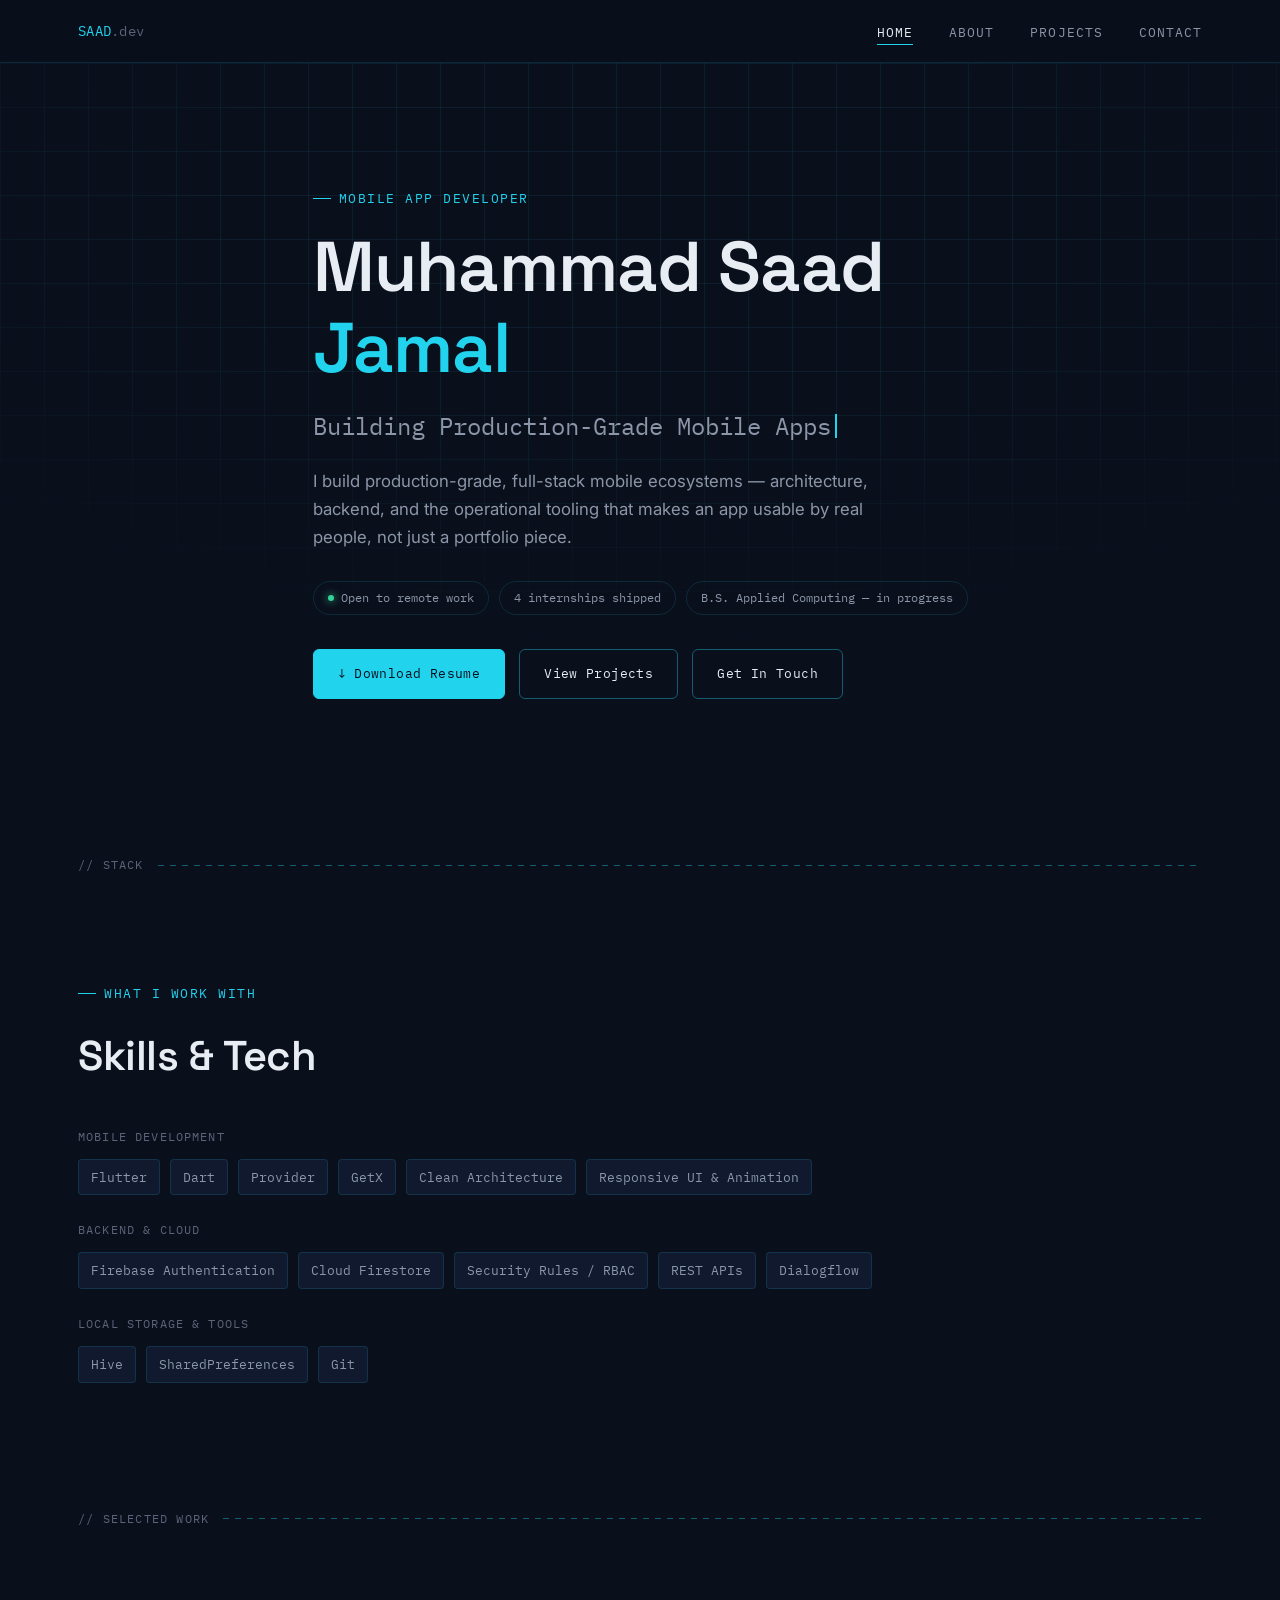
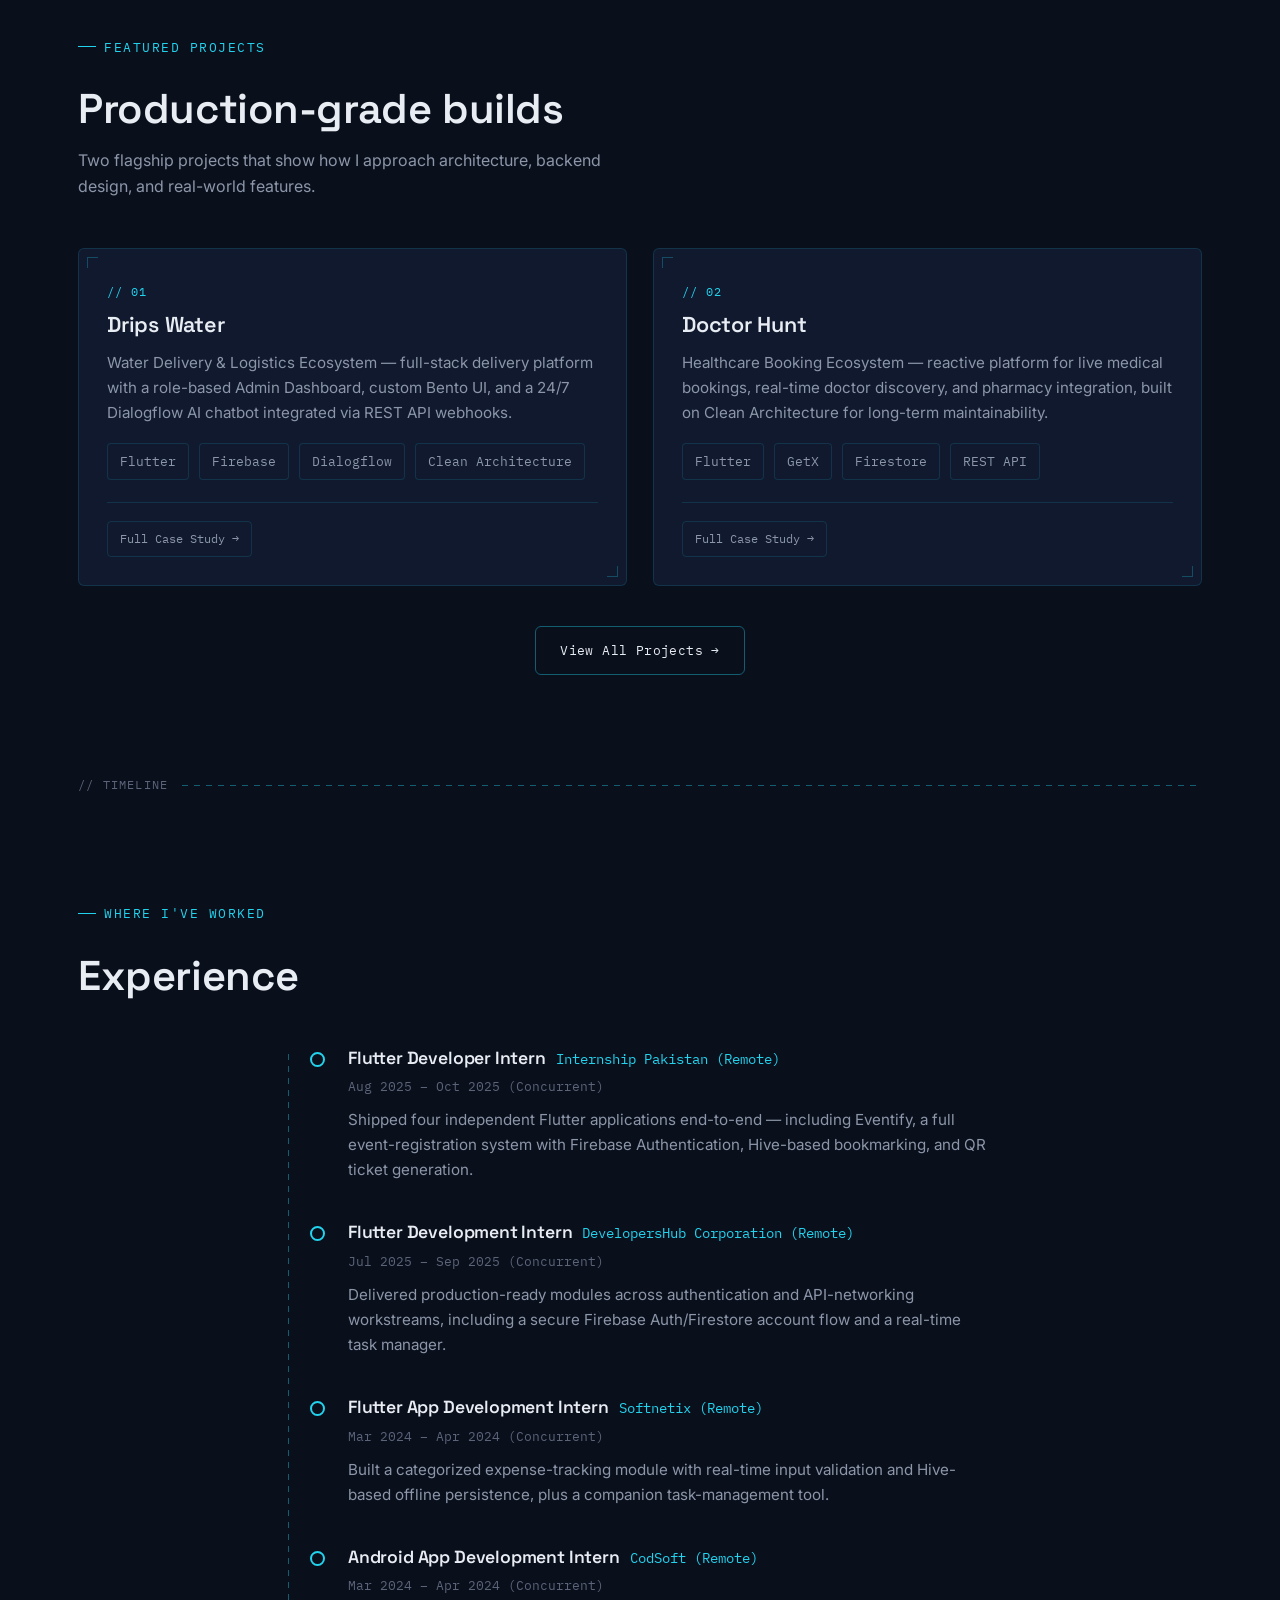
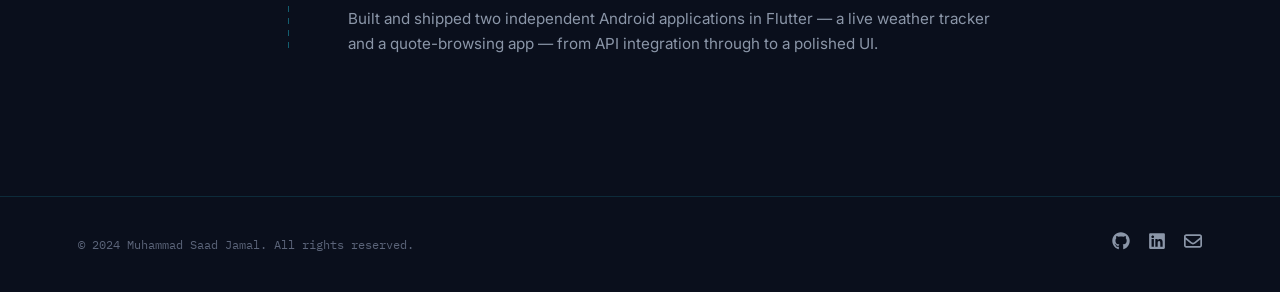
==== index.html @ e8d68d92 "feat: complete portfolio rebuild and redesign" ====
<!DOCTYPE html>
<html lang="en">
<head>
<meta charset="UTF-8">
<meta name="viewport" content="width=device-width, initial-scale=1.0">
<title>Muhammad Saad Jamal - Flutter Developer</title>
<meta name="description" content="Flutter Developer building production-grade, full-stack mobile ecosystems with Clean Architecture and Firebase.">

<link rel="icon" type="image/svg+xml" href="assets/img/favicon.svg">
<link rel="apple-touch-icon" href="assets/img/favicon.svg">

<link rel="preconnect" href="https://fonts.googleapis.com">
<link rel="preconnect" href="https://fonts.gstatic.com" crossorigin>
<link href="https://fonts.googleapis.com/css2?family=Space+Grotesk:wght@500;600;700&family=Inter:wght@400;500;600&family=IBM+Plex+Mono:wght@400;500&display=swap" rel="stylesheet">
<link rel="stylesheet" href="style.css">
</head>
<body>

<header>
  <nav>
    <a href="index.html" class="logo">SAAD<span class="dim">.dev</span></a>
    <ul class="nav-links">
      <li><a href="index.html">Home</a></li>
      <li><a href="about.html">About</a></li>
      <li><a href="projects.html">Projects</a></li>
      <li><a href="contact.html">Contact</a></li>
    </ul>
    <div class="hamburger">
      <div class="bar"></div>
      <div class="bar"></div>
      <div class="bar"></div>
    </div>
  </nav>
</header>

<main>

  <!-- ============ HERO ============ -->
  <section class="hero">
    <div class="blueprint-grid" aria-hidden="true"></div>
    <div class="hero-content">
      <span class="eyebrow">Mobile App Developer</span>
      <h1>Muhammad Saad<br><span class="accent">Jamal</span></h1>
      <p class="hero-role"><span id="role-text"></span><span class="cursor" aria-hidden="true"></span></p>
      <p class="lede">
        I build production-grade, full-stack mobile ecosystems — architecture, backend, and the
        operational tooling that makes an app usable by real people, not just a portfolio piece.
      </p>

      <div class="status-strip">
        <span class="status-chip"><span class="dot"></span> Open to remote work</span>
        <span class="status-chip">4 internships shipped</span>
        <span class="status-chip">B.S. Applied Computing — in progress</span>
      </div>

      <div class="btn-row">
        <a href="assets/resume.pdf" class="btn btn-primary" download>↓ Download Resume</a>
        <a href="projects.html" class="btn btn-outline">View Projects</a>
        <a href="contact.html" class="btn btn-outline">Get In Touch</a>
      </div>
    </div>
  </section>

  <!-- ============ SKILLS ============ -->
  <div class="section-divider"><span class="label">// Stack</span><span class="line"></span></div>
  <section id="skills">
    <div class="section-head">
      <span class="eyebrow">What I Work With</span>
      <h2>Skills &amp; Tech</h2>
    </div>
    <div class="wrap">
      <div class="chip-group">
        <span class="chip-group-label">Mobile Development</span>
        <div class="chip-row">
          <span class="chip">Flutter</span>
          <span class="chip">Dart</span>
          <span class="chip">Provider</span>
          <span class="chip">GetX</span>
          <span class="chip">Clean Architecture</span>
          <span class="chip">Responsive UI &amp; Animation</span>
        </div>
      </div>
      <div class="chip-group">
        <span class="chip-group-label">Backend &amp; Cloud</span>
        <div class="chip-row">
          <span class="chip">Firebase Authentication</span>
          <span class="chip">Cloud Firestore</span>
          <span class="chip">Security Rules / RBAC</span>
          <span class="chip">REST APIs</span>
          <span class="chip">Dialogflow</span>
        </div>
      </div>
      <div class="chip-group">
        <span class="chip-group-label">Local Storage &amp; Tools</span>
        <div class="chip-row">
          <span class="chip">Hive</span>
          <span class="chip">SharedPreferences</span>
          <span class="chip">Git</span>
        </div>
      </div>
    </div>
  </section>

  <!-- ============ FEATURED PROJECTS ============ -->
  <div class="section-divider"><span class="label">// Selected Work</span><span class="line"></span></div>
  <section id="featured-projects">
    <div class="section-head">
      <span class="eyebrow">Featured Projects</span>
      <h2>Production-grade builds</h2>
      <p>Two flagship projects that show how I approach architecture, backend design, and real-world features.</p>
    </div>

    <div class="project-grid">
      <article class="project-card">
        <span class="project-num">// 01</span>
        <h3>Drips Water</h3>
        <p class="project-desc">Water Delivery &amp; Logistics Ecosystem — full-stack delivery platform with a role-based Admin Dashboard, custom Bento UI, and a 24/7 Dialogflow AI chatbot integrated via REST API webhooks.</p>
        <div class="chip-row">
          <span class="chip">Flutter</span>
          <span class="chip">Firebase</span>
          <span class="chip">Dialogflow</span>
          <span class="chip">Clean Architecture</span>
        </div>
        <div class="project-links">
          <a href="projects.html#drips-water">Full Case Study →</a>
        </div>
      </article>

      <article class="project-card">
        <span class="project-num">// 02</span>
        <h3>Doctor Hunt</h3>
        <p class="project-desc">Healthcare Booking Ecosystem — reactive platform for live medical bookings, real-time doctor discovery, and pharmacy integration, built on Clean Architecture for long-term maintainability.</p>
        <div class="chip-row">
          <span class="chip">Flutter</span>
          <span class="chip">GetX</span>
          <span class="chip">Firestore</span>
          <span class="chip">REST API</span>
        </div>
        <div class="project-links">
          <a href="projects.html#doctor-hunt">Full Case Study →</a>
        </div>
      </article>
    </div>

    <div class="view-all-row">
      <a href="projects.html" class="btn btn-outline">View All Projects →</a>
    </div>
  </section>

  <!-- ============ EXPERIENCE ============ -->
  <div class="section-divider"><span class="label">// Timeline</span><span class="line"></span></div>
  <section id="experience">
    <div class="section-head">
      <span class="eyebrow">Where I've Worked</span>
      <h2>Experience</h2>
    </div>

    <div class="timeline">
      <div class="timeline-item">
        <div class="role-row">
          <h3>Flutter Developer Intern</h3>
          <span class="company">Internship Pakistan (Remote)</span>
        </div>
        <p class="dates">Aug 2025 – Oct 2025 (Concurrent)</p>
        <p>Shipped four independent Flutter applications end-to-end — including Eventify, a full event-registration system with Firebase Authentication, Hive-based bookmarking, and QR ticket generation.</p>
      </div>

      <div class="timeline-item">
        <div class="role-row">
          <h3>Flutter Development Intern</h3>
          <span class="company">DevelopersHub Corporation (Remote)</span>
        </div>
        <p class="dates">Jul 2025 – Sep 2025 (Concurrent)</p>
        <p>Delivered production-ready modules across authentication and API-networking workstreams, including a secure Firebase Auth/Firestore account flow and a real-time task manager.</p>
      </div>

      <div class="timeline-item">
        <div class="role-row">
          <h3>Flutter App Development Intern</h3>
          <span class="company">Softnetix (Remote)</span>
        </div>
        <p class="dates">Mar 2024 – Apr 2024 (Concurrent)</p>
        <p>Built a categorized expense-tracking module with real-time input validation and Hive-based offline persistence, plus a companion task-management tool.</p>
      </div>

      <div class="timeline-item">
        <div class="role-row">
          <h3>Android App Development Intern</h3>
          <span class="company">CodSoft (Remote)</span>
        </div>
        <p class="dates">Mar 2024 – Apr 2024 (Concurrent)</p>
        <p>Built and shipped two independent Android applications in Flutter — a live weather tracker and a quote-browsing app — from API integration through to a polished UI.</p>
      </div>
    </div>
  </section>

</main>

<footer>
  <div class="footer-inner">
    <p>&copy; 2024 Muhammad Saad Jamal. All rights reserved.</p>
    <div class="footer-social">
      <a href="https://github.com/DevExplorerr" target="_blank" rel="noopener" aria-label="GitHub">
        <svg xmlns="http://www.w3.org/2000/svg" viewBox="0 0 496 512" aria-hidden="true"><path d="M165.9 397.4c0 2-2.3 3.6-5.2 3.6-3.3 .3-5.6-1.3-5.6-3.6 0-2 2.3-3.6 5.2-3.6 3-.3 5.6 1.3 5.6 3.6zm-31.1-4.5c-.7 2 1.3 4.3 4.3 4.9 2.6 1 5.6 0 6.2-2s-1.3-4.3-4.3-5.2c-2.6-.7-5.5 .3-6.2 2.3zm44.2-1.7c-2.9 .7-4.9 2.6-4.6 4.9 .3 2 2.9 3.3 5.9 2.6 2.9-.7 4.9-2.6 4.6-4.6-.3-1.9-3-3.2-5.9-2.9zM244.8 8C106.1 8 0 113.3 0 252c0 110.9 69.8 205.8 169.5 239.2 12.8 2.3 17.3-5.6 17.3-12.1 0-6.2-.3-40.4-.3-61.4 0 0-70 15-84.7-29.8 0 0-11.4-29.1-27.8-36.6 0 0-22.9-15.7 1.6-15.4 0 0 24.9 2 38.6 25.8 21.9 38.6 58.6 27.5 72.9 20.9 2.3-16 8.8-27.1 16-33.7-55.9-6.2-112.3-14.3-112.3-110.5 0-27.5 7.6-41.3 23.6-58.9-2.6-6.5-11.1-33.3 2.6-67.9 20.9-6.5 69 27 69 27 20-5.6 41.5-8.5 62.8-8.5s42.8 2.9 62.8 8.5c0 0 48.1-33.6 69-27 13.7 34.7 5.2 61.4 2.6 67.9 16 17.7 25.8 31.5 25.8 58.9 0 96.5-58.9 104.2-114.8 110.5 9.2 7.9 17 22.9 17 46.4 0 33.7-.3 75.4-.3 83.6 0 6.5 4.6 14.4 17.3 12.1C428.2 457.8 496 362.9 496 252 496 113.3 383.5 8 244.8 8zM97.2 352.9c-1.3 1-1 3.3 .7 5.2 1.6 1.6 3.9 2.3 5.2 1 1.3-1 1-3.3-.7-5.2-1.6-1.6-3.9-2.3-5.2-1zm-10.8-8.1c-.7 1.3 .3 2.9 2.3 3.9 1.6 1 3.6 .7 4.3-.7 .7-1.3-.3-2.9-2.3-3.9-2-.6-3.6-.3-4.3 .7zm32.4 35.6c-1.6 1.3-1 4.3 1.3 6.2 2.3 2.3 5.2 2.6 6.5 1 1.3-1.3 .7-4.3-1.3-6.2-2.2-2.3-5.2-2.6-6.5-1zm-11.4-14.7c-1.6 1-1.6 3.6 0 5.9 1.6 2.3 4.3 3.3 5.6 2.3 1.6-1.3 1.6-3.9 0-6.2-1.4-2.3-4-3.3-5.6-2z"/></svg>
      </a>
      <a href="https://linkedin.com/in/muhammadsaadjamal" target="_blank" rel="noopener" aria-label="LinkedIn">
        <svg xmlns="http://www.w3.org/2000/svg" viewBox="0 0 448 512" aria-hidden="true"><path d="M416 32H31.9C14.3 32 0 46.5 0 64.3v383.4C0 465.5 14.3 480 31.9 480H416c17.6 0 32-14.5 32-32.3V64.3c0-17.8-14.4-32.3-32-32.3zM135.4 416H69V202.2h66.5V416zm-33.2-243c-21.3 0-38.5-17.3-38.5-38.5S80.9 96 102.2 96c21.2 0 38.5 17.3 38.5 38.5 0 21.3-17.2 38.5-38.5 38.5zm282.1 243h-66.4V312c0-24.8-.5-56.7-34.5-56.7-34.6 0-39.9 27-39.9 54.9V416h-66.4V202.2h63.7v29.2h.9c8.9-16.8 30.6-34.5 62.9-34.5 67.2 0 79.7 44.3 79.7 101.9V416z"/></svg>
      </a>
      <a href="mailto:saadj4775@gmail.com" aria-label="Email">
        <svg xmlns="http://www.w3.org/2000/svg" viewBox="0 0 512 512" aria-hidden="true"><path d="M64 112c-8.8 0-16 7.2-16 16v22.1L220.5 291.7c20.7 17 50.4 17 71.1 0L464 150.1V128c0-8.8-7.2-16-16-16H64zM48 212.2V384c0 8.8 7.2 16 16 16H448c8.8 0 16-7.2 16-16V212.2L322 328.8c-38.4 31.5-93.7 31.5-132 0L48 212.2zM0 128C0 92.7 28.7 64 64 64H448c35.3 0 64 28.7 64 64V384c0 35.3-28.7 64-64 64H64c-35.3 0-64-28.7-64-64V128z"/></svg>
      </a>
    </div>
  </div>
</footer>

<script src="script.js"></script>
</body>
</html>
---- style.css ----
/* =========================================================
   Muhammad Saad Jamal — Portfolio
   Design system: technical blueprint / engineering schematic
   ========================================================= */

:root {
  --bg: #0A0F1C;
  --bg-elevated: #10192E;
  --bg-elevated-2: #142140;
  --accent: #0077B5;
  --accent-bright: #22D3EE;
  --accent-bright-dim: rgba(34, 211, 238, 0.14);
  --text-primary: #E8ECF3;
  --text-secondary: #8B96A8;
  --text-muted: #5B6479;
  --border: rgba(34, 211, 238, 0.14);
  --border-strong: rgba(34, 211, 238, 0.4);
  --danger: #FF6B6B;
  --success: #34D399;

  --font-display: 'Space Grotesk', sans-serif;
  --font-body: 'Inter', sans-serif;
  --font-mono: 'IBM Plex Mono', monospace;

  --max-w: 1180px;
  --radius: 6px;
}

* {
  margin: 0;
  padding: 0;
  box-sizing: border-box;
}

html {
  scroll-behavior: smooth;
}

@media (prefers-reduced-motion: reduce) {
  html {
    scroll-behavior: auto;
  }
  *, *::before, *::after {
    animation-duration: 0.001ms !important;
    animation-iteration-count: 1 !important;
    transition-duration: 0.001ms !important;
    scroll-behavior: auto !important;
  }
}

body {
  background: var(--bg);
  color: var(--text-primary);
  font-family: var(--font-body);
  font-size: 16px;
  line-height: 1.65;
  overflow-x: hidden;
}

a {
  color: var(--accent-bright);
  text-decoration: none;
}

img {
  max-width: 100%;
  display: block;
}

h1, h2, h3, h4 {
  font-family: var(--font-display);
  font-weight: 600;
  line-height: 1.15;
  letter-spacing: -0.01em;
}

::selection {
  background: var(--accent-bright);
  color: var(--bg);
}

:focus-visible {
  outline: 2px solid var(--accent-bright);
  outline-offset: 3px;
  border-radius: 3px;
}

.wrap {
  max-width: var(--max-w);
  margin: 0 auto;
  padding: 0 28px;
}

/* Blueprint grid background, used behind the hero */
.blueprint-grid {
  position: absolute;
  inset: 0;
  background-image:
    linear-gradient(var(--border) 1px, transparent 1px),
    linear-gradient(90deg, var(--border) 1px, transparent 1px);
  background-size: 44px 44px;
  -webkit-mask-image: radial-gradient(ellipse 80% 60% at 50% 20%, #000 40%, transparent 90%);
  mask-image: radial-gradient(ellipse 80% 60% at 50% 20%, #000 40%, transparent 90%);
  pointer-events: none;
  opacity: 0.55;
}

/* =========================================================
   Nav
   ========================================================= */

header {
  position: sticky;
  top: 0;
  z-index: 100;
  background: rgba(10, 15, 28, 0.85);
  backdrop-filter: blur(14px);
  border-bottom: 1px solid var(--border);
}

nav {
  max-width: var(--max-w);
  margin: 0 auto;
  padding: 18px 28px;
  display: flex;
  justify-content: space-between;
  align-items: center;
}

nav .logo {
  font-family: var(--font-mono);
  font-size: 14px;
  color: var(--accent-bright);
  letter-spacing: 0.02em;
}

nav .logo .dim {
  color: var(--text-muted);
}

.nav-links {
  list-style: none;
  display: flex;
  gap: 36px;
}

.nav-links a {
  font-family: var(--font-mono);
  font-size: 13px;
  color: var(--text-secondary);
  text-transform: uppercase;
  letter-spacing: 0.08em;
  position: relative;
  padding-bottom: 4px;
  transition: color 0.25s ease;
}

.nav-links a::after {
  content: '';
  position: absolute;
  left: 0;
  bottom: 0;
  width: 0;
  height: 1px;
  background: var(--accent-bright);
  transition: width 0.25s ease;
}

.nav-links a:hover,
.nav-links a.active {
  color: var(--text-primary);
}

.nav-links a:hover::after,
.nav-links a.active::after {
  width: 100%;
}

.hamburger {
  display: none;
  cursor: pointer;
  flex-direction: column;
  gap: 5px;
}

.hamburger .bar {
  width: 22px;
  height: 2px;
  background-color: var(--text-primary);
  transition: 0.3s;
}

.hamburger.active .bar:nth-child(1) { transform: rotate(-45deg) translate(-5px, 5px); }
.hamburger.active .bar:nth-child(2) { opacity: 0; }
.hamburger.active .bar:nth-child(3) { transform: rotate(45deg) translate(-5px, -5px); }

@media (max-width: 768px) {
  .nav-links {
    position: fixed;
    right: 0;
    top: 58px;
    height: calc(100vh - 58px);
    background: rgba(10, 15, 28, 0.98);
    backdrop-filter: blur(20px);
    flex-direction: column;
    align-items: center;
    justify-content: center;
    width: 100%;
    z-index: 10;
    transform: translateX(100%);
    transition: transform 0.3s ease-in-out;
  }
  .nav-links li { margin: 14px 0; }
  .hamburger { display: flex; z-index: 20; }
  .nav-links.nav-active { transform: translateX(0); }
}

/* =========================================================
   Eyebrow / labels / dividers (blueprint annotation style)
   ========================================================= */

.eyebrow {
  display: inline-flex;
  align-items: center;
  gap: 8px;
  font-family: var(--font-mono);
  font-size: 12.5px;
  color: var(--accent-bright);
  text-transform: uppercase;
  letter-spacing: 0.12em;
  margin-bottom: 18px;
}

.eyebrow::before {
  content: '';
  width: 18px;
  height: 1px;
  background: var(--accent-bright);
}

.section-divider {
  display: flex;
  align-items: center;
  gap: 14px;
  max-width: var(--max-w);
  margin: 0 auto;
  padding: 0 28px;
}

.section-divider .label {
  font-family: var(--font-mono);
  font-size: 12px;
  color: var(--text-muted);
  text-transform: uppercase;
  letter-spacing: 0.1em;
  white-space: nowrap;
}

.section-divider .line {
  flex: 1;
  height: 1px;
  background: repeating-linear-gradient(90deg, var(--border-strong) 0 6px, transparent 6px 12px);
}

section {
  padding: 100px 0;
}

.section-head {
  max-width: var(--max-w);
  margin: 0 auto 48px;
  padding: 0 28px;
}

.section-head h2 {
  font-size: clamp(1.8rem, 3.5vw, 2.6rem);
  margin-top: 10px;
}

.section-head p {
  color: var(--text-secondary);
  max-width: 560px;
  margin-top: 14px;
}

/* =========================================================
   Buttons
   ========================================================= */

.btn {
  font-family: var(--font-mono);
  font-size: 13px;
  letter-spacing: 0.03em;
  padding: 13px 24px;
  border-radius: var(--radius);
  cursor: pointer;
  display: inline-flex;
  align-items: center;
  gap: 8px;
  transition: all 0.25s ease;
  border: 1px solid transparent;
}

.btn-primary {
  background: var(--accent-bright);
  color: var(--bg);
  border-color: var(--accent-bright);
}

.btn-primary:hover {
  background: transparent;
  color: var(--accent-bright);
  transform: translateY(-2px);
}

.btn-outline {
  background: transparent;
  color: var(--text-primary);
  border-color: var(--border-strong);
}

.btn-outline:hover {
  border-color: var(--accent-bright);
  color: var(--accent-bright);
  transform: translateY(-2px);
}

.btn-row {
  display: flex;
  flex-wrap: wrap;
  gap: 14px;
  margin-top: 34px;
}

/* =========================================================
   Hero
   ========================================================= */

.hero {
  position: relative;
  min-height: 88vh;
  display: flex;
  align-items: center;
  padding-top: 60px;
  overflow: hidden;
}

.hero-content {
  position: relative;
  z-index: 2;
  max-width: var(--max-w);
  margin: 0 auto;
  padding: 0 28px;
  opacity: 0;
  animation: fadeUp 0.9s ease forwards;
}

.hero h1 {
  font-size: clamp(2.4rem, 6vw, 4.4rem);
  color: var(--text-primary);
}

.hero h1 .accent {
  color: var(--accent-bright);
}

.hero-role {
  font-family: var(--font-mono);
  font-size: clamp(1.1rem, 2.2vw, 1.5rem);
  color: var(--text-secondary);
  margin-top: 18px;
  min-height: 1.6em;
}

.hero-role .cursor {
  display: inline-block;
  width: 2px;
  height: 1em;
  background: var(--accent-bright);
  margin-left: 4px;
  vertical-align: -0.15em;
  animation: blink 1s step-end infinite;
}

.hero p.lede {
  max-width: 560px;
  color: var(--text-secondary);
  margin-top: 22px;
  font-size: 1.05rem;
}

/* =========================================================
   Stat / status strip
   ========================================================= */

.status-strip {
  display: flex;
  flex-wrap: wrap;
  gap: 10px;
  margin-top: 30px;
}

.status-chip {
  font-family: var(--font-mono);
  font-size: 12px;
  color: var(--text-secondary);
  border: 1px solid var(--border);
  border-radius: 20px;
  padding: 6px 14px;
  display: inline-flex;
  align-items: center;
  gap: 7px;
}

.status-chip .dot {
  width: 6px;
  height: 6px;
  border-radius: 50%;
  background: var(--success);
  box-shadow: 0 0 8px var(--success);
}

/* =========================================================
   Skill chips (mono bracketed tags)
   ========================================================= */

.chip-row {
  display: flex;
  flex-wrap: wrap;
  gap: 10px;
}

.chip {
  font-family: var(--font-mono);
  font-size: 12.5px;
  color: var(--text-secondary);
  border: 1px solid var(--border);
  border-radius: 4px;
  padding: 7px 12px;
  transition: all 0.25s ease;
  background: var(--bg-elevated);
}

.chip:hover {
  border-color: var(--accent-bright);
  color: var(--accent-bright);
}

.chip-group {
  margin-bottom: 26px;
}

.chip-group .chip-group-label {
  font-family: var(--font-mono);
  font-size: 11.5px;
  color: var(--text-muted);
  text-transform: uppercase;
  letter-spacing: 0.1em;
  margin-bottom: 12px;
  display: block;
}

/* =========================================================
   Project spec-sheet cards
   ========================================================= */

.project-grid {
  max-width: var(--max-w);
  margin: 0 auto;
  padding: 0 28px;
  display: grid;
  grid-template-columns: repeat(auto-fit, minmax(320px, 1fr));
  gap: 26px;
}

.project-card {
  position: relative;
  background: var(--bg-elevated);
  border: 1px solid var(--border);
  border-radius: var(--radius);
  padding: 28px;
  opacity: 0;
  transform: translateY(24px);
  transition: border-color 0.3s ease, transform 0.3s ease;
}

.project-card.revealed {
  animation: fadeUp 0.7s ease forwards;
}

.project-card:hover {
  border-color: var(--border-strong);
  transform: translateY(-4px);
}

.project-card::before,
.project-card::after {
  content: '';
  position: absolute;
  width: 10px;
  height: 10px;
  border-color: var(--border-strong);
  border-style: solid;
  opacity: 0.7;
}

.project-card::before {
  top: 8px;
  left: 8px;
  border-width: 1px 0 0 1px;
}

.project-card::after {
  bottom: 8px;
  right: 8px;
  border-width: 0 1px 1px 0;
}

.project-card .project-num {
  font-family: var(--font-mono);
  font-size: 12px;
  color: var(--accent-bright);
  letter-spacing: 0.08em;
}

.project-card h3 {
  font-size: 1.35rem;
  margin: 10px 0 12px;
}

.project-card .project-desc {
  color: var(--text-secondary);
  font-size: 0.95rem;
  margin-bottom: 18px;
}

.project-card .spec-label {
  font-family: var(--font-mono);
  font-size: 11px;
  color: var(--text-muted);
  text-transform: uppercase;
  letter-spacing: 0.1em;
  margin-bottom: 8px;
  margin-top: 18px;
}

.project-card .spec-list {
  list-style: none;
  color: var(--text-secondary);
  font-size: 0.9rem;
}

.project-card .spec-list li {
  position: relative;
  padding-left: 16px;
  margin-bottom: 6px;
}

.project-card .spec-list li::before {
  content: '·';
  position: absolute;
  left: 0;
  color: var(--accent-bright);
}

.project-card .project-links {
  display: flex;
  flex-wrap: wrap;
  gap: 10px;
  margin-top: 22px;
  padding-top: 18px;
  border-top: 1px solid var(--border);
}

.project-card .project-links a {
  font-family: var(--font-mono);
  font-size: 12px;
  color: var(--text-secondary);
  border: 1px solid var(--border);
  border-radius: 4px;
  padding: 7px 12px;
  transition: all 0.25s ease;
  display: inline-flex;
  align-items: center;
  gap: 6px;
}

.project-card .project-links a:hover {
  border-color: var(--accent-bright);
  color: var(--accent-bright);
}

.project-card .project-links a.disabled {
  opacity: 0.4;
  pointer-events: none;
}

.project-card .gallery-img {
  width: 100%;
  height: auto;
  border-radius: 4px;
  border: 1px solid var(--border);
  margin-bottom: 18px;
  display: block;
}

.project-card .thumb-placeholder {
  height: 150px;
  border-radius: 4px;
  border: 1px dashed var(--border-strong);
  margin-bottom: 18px;
  display: flex;
  align-items: center;
  justify-content: center;
  font-family: var(--font-mono);
  font-size: 11px;
  color: var(--text-muted);
  text-align: center;
  letter-spacing: 0.05em;
  background:
    repeating-linear-gradient(135deg, rgba(34,211,238,0.03) 0 10px, transparent 10px 20px);
}

.view-all-row {
  max-width: var(--max-w);
  margin: 40px auto 0;
  padding: 0 28px;
  text-align: center;
}

/* =========================================================
   Experience timeline
   ========================================================= */

.timeline {
  max-width: 760px;
  margin: 0 auto;
  padding: 0 28px;
  position: relative;
}

.timeline::before {
  content: '';
  position: absolute;
  left: 28px;
  top: 6px;
  bottom: 6px;
  width: 1px;
  background: repeating-linear-gradient(180deg, var(--border-strong) 0 6px, transparent 6px 12px);
}

.timeline-item {
  position: relative;
  padding: 0 0 40px 60px;
}

.timeline-item:last-child { padding-bottom: 0; }

.timeline-item::before {
  content: '';
  position: absolute;
  left: 22px;
  top: 4px;
  width: 11px;
  height: 11px;
  border-radius: 50%;
  background: var(--bg);
  border: 2px solid var(--accent-bright);
}

.timeline-item .role-row {
  display: flex;
  flex-wrap: wrap;
  align-items: baseline;
  gap: 10px;
  margin-bottom: 6px;
}

.timeline-item h3 {
  font-size: 1.1rem;
}

.timeline-item .company {
  color: var(--accent-bright);
  font-family: var(--font-mono);
  font-size: 0.85rem;
}

.timeline-item .dates {
  font-family: var(--font-mono);
  font-size: 0.8rem;
  color: var(--text-muted);
  margin-bottom: 10px;
}

.timeline-item p {
  color: var(--text-secondary);
  font-size: 0.95rem;
}

/* =========================================================
   About page specifics
   ========================================================= */

.about-lede {
  font-size: 1.15rem;
  color: var(--text-secondary);
  max-width: 720px;
  margin-bottom: 20px;
}

.about-lede strong {
  color: var(--text-primary);
}

.two-col {
  display: grid;
  grid-template-columns: 1fr 1fr;
  gap: 60px;
  max-width: var(--max-w);
  margin: 0 auto;
  padding: 0 28px;
}

@media (max-width: 860px) {
  .two-col { grid-template-columns: 1fr; gap: 40px; }
}

.looking-for-box {
  background: var(--bg-elevated);
  border: 1px solid var(--border);
  border-radius: var(--radius);
  padding: 26px;
}

.looking-for-box .spec-label {
  font-family: var(--font-mono);
  font-size: 11px;
  color: var(--accent-bright);
  text-transform: uppercase;
  letter-spacing: 0.1em;
  margin-bottom: 14px;
}

.looking-for-box ul {
  list-style: none;
  color: var(--text-secondary);
}

.looking-for-box li {
  position: relative;
  padding-left: 18px;
  margin-bottom: 10px;
}

.looking-for-box li::before {
  content: '→';
  position: absolute;
  left: 0;
  color: var(--accent-bright);
}

/* =========================================================
   Contact
   ========================================================= */

.contact-wrap {
  max-width: 640px;
  margin: 0 auto;
  padding: 0 28px;
}

.contact-methods {
  display: flex;
  flex-direction: column;
  gap: 12px;
  margin-bottom: 44px;
}

.contact-method {
  display: flex;
  align-items: center;
  gap: 10px;
  font-family: var(--font-mono);
  font-size: 13px;
  color: var(--text-secondary);
  border: 1px solid var(--border);
  border-radius: var(--radius);
  padding: 12px 16px;
  width: 100%;
  transition: all 0.25s ease;
  white-space: nowrap;
  overflow: hidden;
  text-overflow: ellipsis;
}

.contact-method:hover {
  border-color: var(--accent-bright);
  color: var(--accent-bright);
}

.contact-method svg {
  width: 16px;
  height: 16px;
  fill: currentColor;
  flex-shrink: 0;
}

form.contact-form {
  display: flex;
  flex-direction: column;
  gap: 20px;
}

.form-group {
  display: flex;
  flex-direction: column;
  gap: 8px;
}

.form-group label {
  font-family: var(--font-mono);
  font-size: 12px;
  color: var(--text-secondary);
  text-transform: uppercase;
  letter-spacing: 0.08em;
}

.form-group input,
.form-group textarea {
  background: var(--bg-elevated);
  border: 1px solid var(--border);
  border-radius: var(--radius);
  padding: 13px 14px;
  color: var(--text-primary);
  font-family: var(--font-body);
  font-size: 0.95rem;
  transition: border-color 0.25s ease;
}

.form-group input::placeholder,
.form-group textarea::placeholder {
  color: var(--text-muted);
}

.form-group input:focus,
.form-group textarea:focus {
  border-color: var(--accent-bright);
  outline: none;
}

textarea { resize: vertical; }

.privacy-note {
  font-size: 0.82rem;
  color: var(--text-muted);
  margin-top: 30px;
  line-height: 1.6;
}

/* =========================================================
   Footer
   ========================================================= */

footer {
  border-top: 1px solid var(--border);
  padding: 34px 0;
  margin-top: 40px;
}

.footer-inner {
  max-width: var(--max-w);
  margin: 0 auto;
  padding: 0 28px;
  display: flex;
  justify-content: space-between;
  align-items: center;
  flex-wrap: wrap;
  gap: 16px;
}

.footer-inner p {
  font-family: var(--font-mono);
  font-size: 12px;
  color: var(--text-muted);
}

.footer-social {
  display: flex;
  gap: 18px;
}

.footer-social a {
  color: var(--text-secondary);
  transition: color 0.25s ease;
}

.footer-social a:hover {
  color: var(--accent-bright);
}

.footer-social svg {
  width: 18px;
  height: 18px;
  fill: currentColor;
}

/* =========================================================
   Animations
   ========================================================= */

@keyframes fadeUp {
  from { opacity: 0; transform: translateY(24px); }
  to { opacity: 1; transform: translateY(0); }
}

@keyframes blink {
  0%, 100% { opacity: 1; }
  50% { opacity: 0; }
}

/* =========================================================
   Page-level responsive tweaks
   ========================================================= */

@media (max-width: 640px) {
  section { padding: 70px 0; }
  .hero { min-height: auto; padding: 120px 0 60px; }
  .btn-row { flex-direction: column; }
  .btn { justify-content: center; }
}
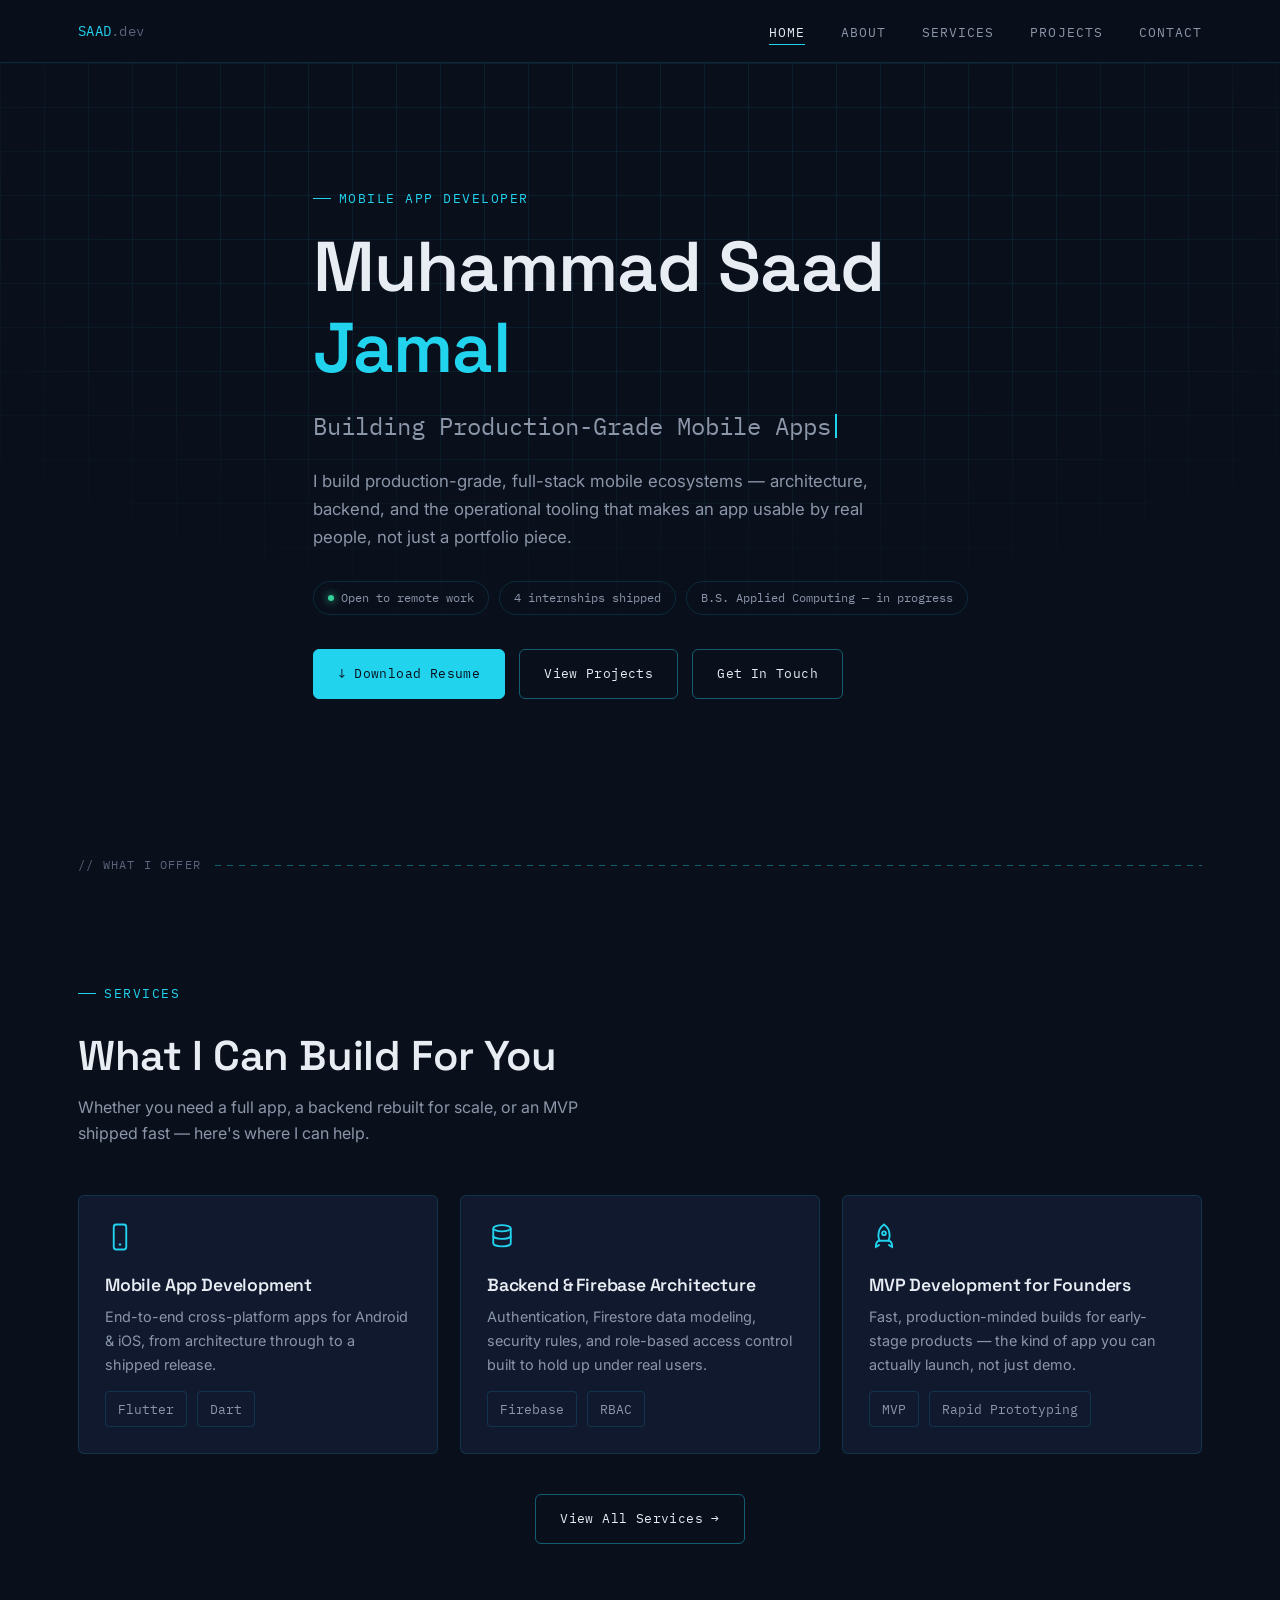
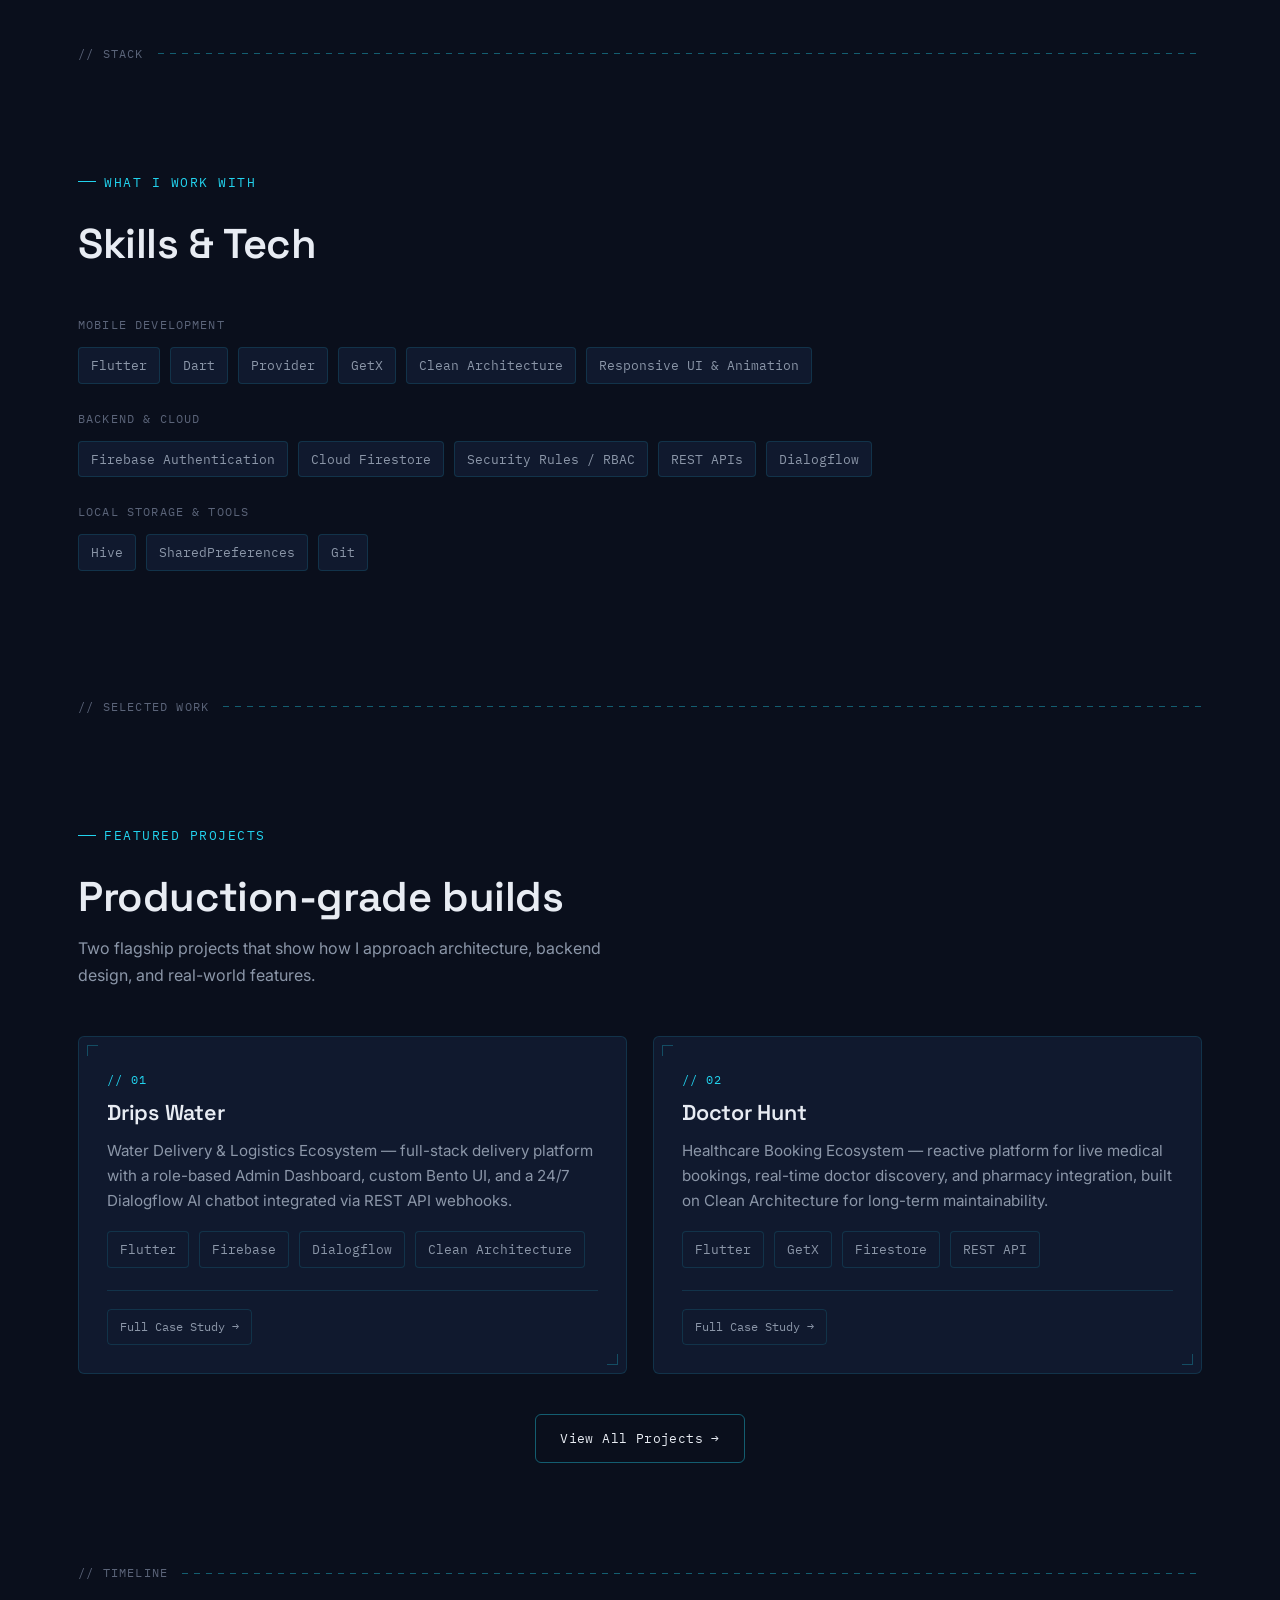
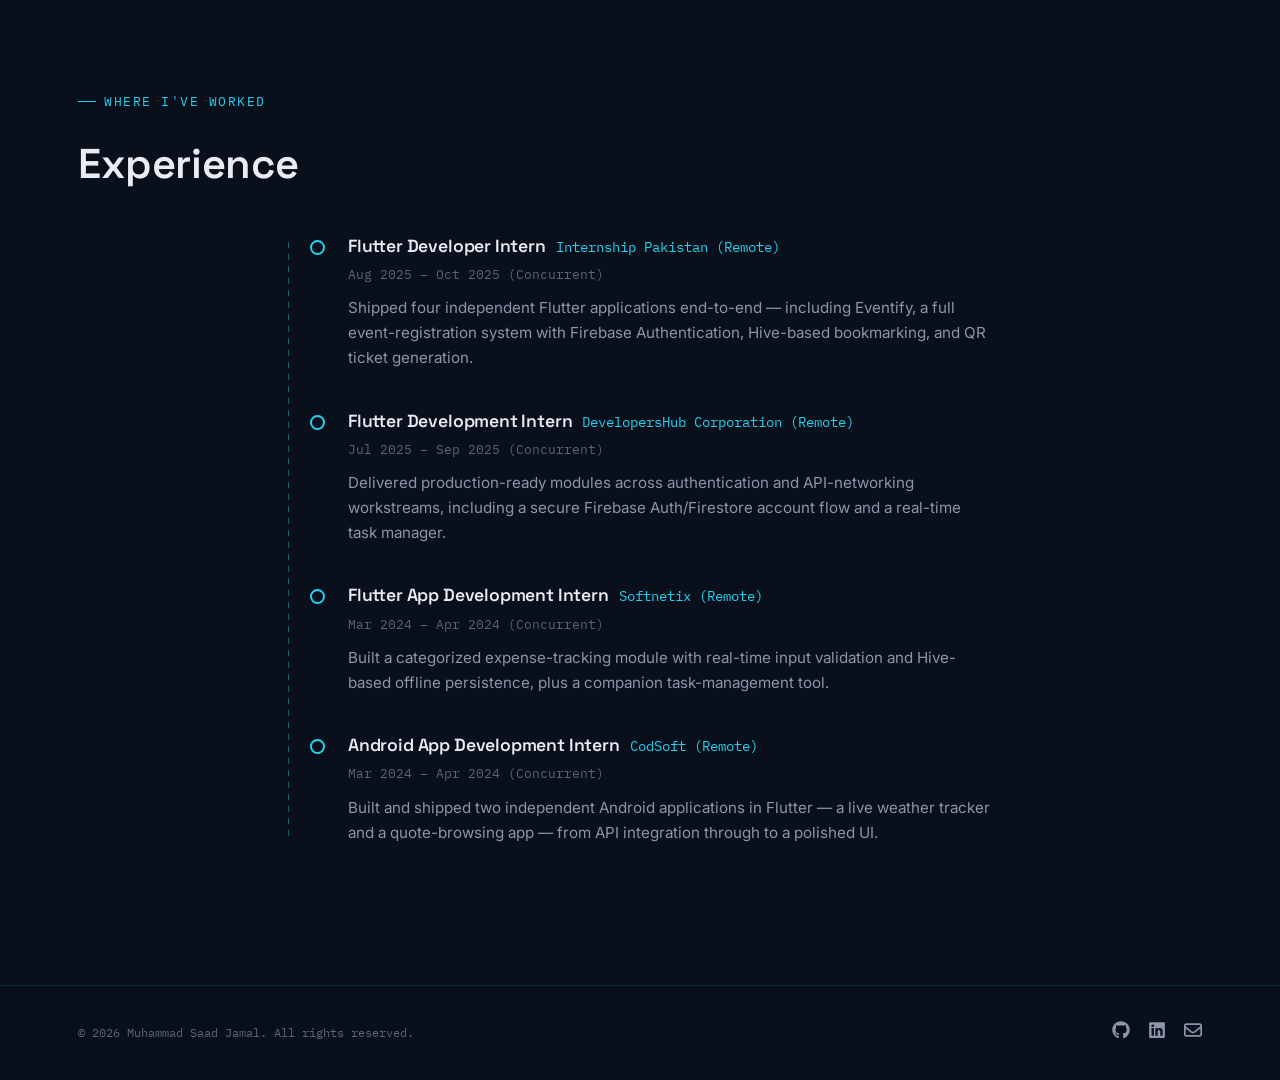
==== commit 87c13878: "Add Services page and update navigation; - Created a new services.html page detailing offered servic" ====
--- a/index.html
+++ b/index.html
@@ -22,6 +22,7 @@
     <ul class="nav-links">
       <li><a href="index.html">Home</a></li>
       <li><a href="about.html">About</a></li>
+      <li><a href="services.html">Services</a></li>
       <li><a href="projects.html">Projects</a></li>
       <li><a href="contact.html">Contact</a></li>
     </ul>
@@ -61,7 +62,58 @@
     </div>
   </section>
 
-  <!-- ============ SKILLS ============ -->
+  <!-- ============ SERVICES ============ -->
+  <div class="section-divider"><span class="label">// What I Offer</span><span class="line"></span></div>
+  <section id="services">
+    <div class="section-head">
+      <span class="eyebrow">Services</span>
+      <h2>What I Can Build For You</h2>
+      <p>Whether you need a full app, a backend rebuilt for scale, or an MVP shipped fast — here's where I can help.</p>
+    </div>
+
+    <div class="service-grid">
+      <div class="service-card">
+        <svg class="service-icon" viewBox="0 0 24 24" fill="none" stroke="currentColor" stroke-width="1.5" aria-hidden="true">
+          <rect x="7" y="2" width="10" height="20" rx="2"/><line x1="11" y1="18" x2="13" y2="18"/>
+        </svg>
+        <h3>Mobile App Development</h3>
+        <p>End-to-end cross-platform apps for Android &amp; iOS, from architecture through to a shipped release.</p>
+        <div class="chip-row">
+          <span class="chip">Flutter</span>
+          <span class="chip">Dart</span>
+        </div>
+      </div>
+
+      <div class="service-card">
+        <svg class="service-icon" viewBox="0 0 24 24" fill="none" stroke="currentColor" stroke-width="1.5" aria-hidden="true">
+          <ellipse cx="12" cy="5" rx="7" ry="2.5"/><path d="M5 5v6c0 1.4 3.1 2.5 7 2.5s7-1.1 7-2.5V5"/><path d="M5 11v6c0 1.4 3.1 2.5 7 2.5s7-1.1 7-2.5v-6"/>
+        </svg>
+        <h3>Backend &amp; Firebase Architecture</h3>
+        <p>Authentication, Firestore data modeling, security rules, and role-based access control built to hold up under real users.</p>
+        <div class="chip-row">
+          <span class="chip">Firebase</span>
+          <span class="chip">RBAC</span>
+        </div>
+      </div>
+
+      <div class="service-card">
+        <svg class="service-icon" viewBox="0 0 24 24" fill="none" stroke="currentColor" stroke-width="1.5" aria-hidden="true">
+          <path d="M12 2c3 2 4.5 5.5 4.5 9 0 2-1 4-1 4h-7s-1-2-1-4c0-3.5 1.5-7 4.5-9z"/><circle cx="12" cy="9" r="1.5"/><path d="M8.5 15c-2 0-3 2-3 5 2-1 3-2 3-2M15.5 15c2 0 3 2 3 5-2-1-3-2-3-2"/>
+        </svg>
+        <h3>MVP Development for Founders</h3>
+        <p>Fast, production-minded builds for early-stage products — the kind of app you can actually launch, not just demo.</p>
+        <div class="chip-row">
+          <span class="chip">MVP</span>
+          <span class="chip">Rapid Prototyping</span>
+        </div>
+      </div>
+    </div>
+
+    <div class="view-all-row">
+      <a href="services.html" class="btn btn-outline">View All Services →</a>
+    </div>
+  </section>
+
   <div class="section-divider"><span class="label">// Stack</span><span class="line"></span></div>
   <section id="skills">
     <div class="section-head">
@@ -198,7 +250,7 @@
 
 <footer>
   <div class="footer-inner">
-    <p>&copy; 2024 Muhammad Saad Jamal. All rights reserved.</p>
+    <p>&copy; 2026 Muhammad Saad Jamal. All rights reserved.</p>
     <div class="footer-social">
       <a href="https://github.com/DevExplorerr" target="_blank" rel="noopener" aria-label="GitHub">
         <svg xmlns="http://www.w3.org/2000/svg" viewBox="0 0 496 512" aria-hidden="true"><path d="M165.9 397.4c0 2-2.3 3.6-5.2 3.6-3.3 .3-5.6-1.3-5.6-3.6 0-2 2.3-3.6 5.2-3.6 3-.3 5.6 1.3 5.6 3.6zm-31.1-4.5c-.7 2 1.3 4.3 4.3 4.9 2.6 1 5.6 0 6.2-2s-1.3-4.3-4.3-5.2c-2.6-.7-5.5 .3-6.2 2.3zm44.2-1.7c-2.9 .7-4.9 2.6-4.6 4.9 .3 2 2.9 3.3 5.9 2.6 2.9-.7 4.9-2.6 4.6-4.6-.3-1.9-3-3.2-5.9-2.9zM244.8 8C106.1 8 0 113.3 0 252c0 110.9 69.8 205.8 169.5 239.2 12.8 2.3 17.3-5.6 17.3-12.1 0-6.2-.3-40.4-.3-61.4 0 0-70 15-84.7-29.8 0 0-11.4-29.1-27.8-36.6 0 0-22.9-15.7 1.6-15.4 0 0 24.9 2 38.6 25.8 21.9 38.6 58.6 27.5 72.9 20.9 2.3-16 8.8-27.1 16-33.7-55.9-6.2-112.3-14.3-112.3-110.5 0-27.5 7.6-41.3 23.6-58.9-2.6-6.5-11.1-33.3 2.6-67.9 20.9-6.5 69 27 69 27 20-5.6 41.5-8.5 62.8-8.5s42.8 2.9 62.8 8.5c0 0 48.1-33.6 69-27 13.7 34.7 5.2 61.4 2.6 67.9 16 17.7 25.8 31.5 25.8 58.9 0 96.5-58.9 104.2-114.8 110.5 9.2 7.9 17 22.9 17 46.4 0 33.7-.3 75.4-.3 83.6 0 6.5 4.6 14.4 17.3 12.1C428.2 457.8 496 362.9 496 252 496 113.3 383.5 8 244.8 8zM97.2 352.9c-1.3 1-1 3.3 .7 5.2 1.6 1.6 3.9 2.3 5.2 1 1.3-1 1-3.3-.7-5.2-1.6-1.6-3.9-2.3-5.2-1zm-10.8-8.1c-.7 1.3 .3 2.9 2.3 3.9 1.6 1 3.6 .7 4.3-.7 .7-1.3-.3-2.9-2.3-3.9-2-.6-3.6-.3-4.3 .7zm32.4 35.6c-1.6 1.3-1 4.3 1.3 6.2 2.3 2.3 5.2 2.6 6.5 1 1.3-1.3 .7-4.3-1.3-6.2-2.2-2.3-5.2-2.6-6.5-1zm-11.4-14.7c-1.6 1-1.6 3.6 0 5.9 1.6 2.3 4.3 3.3 5.6 2.3 1.6-1.3 1.6-3.9 0-6.2-1.4-2.3-4-3.3-5.6-2z"/></svg>
@@ -215,4 +267,4 @@
 
 <script src="script.js"></script>
 </body>
-</html>
+</html>
--- a/style.css
+++ b/style.css
@@ -34,6 +34,8 @@
 
 html {
   scroll-behavior: smooth;
+  overflow-x: hidden;
+  width: 100%;
 }
 
 @media (prefers-reduced-motion: reduce) {
@@ -55,6 +57,8 @@
   font-size: 16px;
   line-height: 1.65;
   overflow-x: hidden;
+  max-width: 100vw;
+  overflow-wrap: break-word;
 }
 
 a {
@@ -461,6 +465,96 @@
 }
 
 /* =========================================================
+   Services
+   ========================================================= */
+
+.service-grid {
+  max-width: var(--max-w);
+  margin: 0 auto;
+  padding: 0 28px;
+  display: grid;
+  grid-template-columns: repeat(auto-fit, minmax(min(240px, 100%), 1fr));
+  gap: 22px;
+}
+
+.service-card {
+  background: var(--bg-elevated);
+  border: 1px solid var(--border);
+  border-radius: var(--radius);
+  padding: 26px;
+  transition: border-color 0.3s ease, transform 0.3s ease;
+}
+
+.service-card:hover {
+  border-color: var(--border-strong);
+  transform: translateY(-3px);
+}
+
+.service-card .service-icon {
+  width: 30px;
+  height: 30px;
+  color: var(--accent-bright);
+  margin-bottom: 16px;
+}
+
+.service-card h3 {
+  font-size: 1.1rem;
+  margin-bottom: 10px;
+}
+
+.service-card p {
+  color: var(--text-secondary);
+  font-size: 0.9rem;
+  margin-bottom: 14px;
+}
+
+.service-card .spec-label {
+  font-family: var(--font-mono);
+  font-size: 11px;
+  color: var(--text-muted);
+  text-transform: uppercase;
+  letter-spacing: 0.1em;
+  margin-bottom: 8px;
+}
+
+/* =========================================================
+   Process steps ("How I Work")
+   ========================================================= */
+
+.process-grid {
+  max-width: var(--max-w);
+  margin: 0 auto;
+  padding: 0 28px;
+  display: grid;
+  grid-template-columns: repeat(auto-fit, minmax(min(220px, 100%), 1fr));
+  gap: 30px;
+}
+
+.process-step {
+  border-top: 2px solid var(--border-strong);
+  padding-top: 20px;
+}
+
+.process-step .step-num {
+  font-family: var(--font-mono);
+  font-size: 1.8rem;
+  color: var(--accent-bright);
+  opacity: 0.5;
+  display: block;
+  margin-bottom: 10px;
+}
+
+.process-step h3 {
+  font-size: 1.05rem;
+  margin-bottom: 8px;
+}
+
+.process-step p {
+  color: var(--text-secondary);
+  font-size: 0.9rem;
+}
+
+/* =========================================================
    Project spec-sheet cards
    ========================================================= */
 
@@ -469,7 +563,7 @@
   margin: 0 auto;
   padding: 0 28px;
   display: grid;
-  grid-template-columns: repeat(auto-fit, minmax(320px, 1fr));
+  grid-template-columns: repeat(auto-fit, minmax(min(320px, 100%), 1fr));
   gap: 26px;
 }
 
@@ -787,11 +881,12 @@
   border: 1px solid var(--border);
   border-radius: var(--radius);
   padding: 12px 16px;
-  width: 100%;
+  flex: 1;
   transition: all 0.25s ease;
   white-space: nowrap;
   overflow: hidden;
   text-overflow: ellipsis;
+  width: 100%;
 }
 
 .contact-method:hover {
@@ -928,4 +1023,4 @@
   .hero { min-height: auto; padding: 120px 0 60px; }
   .btn-row { flex-direction: column; }
   .btn { justify-content: center; }
-}
+}
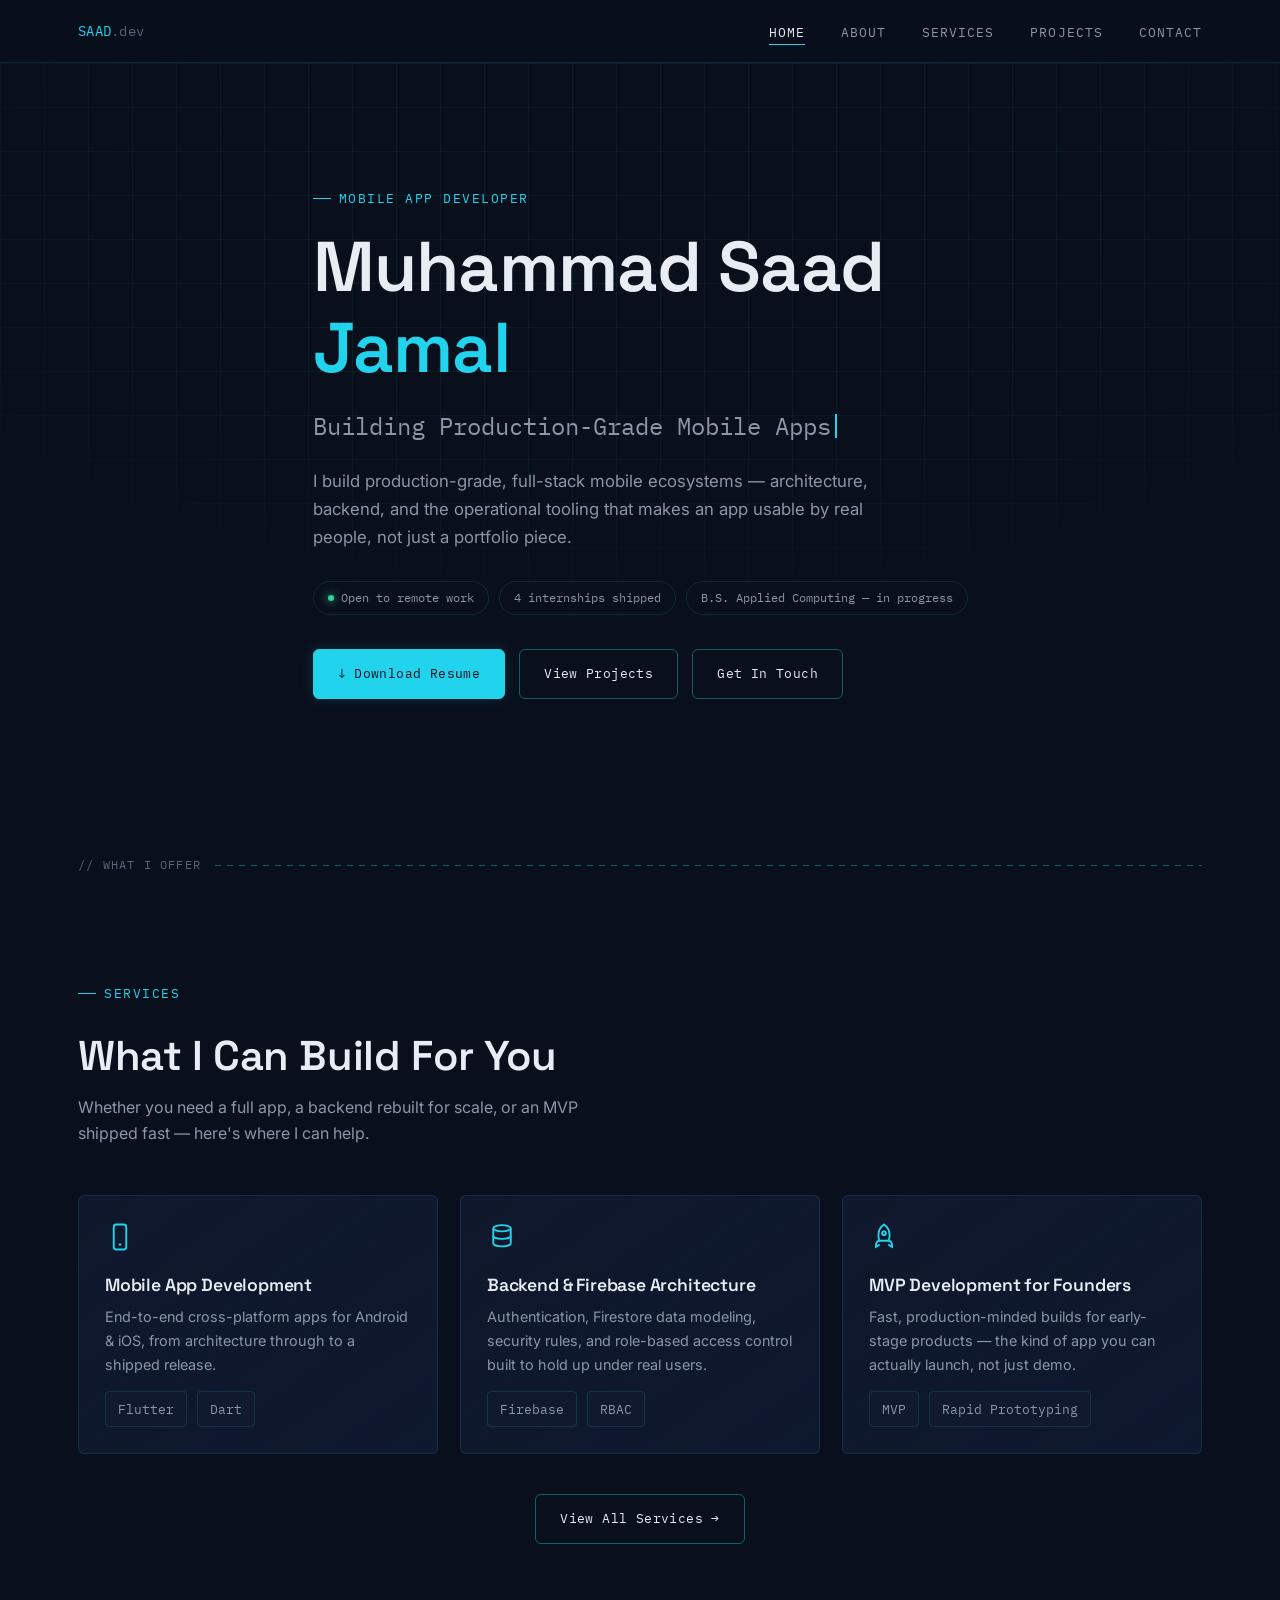
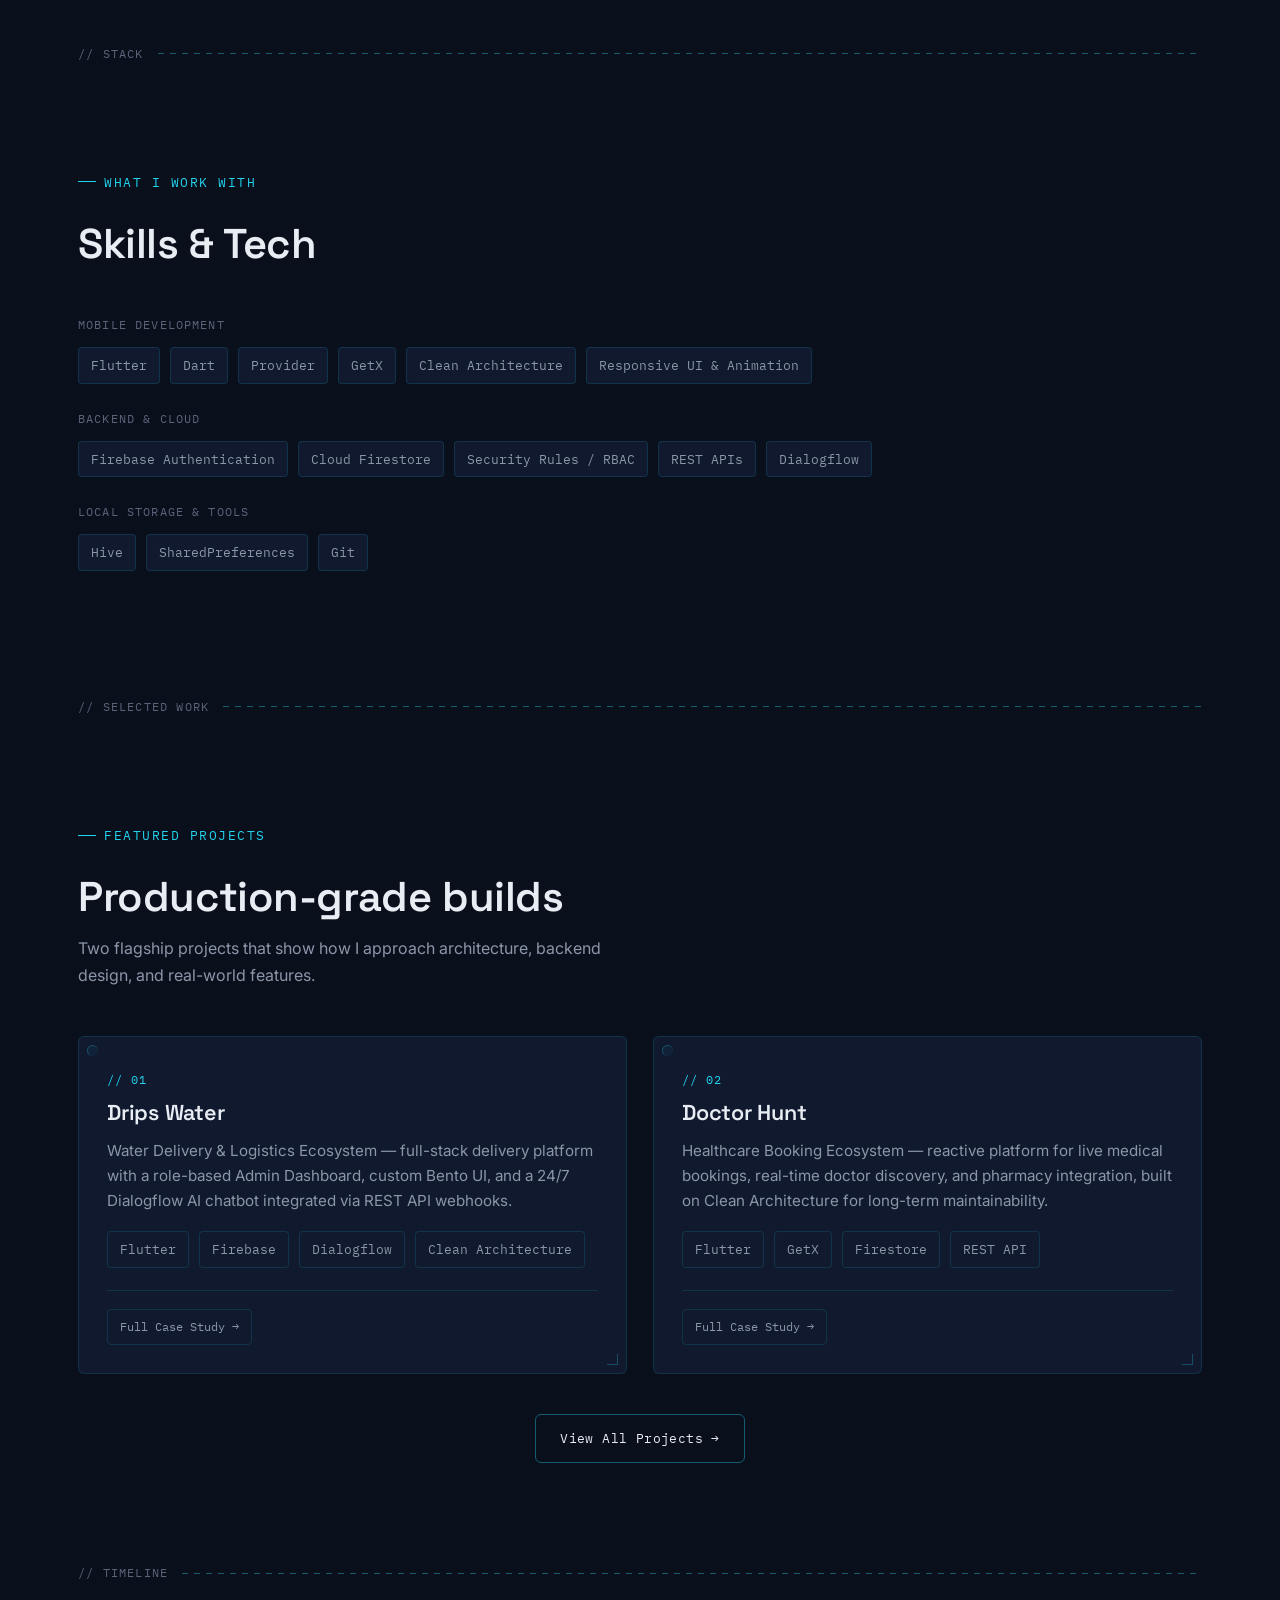
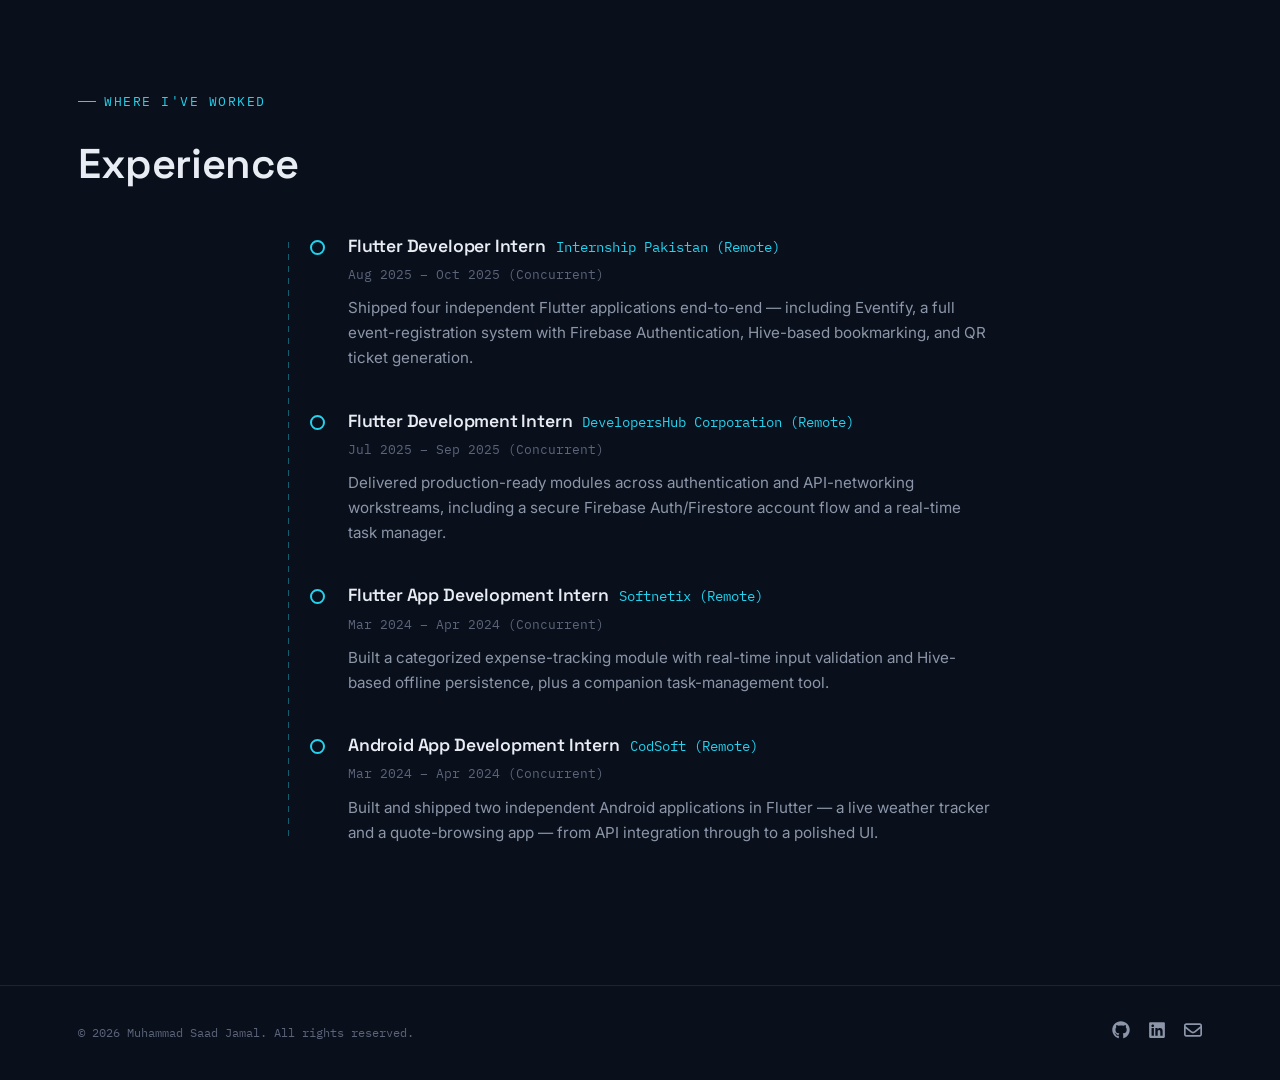
==== commit 0475d2cc: "fix(download): update resume file path and add new resume PDF" ====
--- a/index.html
+++ b/index.html
@@ -55,7 +55,7 @@
       </div>
 
       <div class="btn-row">
-        <a href="assets/resume.pdf" class="btn btn-primary" download>↓ Download Resume</a>
+        <a href="assets/Muhammad Saad Jamal Resume.pdf" class="btn btn-primary" download>↓ Download Resume</a>
         <a href="projects.html" class="btn btn-outline">View Projects</a>
         <a href="contact.html" class="btn btn-outline">Get In Touch</a>
       </div>
--- a/style.css
+++ b/style.css
@@ -59,6 +59,12 @@
   overflow-x: hidden;
   max-width: 100vw;
   overflow-wrap: break-word;
+  opacity: 0; 
+  animation: fadeIn 0.4s ease-out forwards;
+}
+
+body.fade-out {
+  animation: fadeOut 0.4s ease-in forwards;
 }
 
 a {
@@ -309,12 +315,15 @@
   background: var(--accent-bright);
   color: var(--bg);
   border-color: var(--accent-bright);
+  box-shadow: 0 0 15px rgba(34, 211, 238, 0.15);
 }
 
 .btn-primary:hover {
   background: transparent;
   color: var(--accent-bright);
   transform: translateY(-2px);
+  box-shadow: 0 0 25px rgba(34, 211, 238, 0.4);
+  text-shadow: 0 0 8px rgba(34, 211, 238, 0.3);
 }
 
 .btn-outline {
@@ -485,6 +494,13 @@
   transition: border-color 0.3s ease, transform 0.3s ease;
 }
 
+.service-card, .project-card, .looking-for-box {
+  background: linear-gradient(145deg, rgba(16, 25, 46, 0.9), rgba(20, 33, 64, 0.5));
+  backdrop-filter: blur(12px);
+  position: relative;
+  overflow: hidden;
+}
+
 .service-card:hover {
   border-color: var(--border-strong);
   transform: translateY(-3px);
@@ -515,6 +531,35 @@
   text-transform: uppercase;
   letter-spacing: 0.1em;
   margin-bottom: 8px;
+}
+
+.service-card:hover, .project-card:hover {
+  box-shadow: 0 10px 30px -10px rgba(34, 211, 238, 0.15);
+}
+
+.service-card::before, .project-card::before {
+  content: "";
+  position: absolute;
+  top: 0; left: 0; right: 0; bottom: 0;
+  border-radius: inherit;
+  background: radial-gradient(
+    600px circle at var(--mouse-x, 0) var(--mouse-y, 0),
+    rgba(34, 211, 238, 0.08),
+    transparent 40%
+  );
+  opacity: 0;
+  transition: opacity 0.5s ease;
+  pointer-events: none;
+  z-index: 0;
+}
+
+.service-card:hover::before, .project-card:hover::before {
+  opacity: 1;
+}
+
+.service-card *, .project-card * {
+  position: relative;
+  z-index: 1;
 }
 
 /* =========================================================
@@ -1014,6 +1059,28 @@
   50% { opacity: 0; }
 }
 
+@keyframes fadeIn {
+  from { 
+    opacity: 0; 
+    transform: translateY(15px); 
+  }
+  to { 
+    opacity: 1; 
+    transform: translateY(0); 
+  }
+}
+
+@keyframes fadeOut {
+  from { 
+    opacity: 1; 
+    transform: translateY(0); 
+  }
+  to { 
+    opacity: 0; 
+    transform: translateY(-15px); 
+  }
+}
+
 /* =========================================================
    Page-level responsive tweaks
    ========================================================= */
@@ -1023,4 +1090,14 @@
   .hero { min-height: auto; padding: 120px 0 60px; }
   .btn-row { flex-direction: column; }
   .btn { justify-content: center; }
+}
+
+@media (prefers-reduced-motion: reduce) {
+  body {
+    opacity: 1;
+    animation: none;
+  }
+  body.fade-out {
+    animation: none;
+  }
 }
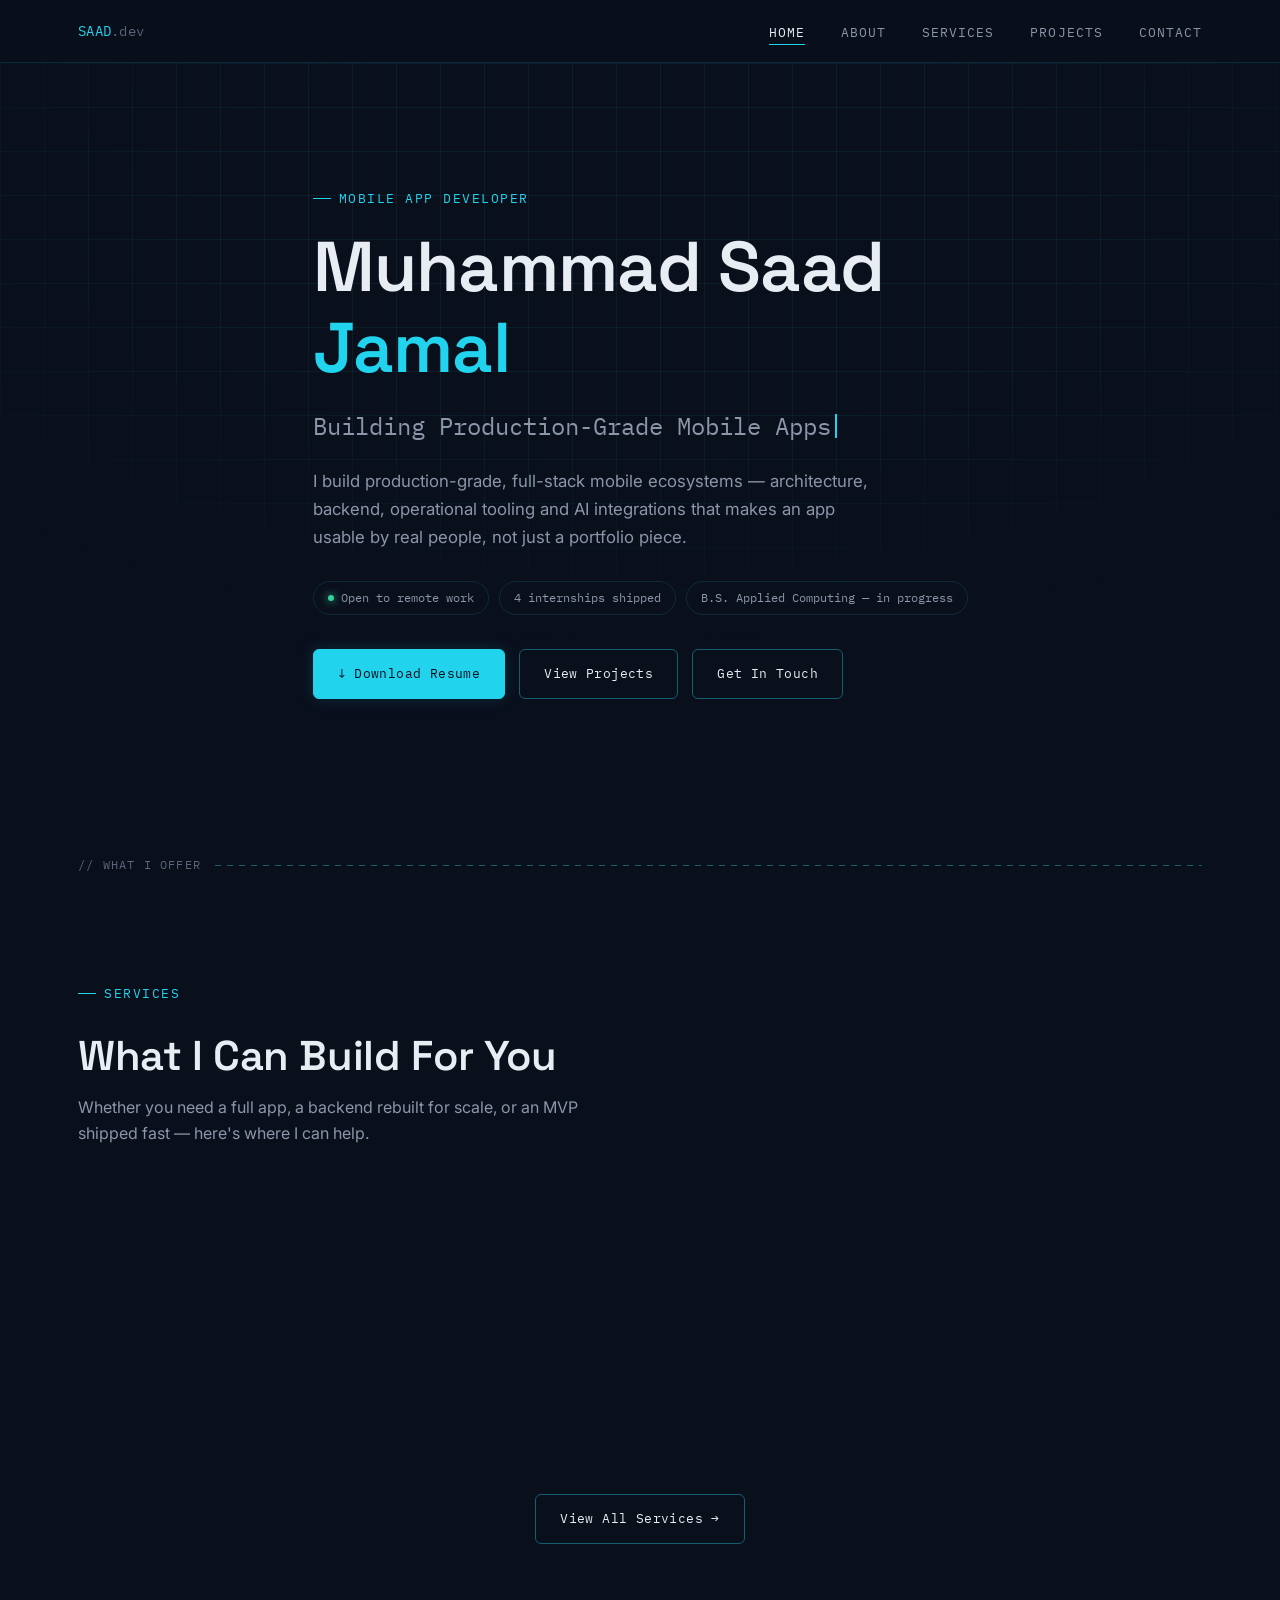
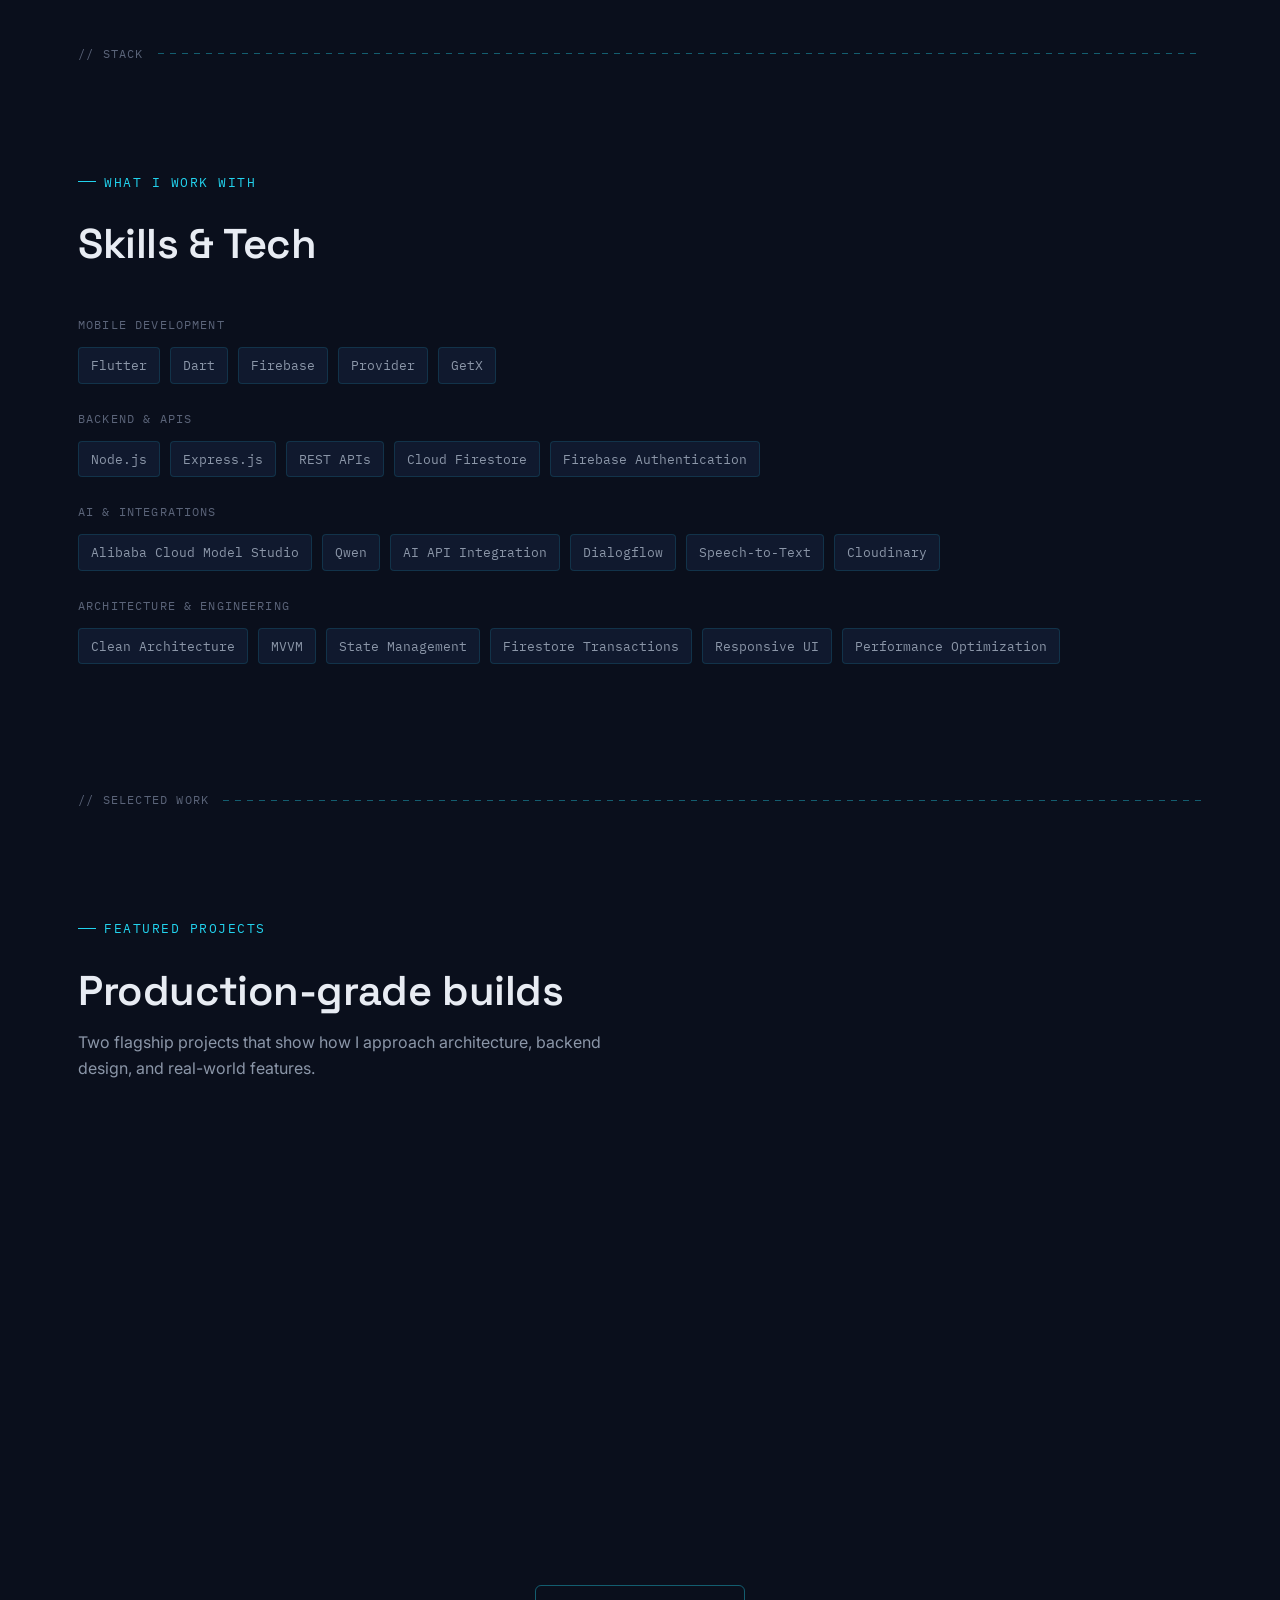
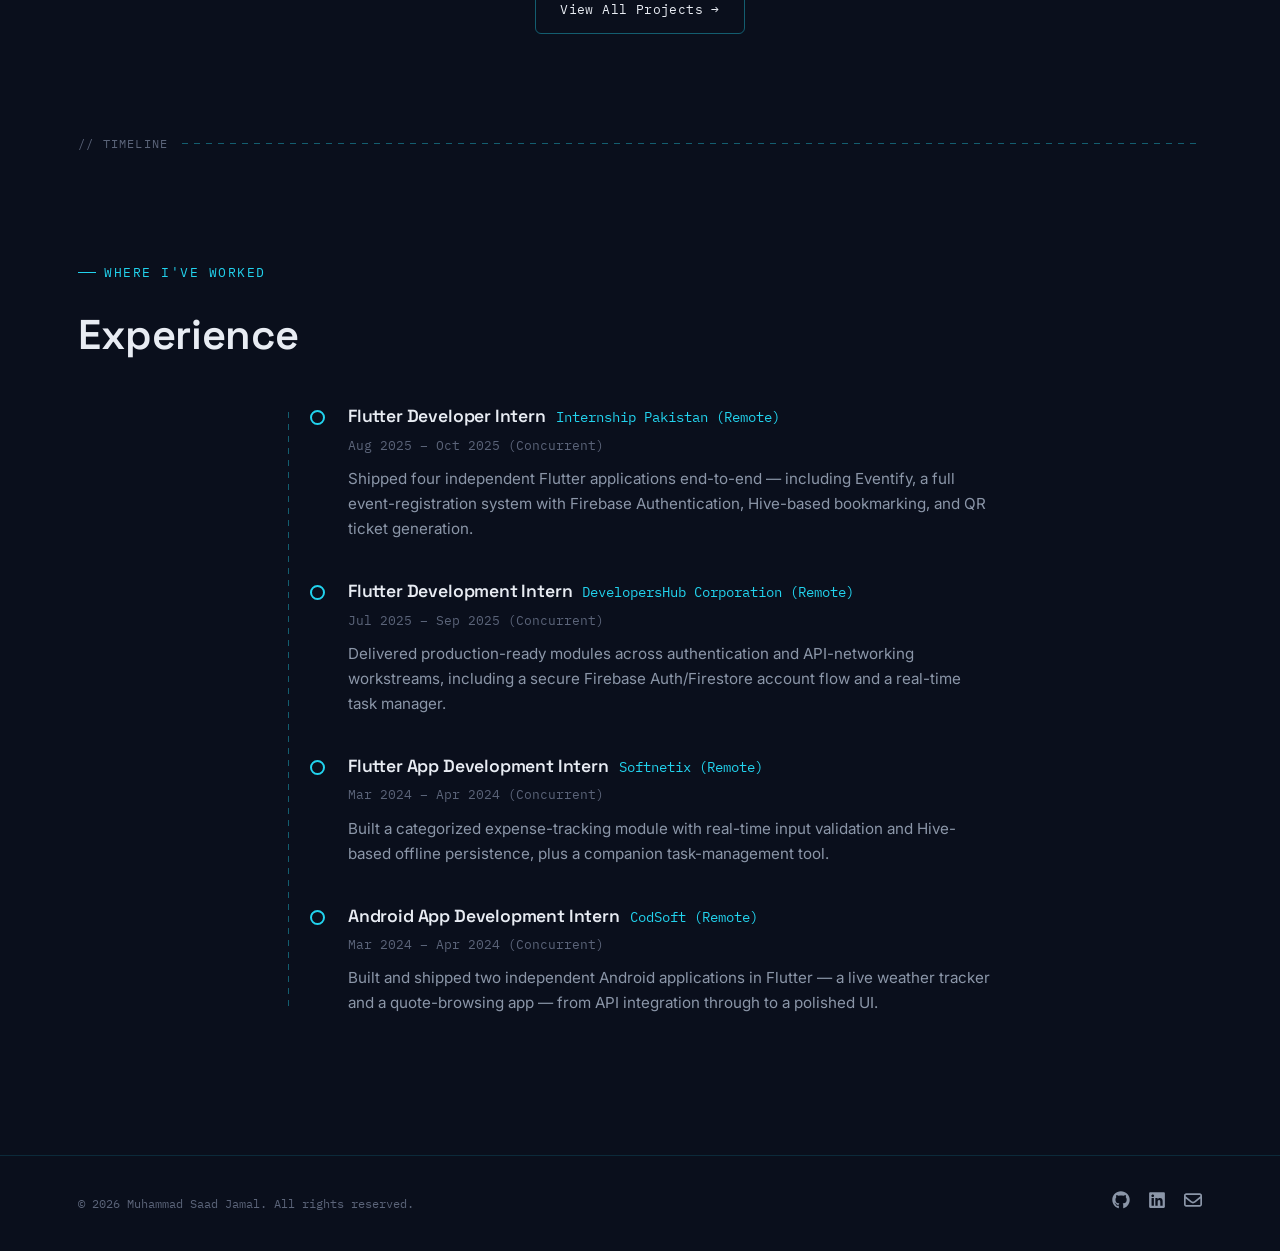
==== commit 4506bcf0: "feat(web): update portfolio to highlight mobile development and AI integration" ====
--- a/index.html
+++ b/index.html
@@ -1,270 +1,320 @@
 <!DOCTYPE html>
 <html lang="en">
+
 <head>
-<meta charset="UTF-8">
-<meta name="viewport" content="width=device-width, initial-scale=1.0">
-<title>Muhammad Saad Jamal - Flutter Developer</title>
-<meta name="description" content="Flutter Developer building production-grade, full-stack mobile ecosystems with Clean Architecture and Firebase.">
-
-<link rel="icon" type="image/svg+xml" href="assets/img/favicon.svg">
-<link rel="apple-touch-icon" href="assets/img/favicon.svg">
-
-<link rel="preconnect" href="https://fonts.googleapis.com">
-<link rel="preconnect" href="https://fonts.gstatic.com" crossorigin>
-<link href="https://fonts.googleapis.com/css2?family=Space+Grotesk:wght@500;600;700&family=Inter:wght@400;500;600&family=IBM+Plex+Mono:wght@400;500&display=swap" rel="stylesheet">
-<link rel="stylesheet" href="style.css">
+  <meta charset="UTF-8">
+  <meta name="viewport" content="width=device-width, initial-scale=1.0">
+  <title>Muhammad Saad Jamal - Flutter Developer</title>
+  <meta name="description"
+    content="Flutter Developer building production-grade, full-stack mobile ecosystems with Clean Architecture and Firebase.">
+
+  <link rel="icon" type="image/svg+xml" href="assets/img/favicon.svg">
+  <link rel="apple-touch-icon" href="assets/img/favicon.svg">
+
+  <link rel="preconnect" href="https://fonts.googleapis.com">
+  <link rel="preconnect" href="https://fonts.gstatic.com" crossorigin>
+  <link
+    href="https://fonts.googleapis.com/css2?family=Space+Grotesk:wght@500;600;700&family=Inter:wght@400;500;600&family=IBM+Plex+Mono:wght@400;500&display=swap"
+    rel="stylesheet">
+  <link rel="stylesheet" href="style.css">
 </head>
+
 <body>
 
-<header>
-  <nav>
-    <a href="index.html" class="logo">SAAD<span class="dim">.dev</span></a>
-    <ul class="nav-links">
-      <li><a href="index.html">Home</a></li>
-      <li><a href="about.html">About</a></li>
-      <li><a href="services.html">Services</a></li>
-      <li><a href="projects.html">Projects</a></li>
-      <li><a href="contact.html">Contact</a></li>
-    </ul>
-    <div class="hamburger">
-      <div class="bar"></div>
-      <div class="bar"></div>
-      <div class="bar"></div>
+  <header>
+    <nav>
+      <a href="index.html" class="logo">SAAD<span class="dim">.dev</span></a>
+      <ul class="nav-links">
+        <li><a href="index.html">Home</a></li>
+        <li><a href="about.html">About</a></li>
+        <li><a href="services.html">Services</a></li>
+        <li><a href="projects.html">Projects</a></li>
+        <li><a href="contact.html">Contact</a></li>
+      </ul>
+      <div class="hamburger">
+        <div class="bar"></div>
+        <div class="bar"></div>
+        <div class="bar"></div>
+      </div>
+    </nav>
+  </header>
+
+  <main>
+
+    <!-- ============ HERO ============ -->
+    <section class="hero">
+      <div class="blueprint-grid" aria-hidden="true"></div>
+      <div class="hero-content">
+        <span class="eyebrow">Mobile App Developer</span>
+        <h1>Muhammad Saad<br><span class="accent">Jamal</span></h1>
+        <p class="hero-role"><span id="role-text"></span><span class="cursor" aria-hidden="true"></span></p>
+        <p class="lede">
+          I build production-grade, full-stack mobile ecosystems — architecture, backend, operational tooling and AI
+          integrations that makes an app usable by real people, not just a portfolio piece.
+        </p>
+
+        <div class="status-strip">
+          <span class="status-chip"><span class="dot"></span> Open to remote work</span>
+          <span class="status-chip">4 internships shipped</span>
+          <span class="status-chip">B.S. Applied Computing — in progress</span>
+        </div>
+
+        <div class="btn-row">
+          <a href="assets/Muhammad Saad Jamal Resume.pdf" class="btn btn-primary" download>↓ Download Resume</a>
+          <a href="projects.html" class="btn btn-outline">View Projects</a>
+          <a href="contact.html" class="btn btn-outline">Get In Touch</a>
+        </div>
+      </div>
+    </section>
+
+    <!-- ============ SERVICES ============ -->
+    <div class="section-divider"><span class="label">// What I Offer</span><span class="line"></span></div>
+    <section id="services">
+      <div class="section-head">
+        <span class="eyebrow">Services</span>
+        <h2>What I Can Build For You</h2>
+        <p>Whether you need a full app, a backend rebuilt for scale, or an MVP shipped fast — here's where I can help.
+        </p>
+      </div>
+
+      <div class="service-grid">
+        <div class="service-card">
+          <svg class="service-icon" viewBox="0 0 24 24" fill="none" stroke="currentColor" stroke-width="1.5"
+            aria-hidden="true">
+            <rect x="7" y="2" width="10" height="20" rx="2" />
+            <line x1="11" y1="18" x2="13" y2="18" />
+          </svg>
+          <h3>Mobile App Development</h3>
+          <p>End-to-end cross-platform apps for Android &amp; iOS, from architecture through to a shipped release.</p>
+          <div class="chip-row">
+            <span class="chip">Flutter</span>
+            <span class="chip">Dart</span>
+          </div>
+        </div>
+
+        <div class="service-card">
+          <svg class="service-icon" viewBox="0 0 24 24" fill="none" stroke="currentColor" stroke-width="1.5"
+            aria-hidden="true">
+            <ellipse cx="12" cy="5" rx="7" ry="2.5" />
+            <path d="M5 5v6c0 1.4 3.1 2.5 7 2.5s7-1.1 7-2.5V5" />
+            <path d="M5 11v6c0 1.4 3.1 2.5 7 2.5s7-1.1 7-2.5v-6" />
+          </svg>
+          <h3>Backend &amp; Firebase Architecture</h3>
+          <p>Authentication, Firestore data modeling, security rules, and role-based access control built to hold up
+            under real users.</p>
+          <div class="chip-row">
+            <span class="chip">Firebase</span>
+            <span class="chip">RBAC</span>
+          </div>
+        </div>
+
+        <div class="service-card">
+          <svg class="service-icon" viewBox="0 0 24 24" fill="none" stroke="currentColor" stroke-width="1.5"
+            aria-hidden="true">
+            <path d="M12 2c3 2 4.5 5.5 4.5 9 0 2-1 4-1 4h-7s-1-2-1-4c0-3.5 1.5-7 4.5-9z" />
+            <circle cx="12" cy="9" r="1.5" />
+            <path d="M8.5 15c-2 0-3 2-3 5 2-1 3-2 3-2M15.5 15c2 0 3 2 3 5-2-1-3-2-3-2" />
+          </svg>
+          <h3>MVP Development for Founders</h3>
+          <p>Fast, production-minded builds for early-stage products — the kind of app you can actually launch, not just
+            demo.</p>
+          <div class="chip-row">
+            <span class="chip">MVP</span>
+            <span class="chip">Rapid Prototyping</span>
+          </div>
+        </div>
+      </div>
+
+      <div class="view-all-row">
+        <a href="services.html" class="btn btn-outline">View All Services →</a>
+      </div>
+    </section>
+
+
+    <!-- ============ Skills ============ -->
+    <div class="section-divider"><span class="label">// Stack</span><span class="line"></span></div>
+    <section id="skills">
+      <div class="section-head">
+        <span class="eyebrow">What I Work With</span>
+        <h2>Skills &amp; Tech</h2>
+      </div>
+      <div class="wrap">
+        <div class="chip-group">
+          <span class="chip-group-label">Mobile Development</span>
+          <div class="chip-row">
+            <span class="chip">Flutter</span>
+            <span class="chip">Dart</span>
+            <span class="chip">Firebase</span>
+            <span class="chip">Provider</span>
+            <span class="chip">GetX</span>
+          </div>
+        </div>
+        <div class="chip-group">
+          <span class="chip-group-label">Backend &amp; APIs</span>
+          <div class="chip-row">
+            <span class="chip">Node.js</span>
+            <span class="chip">Express.js</span>
+            <span class="chip">REST APIs</span>
+            <span class="chip">Cloud Firestore</span>
+            <span class="chip">Firebase Authentication</span>
+          </div>
+        </div>
+        <div class="chip-group">
+          <span class="chip-group-label">AI &amp; Integrations</span>
+          <div class="chip-row">
+            <span class="chip">Alibaba Cloud Model Studio</span>
+            <span class="chip">Qwen</span>
+            <span class="chip">AI API Integration</span>
+            <span class="chip">Dialogflow</span>
+            <span class="chip">Speech-to-Text</span>
+            <span class="chip">Cloudinary</span>
+          </div>
+        </div>
+        <div class="chip-group">
+          <span class="chip-group-label">Architecture &amp; Engineering</span>
+          <div class="chip-row">
+            <span class="chip">Clean Architecture</span>
+            <span class="chip">MVVM</span>
+            <span class="chip">State Management</span>
+            <span class="chip">Firestore Transactions</span>
+            <span class="chip">Responsive UI</span>
+            <span class="chip">Performance Optimization</span>
+          </div>
+        </div>
+      </div>
+    </section>
+
+    <!-- ============ FEATURED PROJECTS ============ -->
+    <div class="section-divider"><span class="label">// Selected Work</span><span class="line"></span></div>
+    <section id="featured-projects">
+      <div class="section-head">
+        <span class="eyebrow">Featured Projects</span>
+        <h2>Production-grade builds</h2>
+        <p>Two flagship projects that show how I approach architecture, backend design, and real-world features.</p>
+      </div>
+
+      <div class="project-grid">
+        <article class="project-card">
+          <span class="project-num">// 01</span>
+          <h3>Doctor Hunt - AI-Powered Healthcare Platform</h3>
+          <p class="project-desc">Healthcare Booking Ecosystem — reactive platform for doctor discovery and
+            specialty-based search, transaction-safe appointment booking, AI-powered symptom triage and specialist
+            routing,
+            AI medical document analysis, and pharmacy integration.</p>
+          <div class="chip-row">
+            <span class="chip">Flutter</span>
+            <span class="chip">GetX</span>
+            <span class="chip">Firestore</span>
+            <span class="chip">REST API</span>
+          </div>
+          <div class="award-badge">🏆 Qualified for Grade 1 — Alibaba Cloud AI Hackathon 2026</div>
+          <div class="project-links">
+            <a href="projects.html#doctor-hunt">Full Case Study →</a>
+          </div>
+        </article>
+        <article class="project-card">
+          <span class="project-num">// 02</span>
+          <h3>Drips Water</h3>
+          <p class="project-desc">Water Delivery &amp; Logistics Ecosystem — full-stack delivery platform with a
+            role-based Admin Dashboard, custom Bento UI, and a 24/7 Dialogflow AI chatbot integrated via REST API
+            webhooks.</p>
+          <div class="chip-row">
+            <span class="chip">Flutter</span>
+            <span class="chip">Firebase</span>
+            <span class="chip">Dialogflow</span>
+            <span class="chip">Clean Architecture</span>
+          </div>
+          <div class="project-links">
+            <a href="projects.html#drips-water">Full Case Study →</a>
+          </div>
+        </article>
+      </div>
+
+      <div class="view-all-row">
+        <a href="projects.html" class="btn btn-outline">View All Projects →</a>
+      </div>
+    </section>
+
+    <!-- ============ EXPERIENCE ============ -->
+    <div class="section-divider"><span class="label">// Timeline</span><span class="line"></span></div>
+    <section id="experience">
+      <div class="section-head">
+        <span class="eyebrow">Where I've Worked</span>
+        <h2>Experience</h2>
+      </div>
+
+      <div class="timeline">
+        <div class="timeline-item">
+          <div class="role-row">
+            <h3>Flutter Developer Intern</h3>
+            <span class="company">Internship Pakistan (Remote)</span>
+          </div>
+          <p class="dates">Aug 2025 – Oct 2025 (Concurrent)</p>
+          <p>Shipped four independent Flutter applications end-to-end — including Eventify, a full event-registration
+            system with Firebase Authentication, Hive-based bookmarking, and QR ticket generation.</p>
+        </div>
+
+        <div class="timeline-item">
+          <div class="role-row">
+            <h3>Flutter Development Intern</h3>
+            <span class="company">DevelopersHub Corporation (Remote)</span>
+          </div>
+          <p class="dates">Jul 2025 – Sep 2025 (Concurrent)</p>
+          <p>Delivered production-ready modules across authentication and API-networking workstreams, including a secure
+            Firebase Auth/Firestore account flow and a real-time task manager.</p>
+        </div>
+
+        <div class="timeline-item">
+          <div class="role-row">
+            <h3>Flutter App Development Intern</h3>
+            <span class="company">Softnetix (Remote)</span>
+          </div>
+          <p class="dates">Mar 2024 – Apr 2024 (Concurrent)</p>
+          <p>Built a categorized expense-tracking module with real-time input validation and Hive-based offline
+            persistence, plus a companion task-management tool.</p>
+        </div>
+
+        <div class="timeline-item">
+          <div class="role-row">
+            <h3>Android App Development Intern</h3>
+            <span class="company">CodSoft (Remote)</span>
+          </div>
+          <p class="dates">Mar 2024 – Apr 2024 (Concurrent)</p>
+          <p>Built and shipped two independent Android applications in Flutter — a live weather tracker and a
+            quote-browsing app — from API integration through to a polished UI.</p>
+        </div>
+      </div>
+    </section>
+
+  </main>
+
+  <footer>
+    <div class="footer-inner">
+      <p>&copy; 2026 Muhammad Saad Jamal. All rights reserved.</p>
+      <div class="footer-social">
+        <a href="https://github.com/DevExplorerr" target="_blank" rel="noopener" aria-label="GitHub">
+          <svg xmlns="http://www.w3.org/2000/svg" viewBox="0 0 496 512" aria-hidden="true">
+            <path
+              d="M165.9 397.4c0 2-2.3 3.6-5.2 3.6-3.3 .3-5.6-1.3-5.6-3.6 0-2 2.3-3.6 5.2-3.6 3-.3 5.6 1.3 5.6 3.6zm-31.1-4.5c-.7 2 1.3 4.3 4.3 4.9 2.6 1 5.6 0 6.2-2s-1.3-4.3-4.3-5.2c-2.6-.7-5.5 .3-6.2 2.3zm44.2-1.7c-2.9 .7-4.9 2.6-4.6 4.9 .3 2 2.9 3.3 5.9 2.6 2.9-.7 4.9-2.6 4.6-4.6-.3-1.9-3-3.2-5.9-2.9zM244.8 8C106.1 8 0 113.3 0 252c0 110.9 69.8 205.8 169.5 239.2 12.8 2.3 17.3-5.6 17.3-12.1 0-6.2-.3-40.4-.3-61.4 0 0-70 15-84.7-29.8 0 0-11.4-29.1-27.8-36.6 0 0-22.9-15.7 1.6-15.4 0 0 24.9 2 38.6 25.8 21.9 38.6 58.6 27.5 72.9 20.9 2.3-16 8.8-27.1 16-33.7-55.9-6.2-112.3-14.3-112.3-110.5 0-27.5 7.6-41.3 23.6-58.9-2.6-6.5-11.1-33.3 2.6-67.9 20.9-6.5 69 27 69 27 20-5.6 41.5-8.5 62.8-8.5s42.8 2.9 62.8 8.5c0 0 48.1-33.6 69-27 13.7 34.7 5.2 61.4 2.6 67.9 16 17.7 25.8 31.5 25.8 58.9 0 96.5-58.9 104.2-114.8 110.5 9.2 7.9 17 22.9 17 46.4 0 33.7-.3 75.4-.3 83.6 0 6.5 4.6 14.4 17.3 12.1C428.2 457.8 496 362.9 496 252 496 113.3 383.5 8 244.8 8zM97.2 352.9c-1.3 1-1 3.3 .7 5.2 1.6 1.6 3.9 2.3 5.2 1 1.3-1 1-3.3-.7-5.2-1.6-1.6-3.9-2.3-5.2-1zm-10.8-8.1c-.7 1.3 .3 2.9 2.3 3.9 1.6 1 3.6 .7 4.3-.7 .7-1.3-.3-2.9-2.3-3.9-2-.6-3.6-.3-4.3 .7zm32.4 35.6c-1.6 1.3-1 4.3 1.3 6.2 2.3 2.3 5.2 2.6 6.5 1 1.3-1.3 .7-4.3-1.3-6.2-2.2-2.3-5.2-2.6-6.5-1zm-11.4-14.7c-1.6 1-1.6 3.6 0 5.9 1.6 2.3 4.3 3.3 5.6 2.3 1.6-1.3 1.6-3.9 0-6.2-1.4-2.3-4-3.3-5.6-2z" />
+          </svg>
+        </a>
+        <a href="https://linkedin.com/in/muhammadsaadjamal" target="_blank" rel="noopener" aria-label="LinkedIn">
+          <svg xmlns="http://www.w3.org/2000/svg" viewBox="0 0 448 512" aria-hidden="true">
+            <path
+              d="M416 32H31.9C14.3 32 0 46.5 0 64.3v383.4C0 465.5 14.3 480 31.9 480H416c17.6 0 32-14.5 32-32.3V64.3c0-17.8-14.4-32.3-32-32.3zM135.4 416H69V202.2h66.5V416zm-33.2-243c-21.3 0-38.5-17.3-38.5-38.5S80.9 96 102.2 96c21.2 0 38.5 17.3 38.5 38.5 0 21.3-17.2 38.5-38.5 38.5zm282.1 243h-66.4V312c0-24.8-.5-56.7-34.5-56.7-34.6 0-39.9 27-39.9 54.9V416h-66.4V202.2h63.7v29.2h.9c8.9-16.8 30.6-34.5 62.9-34.5 67.2 0 79.7 44.3 79.7 101.9V416z" />
+          </svg>
+        </a>
+        <a href="mailto:saadj4775@gmail.com" aria-label="Email">
+          <svg xmlns="http://www.w3.org/2000/svg" viewBox="0 0 512 512" aria-hidden="true">
+            <path
+              d="M64 112c-8.8 0-16 7.2-16 16v22.1L220.5 291.7c20.7 17 50.4 17 71.1 0L464 150.1V128c0-8.8-7.2-16-16-16H64zM48 212.2V384c0 8.8 7.2 16 16 16H448c8.8 0 16-7.2 16-16V212.2L322 328.8c-38.4 31.5-93.7 31.5-132 0L48 212.2zM0 128C0 92.7 28.7 64 64 64H448c35.3 0 64 28.7 64 64V384c0 35.3-28.7 64-64 64H64c-35.3 0-64-28.7-64-64V128z" />
+          </svg>
+        </a>
+      </div>
     </div>
-  </nav>
-</header>
-
-<main>
-
-  <!-- ============ HERO ============ -->
-  <section class="hero">
-    <div class="blueprint-grid" aria-hidden="true"></div>
-    <div class="hero-content">
-      <span class="eyebrow">Mobile App Developer</span>
-      <h1>Muhammad Saad<br><span class="accent">Jamal</span></h1>
-      <p class="hero-role"><span id="role-text"></span><span class="cursor" aria-hidden="true"></span></p>
-      <p class="lede">
-        I build production-grade, full-stack mobile ecosystems — architecture, backend, and the
-        operational tooling that makes an app usable by real people, not just a portfolio piece.
-      </p>
-
-      <div class="status-strip">
-        <span class="status-chip"><span class="dot"></span> Open to remote work</span>
-        <span class="status-chip">4 internships shipped</span>
-        <span class="status-chip">B.S. Applied Computing — in progress</span>
-      </div>
-
-      <div class="btn-row">
-        <a href="assets/Muhammad Saad Jamal Resume.pdf" class="btn btn-primary" download>↓ Download Resume</a>
-        <a href="projects.html" class="btn btn-outline">View Projects</a>
-        <a href="contact.html" class="btn btn-outline">Get In Touch</a>
-      </div>
-    </div>
-  </section>
-
-  <!-- ============ SERVICES ============ -->
-  <div class="section-divider"><span class="label">// What I Offer</span><span class="line"></span></div>
-  <section id="services">
-    <div class="section-head">
-      <span class="eyebrow">Services</span>
-      <h2>What I Can Build For You</h2>
-      <p>Whether you need a full app, a backend rebuilt for scale, or an MVP shipped fast — here's where I can help.</p>
-    </div>
-
-    <div class="service-grid">
-      <div class="service-card">
-        <svg class="service-icon" viewBox="0 0 24 24" fill="none" stroke="currentColor" stroke-width="1.5" aria-hidden="true">
-          <rect x="7" y="2" width="10" height="20" rx="2"/><line x1="11" y1="18" x2="13" y2="18"/>
-        </svg>
-        <h3>Mobile App Development</h3>
-        <p>End-to-end cross-platform apps for Android &amp; iOS, from architecture through to a shipped release.</p>
-        <div class="chip-row">
-          <span class="chip">Flutter</span>
-          <span class="chip">Dart</span>
-        </div>
-      </div>
-
-      <div class="service-card">
-        <svg class="service-icon" viewBox="0 0 24 24" fill="none" stroke="currentColor" stroke-width="1.5" aria-hidden="true">
-          <ellipse cx="12" cy="5" rx="7" ry="2.5"/><path d="M5 5v6c0 1.4 3.1 2.5 7 2.5s7-1.1 7-2.5V5"/><path d="M5 11v6c0 1.4 3.1 2.5 7 2.5s7-1.1 7-2.5v-6"/>
-        </svg>
-        <h3>Backend &amp; Firebase Architecture</h3>
-        <p>Authentication, Firestore data modeling, security rules, and role-based access control built to hold up under real users.</p>
-        <div class="chip-row">
-          <span class="chip">Firebase</span>
-          <span class="chip">RBAC</span>
-        </div>
-      </div>
-
-      <div class="service-card">
-        <svg class="service-icon" viewBox="0 0 24 24" fill="none" stroke="currentColor" stroke-width="1.5" aria-hidden="true">
-          <path d="M12 2c3 2 4.5 5.5 4.5 9 0 2-1 4-1 4h-7s-1-2-1-4c0-3.5 1.5-7 4.5-9z"/><circle cx="12" cy="9" r="1.5"/><path d="M8.5 15c-2 0-3 2-3 5 2-1 3-2 3-2M15.5 15c2 0 3 2 3 5-2-1-3-2-3-2"/>
-        </svg>
-        <h3>MVP Development for Founders</h3>
-        <p>Fast, production-minded builds for early-stage products — the kind of app you can actually launch, not just demo.</p>
-        <div class="chip-row">
-          <span class="chip">MVP</span>
-          <span class="chip">Rapid Prototyping</span>
-        </div>
-      </div>
-    </div>
-
-    <div class="view-all-row">
-      <a href="services.html" class="btn btn-outline">View All Services →</a>
-    </div>
-  </section>
-
-  <div class="section-divider"><span class="label">// Stack</span><span class="line"></span></div>
-  <section id="skills">
-    <div class="section-head">
-      <span class="eyebrow">What I Work With</span>
-      <h2>Skills &amp; Tech</h2>
-    </div>
-    <div class="wrap">
-      <div class="chip-group">
-        <span class="chip-group-label">Mobile Development</span>
-        <div class="chip-row">
-          <span class="chip">Flutter</span>
-          <span class="chip">Dart</span>
-          <span class="chip">Provider</span>
-          <span class="chip">GetX</span>
-          <span class="chip">Clean Architecture</span>
-          <span class="chip">Responsive UI &amp; Animation</span>
-        </div>
-      </div>
-      <div class="chip-group">
-        <span class="chip-group-label">Backend &amp; Cloud</span>
-        <div class="chip-row">
-          <span class="chip">Firebase Authentication</span>
-          <span class="chip">Cloud Firestore</span>
-          <span class="chip">Security Rules / RBAC</span>
-          <span class="chip">REST APIs</span>
-          <span class="chip">Dialogflow</span>
-        </div>
-      </div>
-      <div class="chip-group">
-        <span class="chip-group-label">Local Storage &amp; Tools</span>
-        <div class="chip-row">
-          <span class="chip">Hive</span>
-          <span class="chip">SharedPreferences</span>
-          <span class="chip">Git</span>
-        </div>
-      </div>
-    </div>
-  </section>
-
-  <!-- ============ FEATURED PROJECTS ============ -->
-  <div class="section-divider"><span class="label">// Selected Work</span><span class="line"></span></div>
-  <section id="featured-projects">
-    <div class="section-head">
-      <span class="eyebrow">Featured Projects</span>
-      <h2>Production-grade builds</h2>
-      <p>Two flagship projects that show how I approach architecture, backend design, and real-world features.</p>
-    </div>
-
-    <div class="project-grid">
-      <article class="project-card">
-        <span class="project-num">// 01</span>
-        <h3>Drips Water</h3>
-        <p class="project-desc">Water Delivery &amp; Logistics Ecosystem — full-stack delivery platform with a role-based Admin Dashboard, custom Bento UI, and a 24/7 Dialogflow AI chatbot integrated via REST API webhooks.</p>
-        <div class="chip-row">
-          <span class="chip">Flutter</span>
-          <span class="chip">Firebase</span>
-          <span class="chip">Dialogflow</span>
-          <span class="chip">Clean Architecture</span>
-        </div>
-        <div class="project-links">
-          <a href="projects.html#drips-water">Full Case Study →</a>
-        </div>
-      </article>
-
-      <article class="project-card">
-        <span class="project-num">// 02</span>
-        <h3>Doctor Hunt</h3>
-        <p class="project-desc">Healthcare Booking Ecosystem — reactive platform for live medical bookings, real-time doctor discovery, and pharmacy integration, built on Clean Architecture for long-term maintainability.</p>
-        <div class="chip-row">
-          <span class="chip">Flutter</span>
-          <span class="chip">GetX</span>
-          <span class="chip">Firestore</span>
-          <span class="chip">REST API</span>
-        </div>
-        <div class="project-links">
-          <a href="projects.html#doctor-hunt">Full Case Study →</a>
-        </div>
-      </article>
-    </div>
-
-    <div class="view-all-row">
-      <a href="projects.html" class="btn btn-outline">View All Projects →</a>
-    </div>
-  </section>
-
-  <!-- ============ EXPERIENCE ============ -->
-  <div class="section-divider"><span class="label">// Timeline</span><span class="line"></span></div>
-  <section id="experience">
-    <div class="section-head">
-      <span class="eyebrow">Where I've Worked</span>
-      <h2>Experience</h2>
-    </div>
-
-    <div class="timeline">
-      <div class="timeline-item">
-        <div class="role-row">
-          <h3>Flutter Developer Intern</h3>
-          <span class="company">Internship Pakistan (Remote)</span>
-        </div>
-        <p class="dates">Aug 2025 – Oct 2025 (Concurrent)</p>
-        <p>Shipped four independent Flutter applications end-to-end — including Eventify, a full event-registration system with Firebase Authentication, Hive-based bookmarking, and QR ticket generation.</p>
-      </div>
-
-      <div class="timeline-item">
-        <div class="role-row">
-          <h3>Flutter Development Intern</h3>
-          <span class="company">DevelopersHub Corporation (Remote)</span>
-        </div>
-        <p class="dates">Jul 2025 – Sep 2025 (Concurrent)</p>
-        <p>Delivered production-ready modules across authentication and API-networking workstreams, including a secure Firebase Auth/Firestore account flow and a real-time task manager.</p>
-      </div>
-
-      <div class="timeline-item">
-        <div class="role-row">
-          <h3>Flutter App Development Intern</h3>
-          <span class="company">Softnetix (Remote)</span>
-        </div>
-        <p class="dates">Mar 2024 – Apr 2024 (Concurrent)</p>
-        <p>Built a categorized expense-tracking module with real-time input validation and Hive-based offline persistence, plus a companion task-management tool.</p>
-      </div>
-
-      <div class="timeline-item">
-        <div class="role-row">
-          <h3>Android App Development Intern</h3>
-          <span class="company">CodSoft (Remote)</span>
-        </div>
-        <p class="dates">Mar 2024 – Apr 2024 (Concurrent)</p>
-        <p>Built and shipped two independent Android applications in Flutter — a live weather tracker and a quote-browsing app — from API integration through to a polished UI.</p>
-      </div>
-    </div>
-  </section>
-
-</main>
-
-<footer>
-  <div class="footer-inner">
-    <p>&copy; 2026 Muhammad Saad Jamal. All rights reserved.</p>
-    <div class="footer-social">
-      <a href="https://github.com/DevExplorerr" target="_blank" rel="noopener" aria-label="GitHub">
-        <svg xmlns="http://www.w3.org/2000/svg" viewBox="0 0 496 512" aria-hidden="true"><path d="M165.9 397.4c0 2-2.3 3.6-5.2 3.6-3.3 .3-5.6-1.3-5.6-3.6 0-2 2.3-3.6 5.2-3.6 3-.3 5.6 1.3 5.6 3.6zm-31.1-4.5c-.7 2 1.3 4.3 4.3 4.9 2.6 1 5.6 0 6.2-2s-1.3-4.3-4.3-5.2c-2.6-.7-5.5 .3-6.2 2.3zm44.2-1.7c-2.9 .7-4.9 2.6-4.6 4.9 .3 2 2.9 3.3 5.9 2.6 2.9-.7 4.9-2.6 4.6-4.6-.3-1.9-3-3.2-5.9-2.9zM244.8 8C106.1 8 0 113.3 0 252c0 110.9 69.8 205.8 169.5 239.2 12.8 2.3 17.3-5.6 17.3-12.1 0-6.2-.3-40.4-.3-61.4 0 0-70 15-84.7-29.8 0 0-11.4-29.1-27.8-36.6 0 0-22.9-15.7 1.6-15.4 0 0 24.9 2 38.6 25.8 21.9 38.6 58.6 27.5 72.9 20.9 2.3-16 8.8-27.1 16-33.7-55.9-6.2-112.3-14.3-112.3-110.5 0-27.5 7.6-41.3 23.6-58.9-2.6-6.5-11.1-33.3 2.6-67.9 20.9-6.5 69 27 69 27 20-5.6 41.5-8.5 62.8-8.5s42.8 2.9 62.8 8.5c0 0 48.1-33.6 69-27 13.7 34.7 5.2 61.4 2.6 67.9 16 17.7 25.8 31.5 25.8 58.9 0 96.5-58.9 104.2-114.8 110.5 9.2 7.9 17 22.9 17 46.4 0 33.7-.3 75.4-.3 83.6 0 6.5 4.6 14.4 17.3 12.1C428.2 457.8 496 362.9 496 252 496 113.3 383.5 8 244.8 8zM97.2 352.9c-1.3 1-1 3.3 .7 5.2 1.6 1.6 3.9 2.3 5.2 1 1.3-1 1-3.3-.7-5.2-1.6-1.6-3.9-2.3-5.2-1zm-10.8-8.1c-.7 1.3 .3 2.9 2.3 3.9 1.6 1 3.6 .7 4.3-.7 .7-1.3-.3-2.9-2.3-3.9-2-.6-3.6-.3-4.3 .7zm32.4 35.6c-1.6 1.3-1 4.3 1.3 6.2 2.3 2.3 5.2 2.6 6.5 1 1.3-1.3 .7-4.3-1.3-6.2-2.2-2.3-5.2-2.6-6.5-1zm-11.4-14.7c-1.6 1-1.6 3.6 0 5.9 1.6 2.3 4.3 3.3 5.6 2.3 1.6-1.3 1.6-3.9 0-6.2-1.4-2.3-4-3.3-5.6-2z"/></svg>
-      </a>
-      <a href="https://linkedin.com/in/muhammadsaadjamal" target="_blank" rel="noopener" aria-label="LinkedIn">
-        <svg xmlns="http://www.w3.org/2000/svg" viewBox="0 0 448 512" aria-hidden="true"><path d="M416 32H31.9C14.3 32 0 46.5 0 64.3v383.4C0 465.5 14.3 480 31.9 480H416c17.6 0 32-14.5 32-32.3V64.3c0-17.8-14.4-32.3-32-32.3zM135.4 416H69V202.2h66.5V416zm-33.2-243c-21.3 0-38.5-17.3-38.5-38.5S80.9 96 102.2 96c21.2 0 38.5 17.3 38.5 38.5 0 21.3-17.2 38.5-38.5 38.5zm282.1 243h-66.4V312c0-24.8-.5-56.7-34.5-56.7-34.6 0-39.9 27-39.9 54.9V416h-66.4V202.2h63.7v29.2h.9c8.9-16.8 30.6-34.5 62.9-34.5 67.2 0 79.7 44.3 79.7 101.9V416z"/></svg>
-      </a>
-      <a href="mailto:saadj4775@gmail.com" aria-label="Email">
-        <svg xmlns="http://www.w3.org/2000/svg" viewBox="0 0 512 512" aria-hidden="true"><path d="M64 112c-8.8 0-16 7.2-16 16v22.1L220.5 291.7c20.7 17 50.4 17 71.1 0L464 150.1V128c0-8.8-7.2-16-16-16H64zM48 212.2V384c0 8.8 7.2 16 16 16H448c8.8 0 16-7.2 16-16V212.2L322 328.8c-38.4 31.5-93.7 31.5-132 0L48 212.2zM0 128C0 92.7 28.7 64 64 64H448c35.3 0 64 28.7 64 64V384c0 35.3-28.7 64-64 64H64c-35.3 0-64-28.7-64-64V128z"/></svg>
-      </a>
-    </div>
-  </div>
-</footer>
-
-<script src="script.js"></script>
+  </footer>
+
+  <script src="script.js"></script>
 </body>
+
 </html>
--- a/style.css
+++ b/style.css
@@ -17,6 +17,9 @@
   --border-strong: rgba(34, 211, 238, 0.4);
   --danger: #FF6B6B;
   --success: #34D399;
+  --gold: #F5C044;
+  --gold-dim: rgba(245, 192, 68, 0.1);
+  --gold-border: rgba(245, 192, 68, 0.32);
 
   --font-display: 'Space Grotesk', sans-serif;
   --font-body: 'Inter', sans-serif;
@@ -702,6 +705,20 @@
   color: var(--accent-bright);
 }
 
+.project-card .award-badge {
+  display: inline-flex;
+  align-items: center;
+  font-family: var(--font-mono);
+  font-size: 12px;
+  line-height: 1.5;
+  color: var(--gold);
+  background: var(--gold-dim);
+  border: 1px solid var(--gold-border);
+  border-radius: 4px;
+  padding: 7px 12px;
+  margin-top: 18px;
+}
+
 .project-card .project-links {
   display: flex;
   flex-wrap: wrap;
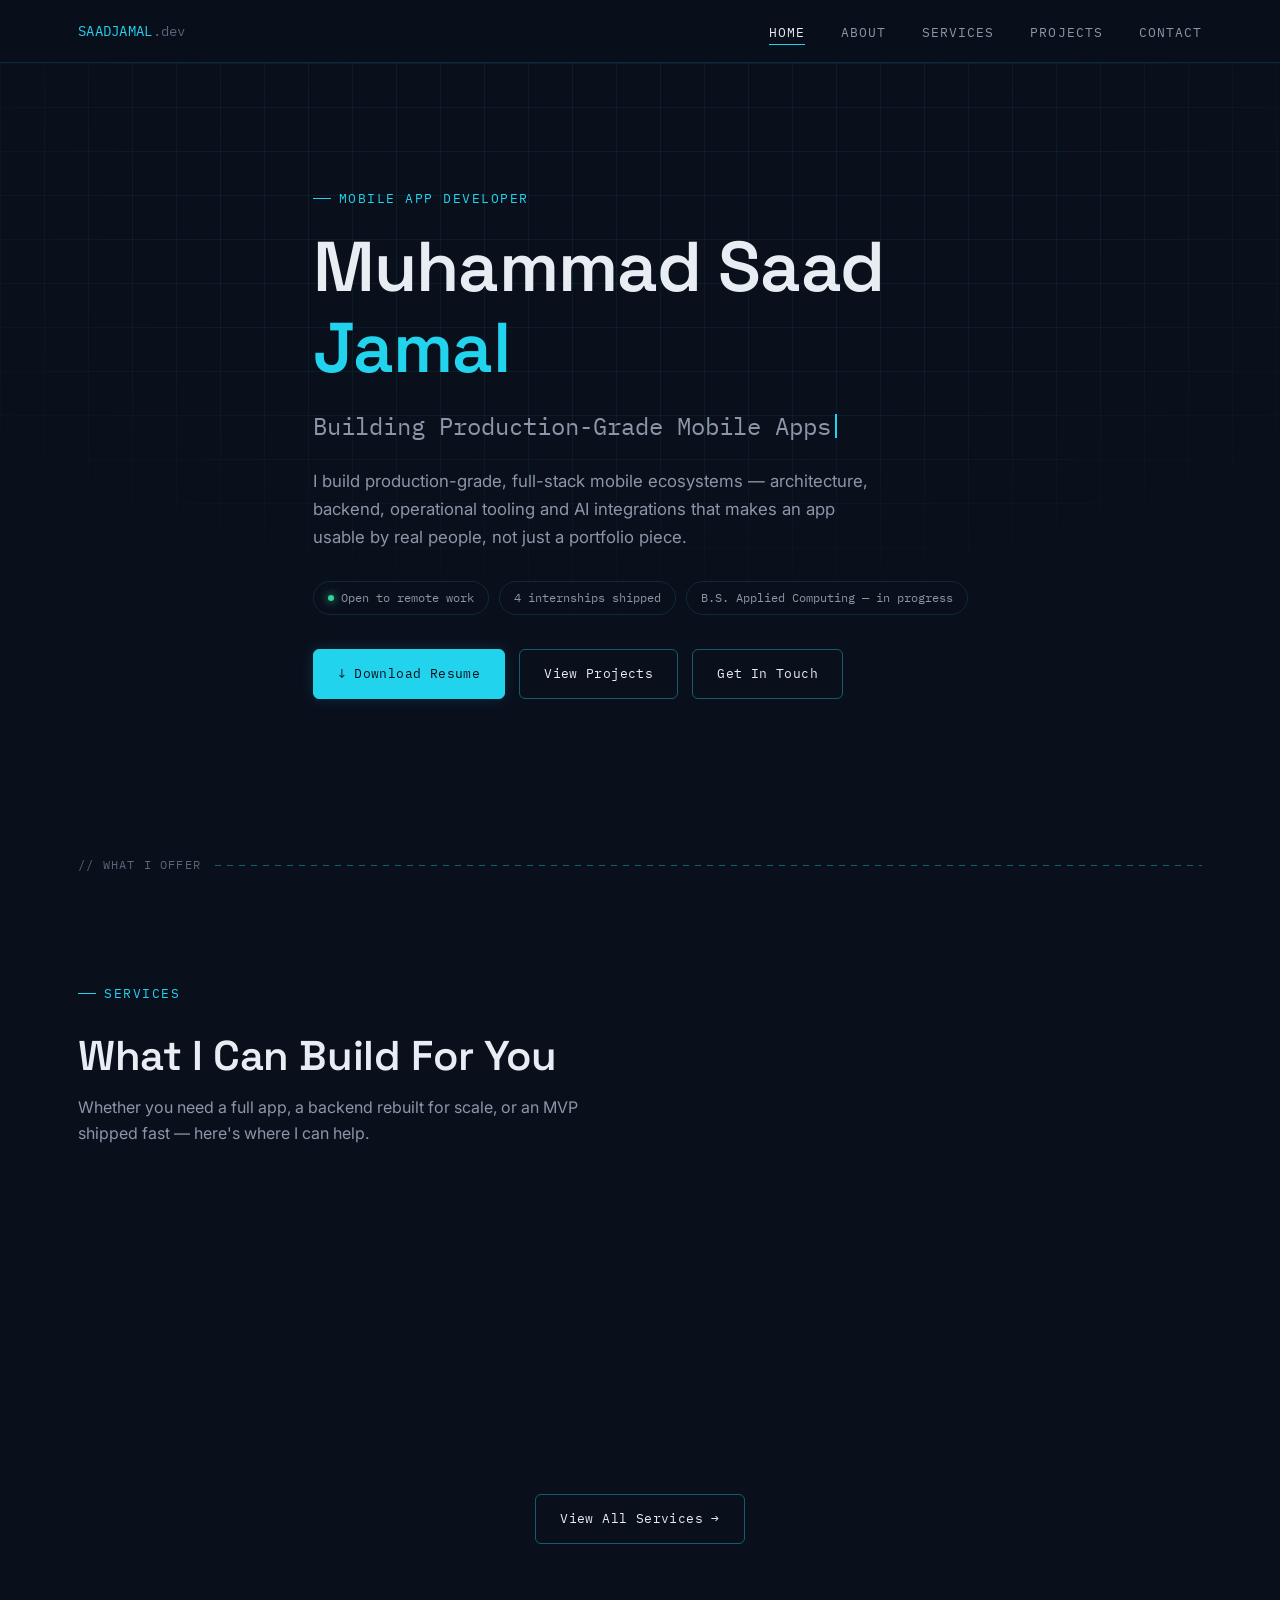
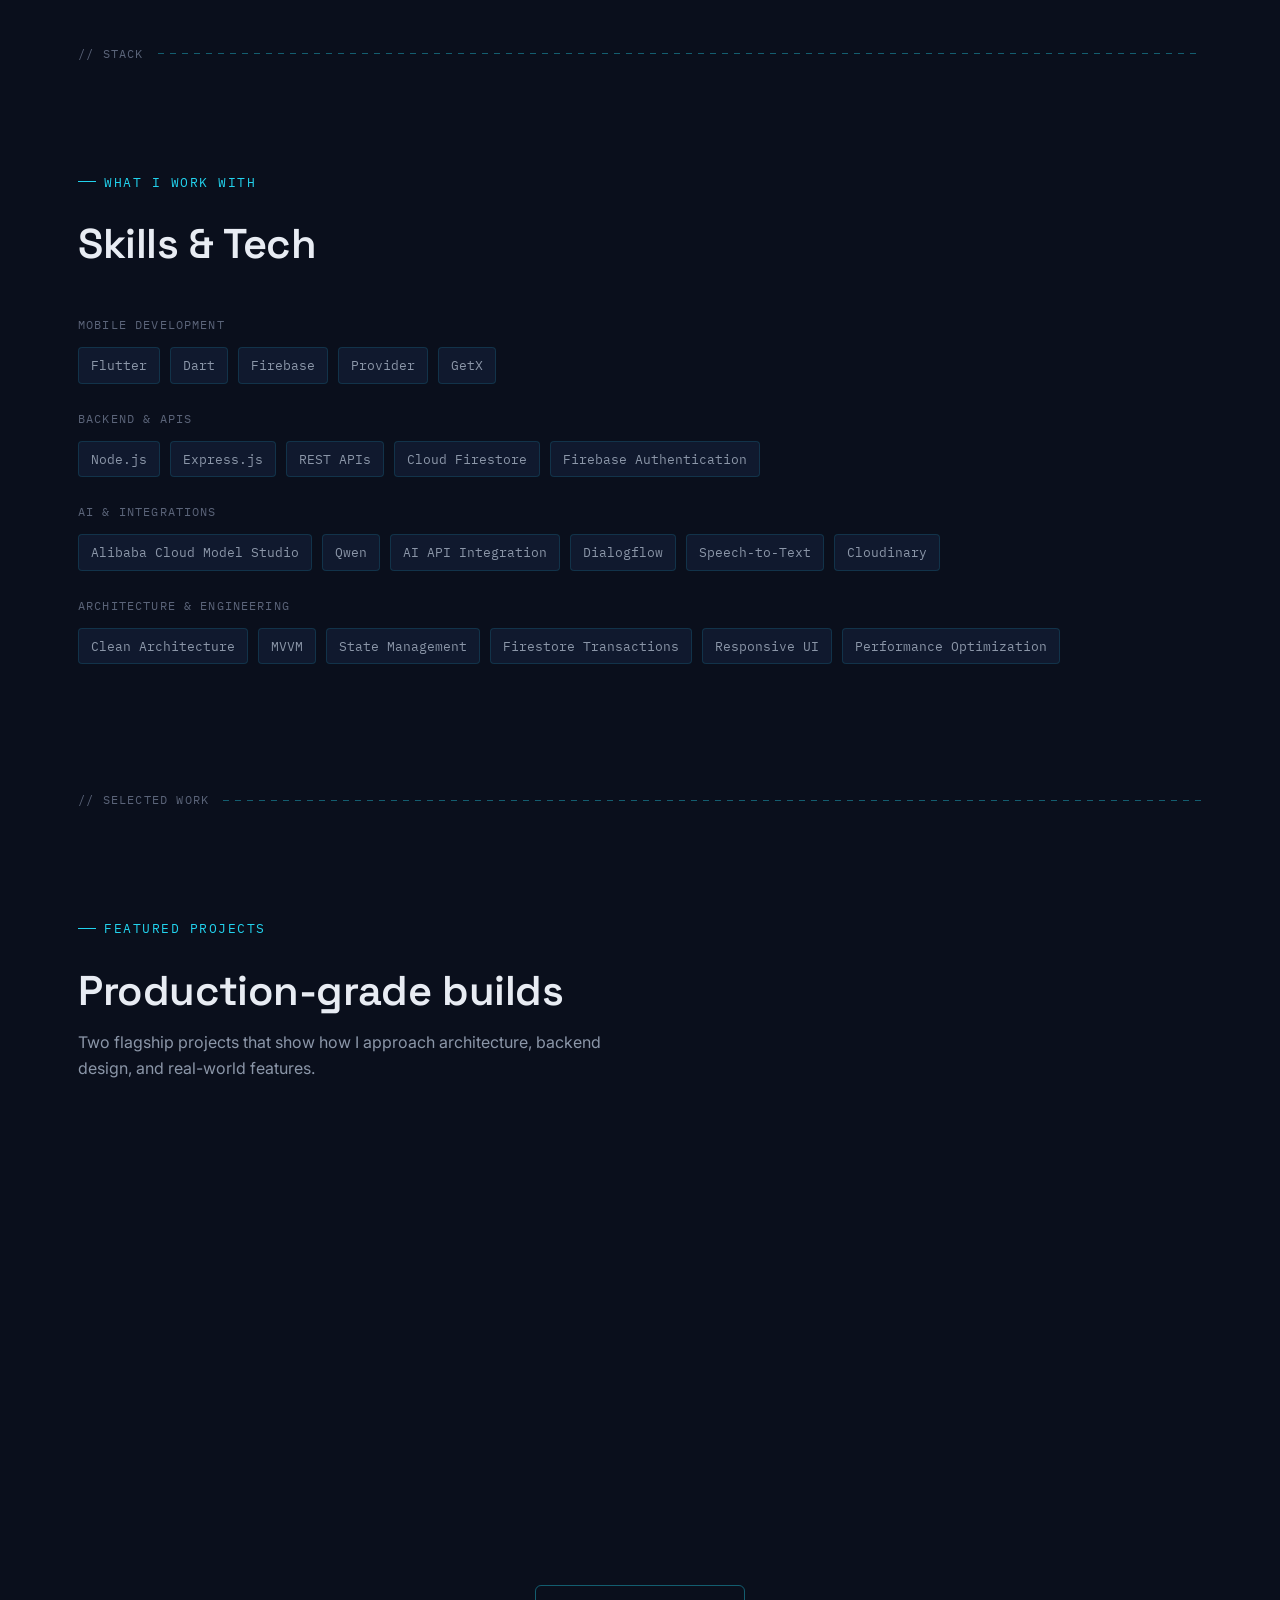
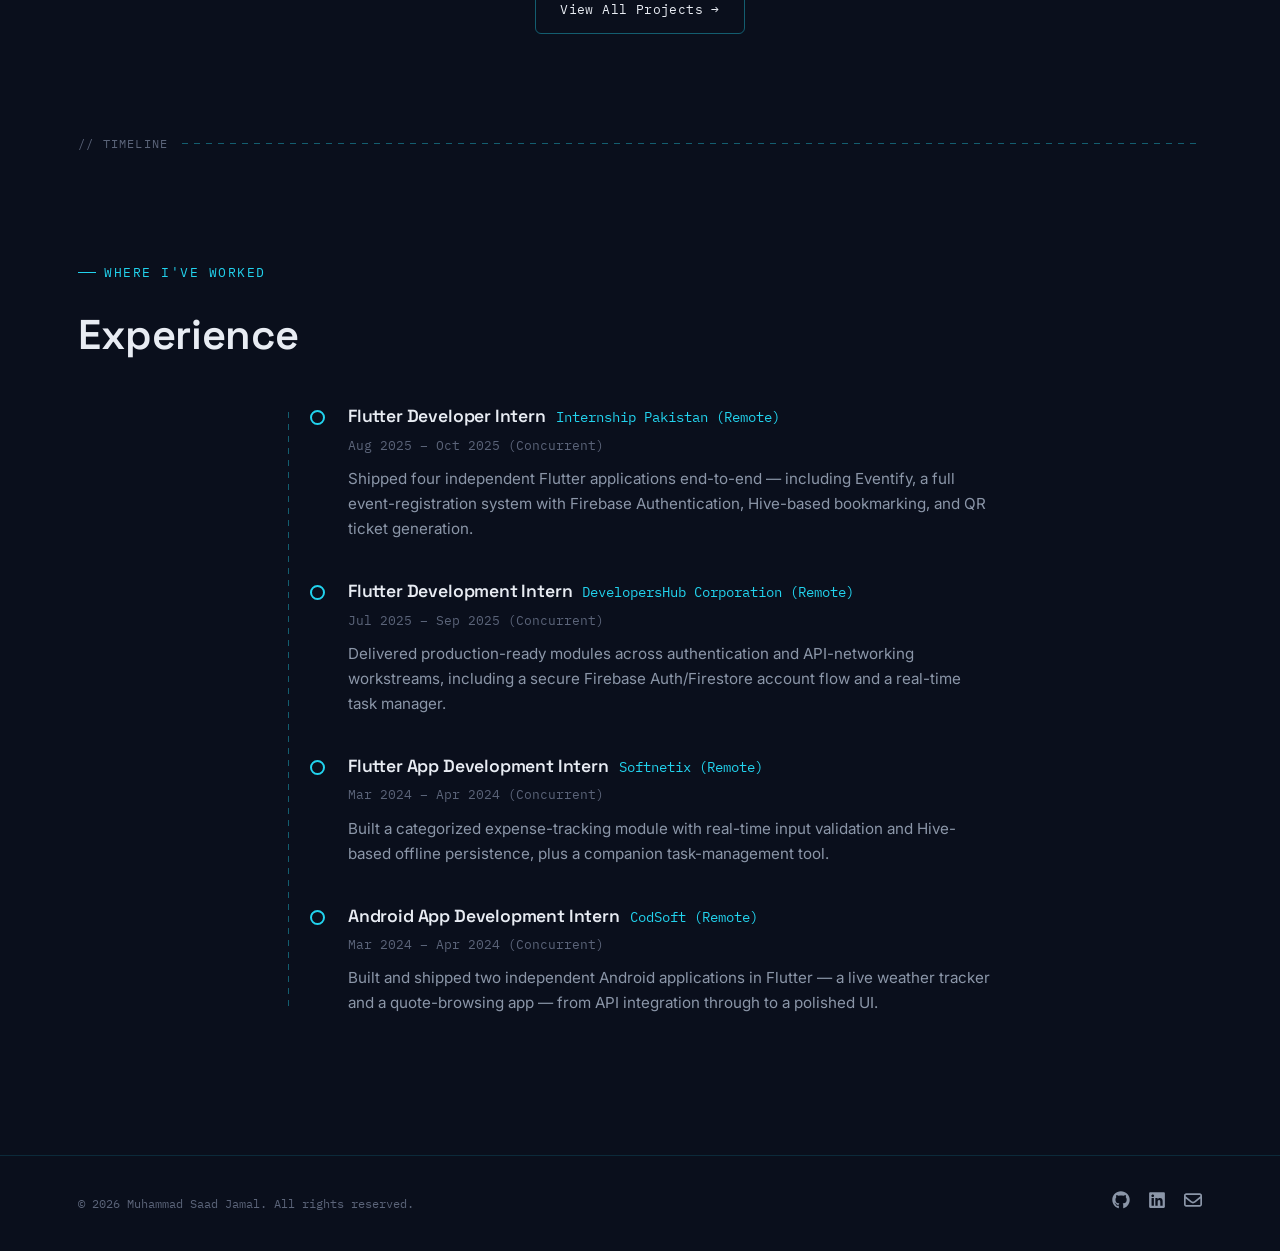
==== commit 6af46bf8: "fix: update email addresses across the portfolio to new domain" ====
--- a/index.html
+++ b/index.html
@@ -23,7 +23,7 @@
 
   <header>
     <nav>
-      <a href="index.html" class="logo">SAAD<span class="dim">.dev</span></a>
+      <a href="index.html" class="logo">SAADJAMAL<span class="dim">.dev</span></a>
       <ul class="nav-links">
         <li><a href="index.html">Home</a></li>
         <li><a href="about.html">About</a></li>
@@ -304,7 +304,7 @@
               d="M416 32H31.9C14.3 32 0 46.5 0 64.3v383.4C0 465.5 14.3 480 31.9 480H416c17.6 0 32-14.5 32-32.3V64.3c0-17.8-14.4-32.3-32-32.3zM135.4 416H69V202.2h66.5V416zm-33.2-243c-21.3 0-38.5-17.3-38.5-38.5S80.9 96 102.2 96c21.2 0 38.5 17.3 38.5 38.5 0 21.3-17.2 38.5-38.5 38.5zm282.1 243h-66.4V312c0-24.8-.5-56.7-34.5-56.7-34.6 0-39.9 27-39.9 54.9V416h-66.4V202.2h63.7v29.2h.9c8.9-16.8 30.6-34.5 62.9-34.5 67.2 0 79.7 44.3 79.7 101.9V416z" />
           </svg>
         </a>
-        <a href="mailto:saadj4775@gmail.com" aria-label="Email">
+        <a href="mailto:hello@saadjamal.dev" aria-label="Email">
           <svg xmlns="http://www.w3.org/2000/svg" viewBox="0 0 512 512" aria-hidden="true">
             <path
               d="M64 112c-8.8 0-16 7.2-16 16v22.1L220.5 291.7c20.7 17 50.4 17 71.1 0L464 150.1V128c0-8.8-7.2-16-16-16H64zM48 212.2V384c0 8.8 7.2 16 16 16H448c8.8 0 16-7.2 16-16V212.2L322 328.8c-38.4 31.5-93.7 31.5-132 0L48 212.2zM0 128C0 92.7 28.7 64 64 64H448c35.3 0 64 28.7 64 64V384c0 35.3-28.7 64-64 64H64c-35.3 0-64-28.7-64-64V128z" />
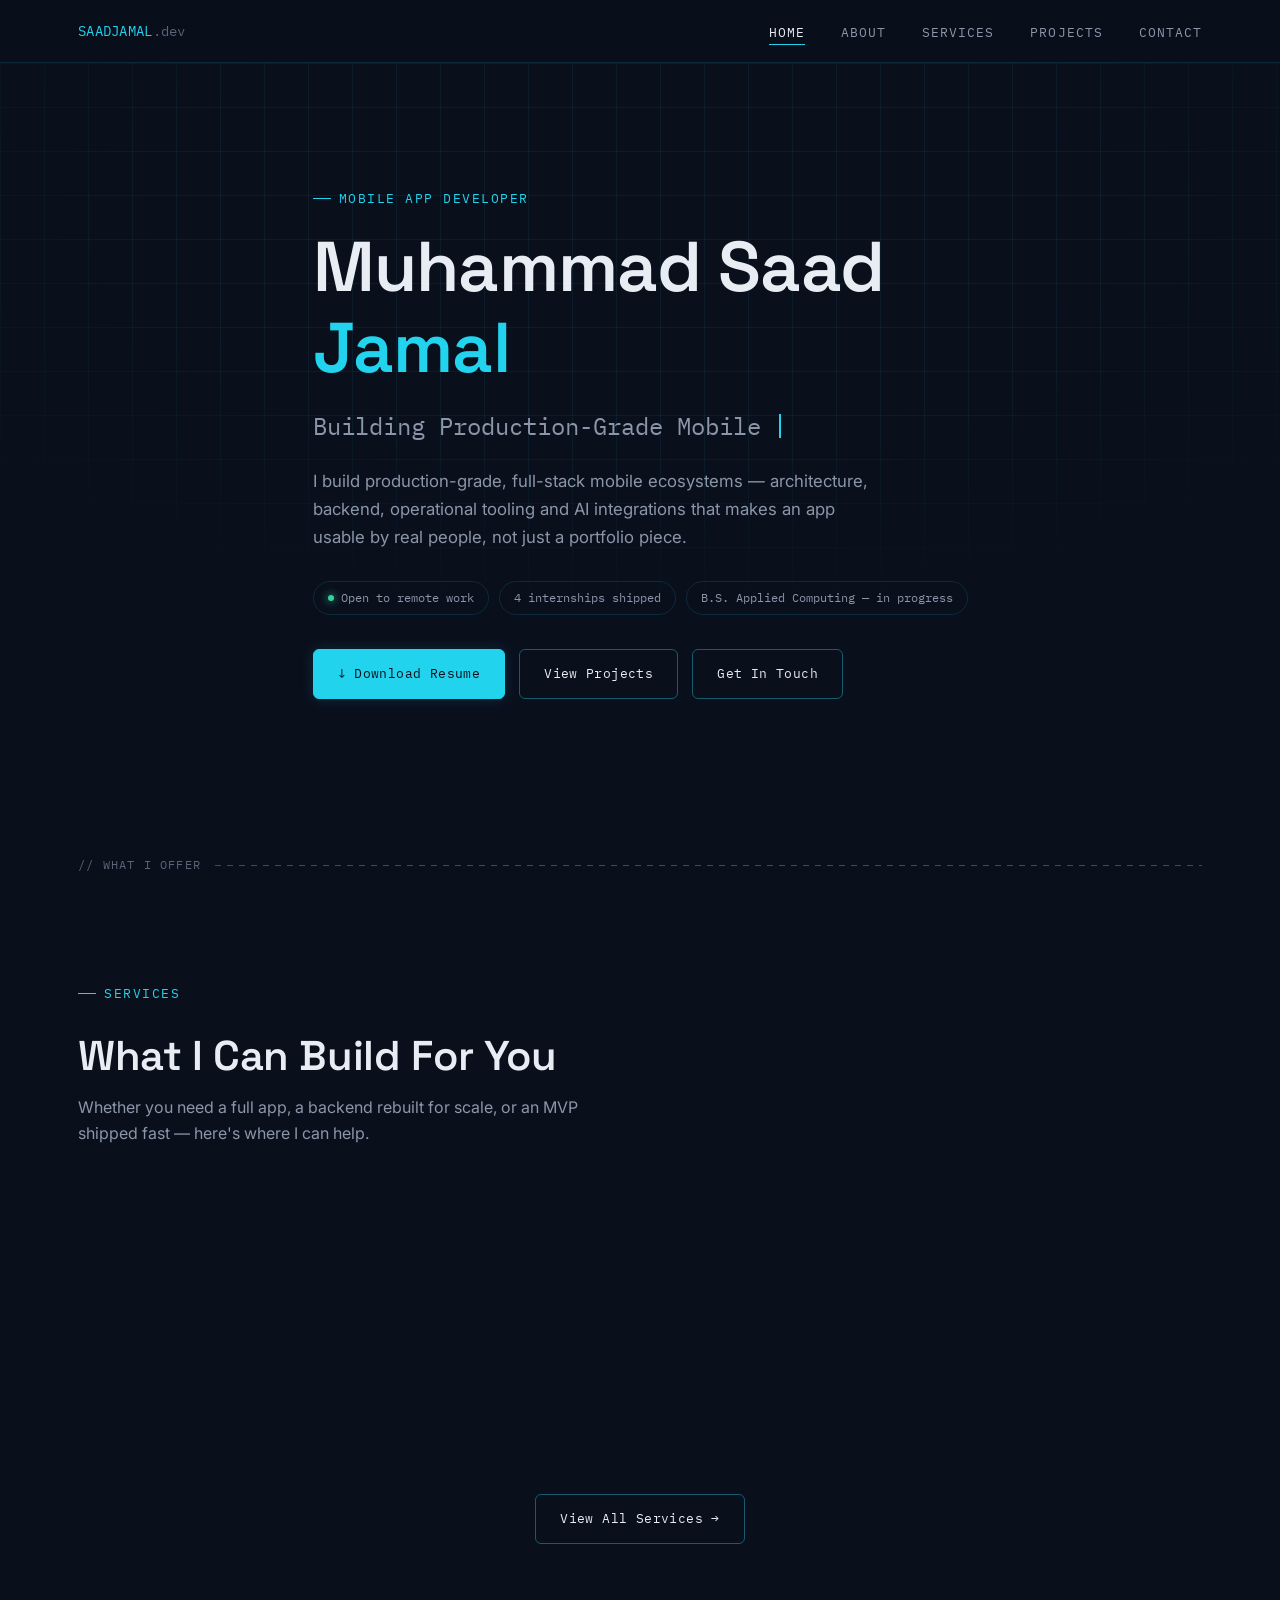
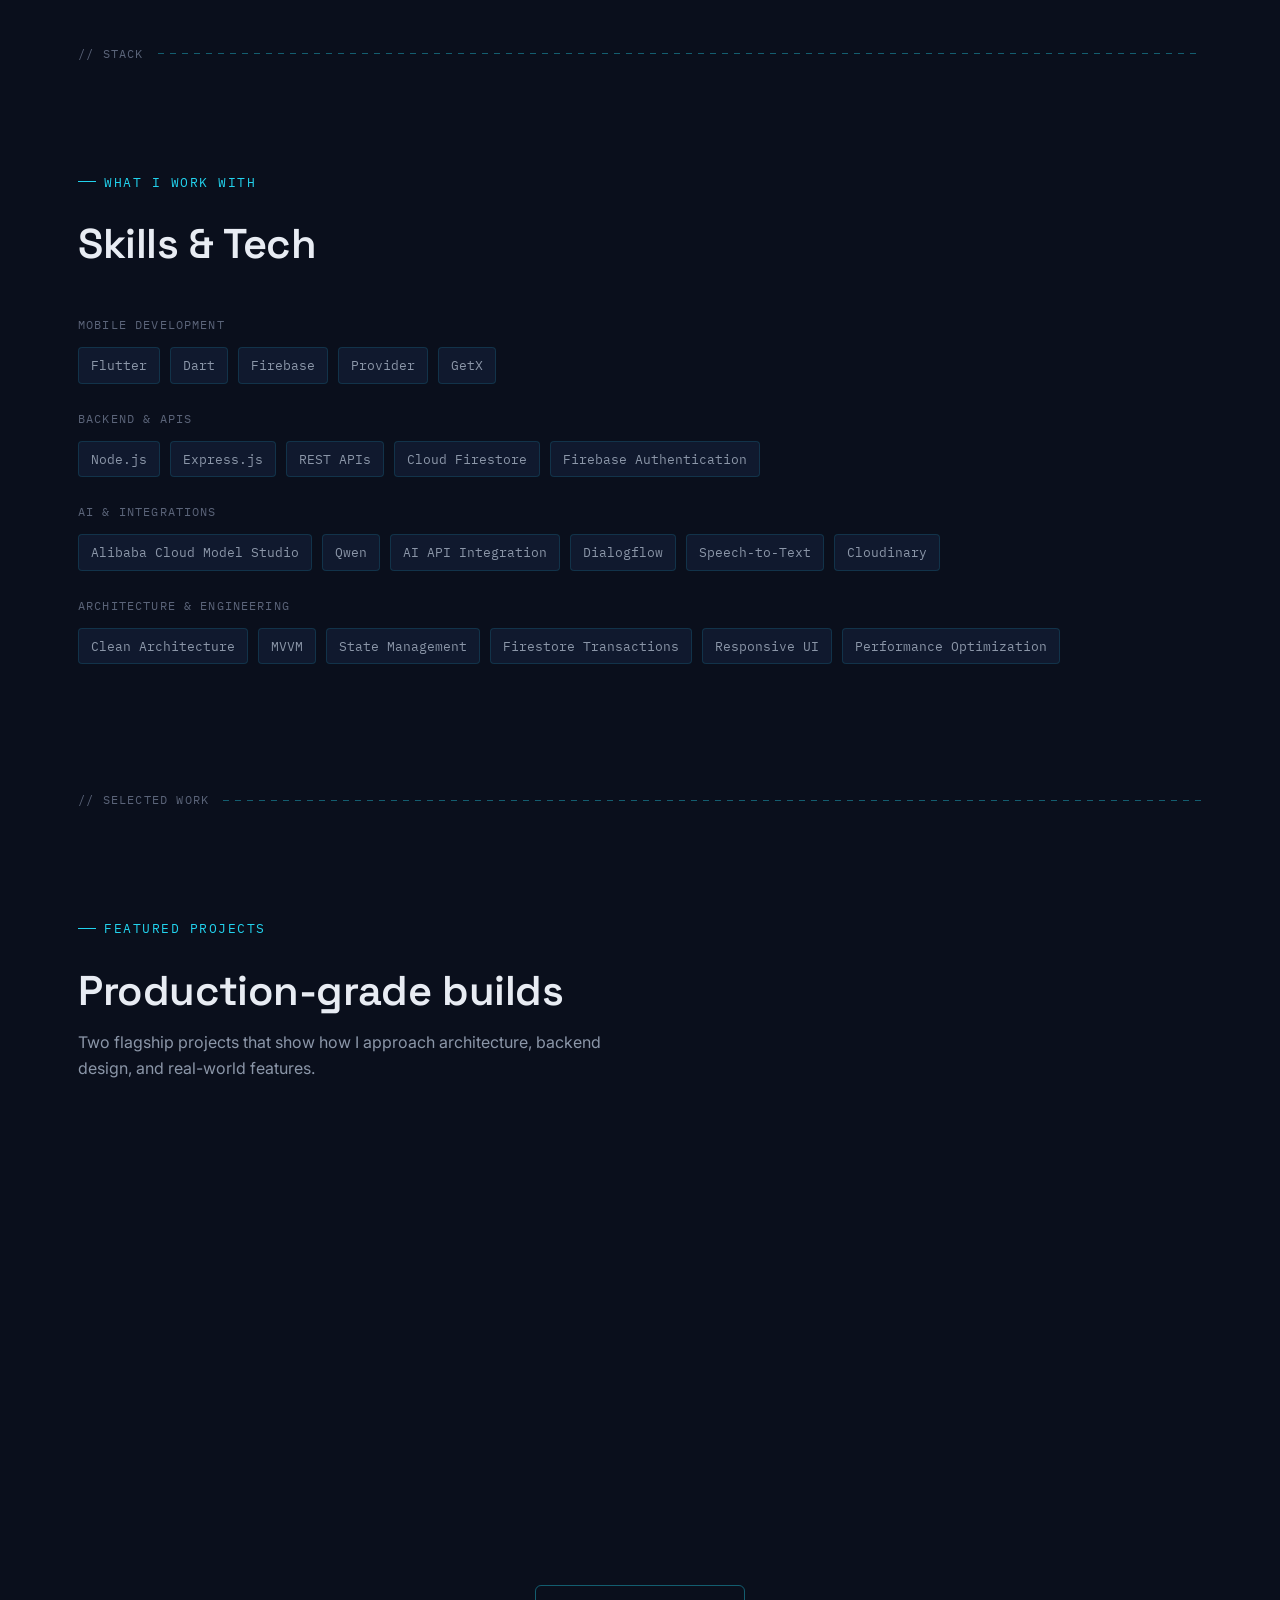
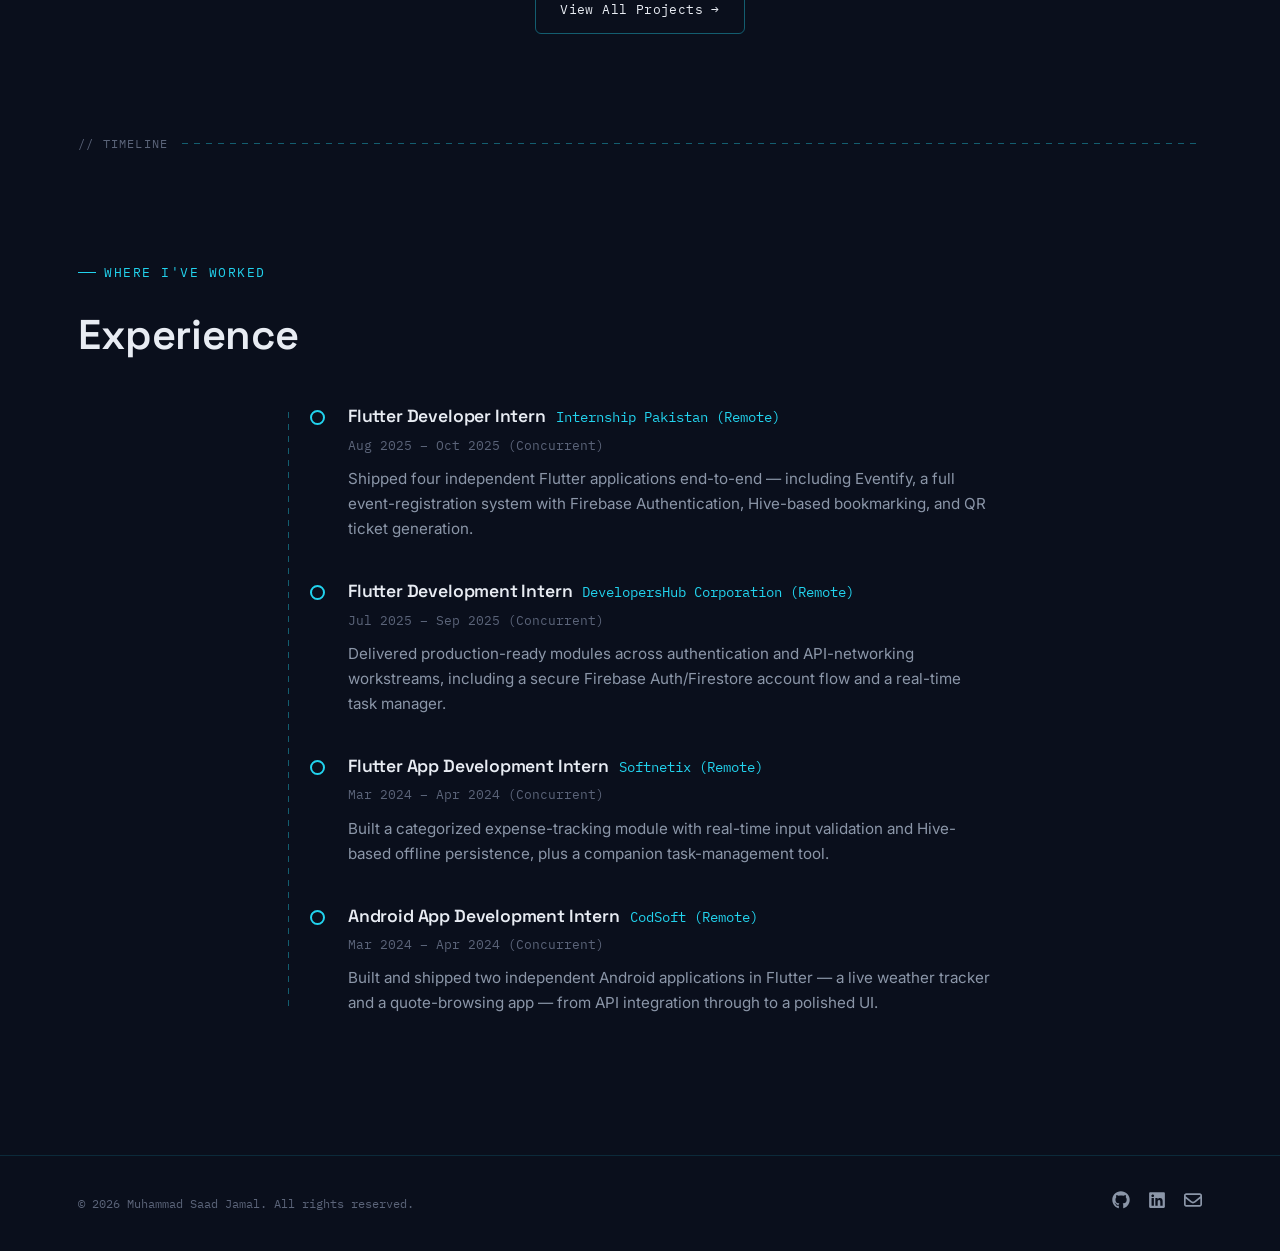
==== commit 7cbcbd86: "feat(seo): add OG image and meta tags" ====
--- a/index.html
+++ b/index.html
@@ -7,6 +7,17 @@
   <title>Muhammad Saad Jamal - Flutter Developer</title>
   <meta name="description"
     content="Flutter Developer building production-grade, full-stack mobile ecosystems with Clean Architecture and Firebase.">
+  <link rel="canonical" href="https://saadjamal.dev/">
+
+  <meta property="og:type" content="website">
+  <meta property="og:site_name" content="Muhammad Saad Jamal">
+  <meta property="og:title" content="Muhammad Saad Jamal - Flutter Developer">
+  <meta property="og:description"
+    content="Flutter Developer building production-grade, full-stack mobile ecosystems with Clean Architecture and Firebase.">
+  <meta property="og:url" content="https://saadjamal.dev/">
+  <meta property="og:image" content="https://saadjamal.dev/assets/img/og-image.png">
+
+  <meta name="twitter:card" content="summary_large_image">
 
   <link rel="icon" type="image/svg+xml" href="assets/img/favicon.svg">
   <link rel="apple-touch-icon" href="assets/img/favicon.svg">
--- a/style.css
+++ b/style.css
@@ -4,26 +4,26 @@
    ========================================================= */
 
 :root {
-  --bg: #0A0F1C;
-  --bg-elevated: #10192E;
+  --bg: #0a0f1c;
+  --bg-elevated: #10192e;
   --bg-elevated-2: #142140;
-  --accent: #0077B5;
-  --accent-bright: #22D3EE;
+  --accent: #0077b5;
+  --accent-bright: #22d3ee;
   --accent-bright-dim: rgba(34, 211, 238, 0.14);
-  --text-primary: #E8ECF3;
-  --text-secondary: #8B96A8;
-  --text-muted: #5B6479;
+  --text-primary: #e8ecf3;
+  --text-secondary: #8b96a8;
+  --text-muted: #5b6479;
   --border: rgba(34, 211, 238, 0.14);
   --border-strong: rgba(34, 211, 238, 0.4);
-  --danger: #FF6B6B;
-  --success: #34D399;
-  --gold: #F5C044;
+  --danger: #ff6b6b;
+  --success: #34d399;
+  --gold: #f5c044;
   --gold-dim: rgba(245, 192, 68, 0.1);
   --gold-border: rgba(245, 192, 68, 0.32);
 
-  --font-display: 'Space Grotesk', sans-serif;
-  --font-body: 'Inter', sans-serif;
-  --font-mono: 'IBM Plex Mono', monospace;
+  --font-display: "Space Grotesk", sans-serif;
+  --font-body: "Inter", sans-serif;
+  --font-mono: "IBM Plex Mono", monospace;
 
   --max-w: 1180px;
   --radius: 6px;
@@ -45,7 +45,9 @@
   html {
     scroll-behavior: auto;
   }
-  *, *::before, *::after {
+  *,
+  *::before,
+  *::after {
     animation-duration: 0.001ms !important;
     animation-iteration-count: 1 !important;
     transition-duration: 0.001ms !important;
@@ -62,7 +64,7 @@
   overflow-x: hidden;
   max-width: 100vw;
   overflow-wrap: break-word;
-  opacity: 0; 
+  opacity: 0;
   animation: fadeIn 0.4s ease-out forwards;
 }
 
@@ -80,7 +82,10 @@
   display: block;
 }
 
-h1, h2, h3, h4 {
+h1,
+h2,
+h3,
+h4 {
   font-family: var(--font-display);
   font-weight: 600;
   line-height: 1.15;
@@ -112,8 +117,16 @@
     linear-gradient(var(--border) 1px, transparent 1px),
     linear-gradient(90deg, var(--border) 1px, transparent 1px);
   background-size: 44px 44px;
-  -webkit-mask-image: radial-gradient(ellipse 80% 60% at 50% 20%, #000 40%, transparent 90%);
-  mask-image: radial-gradient(ellipse 80% 60% at 50% 20%, #000 40%, transparent 90%);
+  -webkit-mask-image: radial-gradient(
+    ellipse 80% 60% at 50% 20%,
+    #000 40%,
+    transparent 90%
+  );
+  mask-image: radial-gradient(
+    ellipse 80% 60% at 50% 20%,
+    #000 40%,
+    transparent 90%
+  );
   pointer-events: none;
   opacity: 0.55;
 }
@@ -169,7 +182,7 @@
 }
 
 .nav-links a::after {
-  content: '';
+  content: "";
   position: absolute;
   left: 0;
   bottom: 0;
@@ -203,9 +216,15 @@
   transition: 0.3s;
 }
 
-.hamburger.active .bar:nth-child(1) { transform: rotate(-45deg) translate(-5px, 5px); }
-.hamburger.active .bar:nth-child(2) { opacity: 0; }
-.hamburger.active .bar:nth-child(3) { transform: rotate(45deg) translate(-5px, -5px); }
+.hamburger.active .bar:nth-child(1) {
+  transform: rotate(-45deg) translate(-5px, 5px);
+}
+.hamburger.active .bar:nth-child(2) {
+  opacity: 0;
+}
+.hamburger.active .bar:nth-child(3) {
+  transform: rotate(45deg) translate(-5px, -5px);
+}
 
 @media (max-width: 768px) {
   .nav-links {
@@ -223,9 +242,16 @@
     transform: translateX(100%);
     transition: transform 0.3s ease-in-out;
   }
-  .nav-links li { margin: 14px 0; }
-  .hamburger { display: flex; z-index: 20; }
-  .nav-links.nav-active { transform: translateX(0); }
+  .nav-links li {
+    margin: 14px 0;
+  }
+  .hamburger {
+    display: flex;
+    z-index: 20;
+  }
+  .nav-links.nav-active {
+    transform: translateX(0);
+  }
 }
 
 /* =========================================================
@@ -245,7 +271,7 @@
 }
 
 .eyebrow::before {
-  content: '';
+  content: "";
   width: 18px;
   height: 1px;
   background: var(--accent-bright);
@@ -272,7 +298,11 @@
 .section-divider .line {
   flex: 1;
   height: 1px;
-  background: repeating-linear-gradient(90deg, var(--border-strong) 0 6px, transparent 6px 12px);
+  background: repeating-linear-gradient(
+    90deg,
+    var(--border-strong) 0 6px,
+    transparent 6px 12px
+  );
 }
 
 section {
@@ -494,11 +524,19 @@
   border: 1px solid var(--border);
   border-radius: var(--radius);
   padding: 26px;
-  transition: border-color 0.3s ease, transform 0.3s ease;
-}
-
-.service-card, .project-card, .looking-for-box {
-  background: linear-gradient(145deg, rgba(16, 25, 46, 0.9), rgba(20, 33, 64, 0.5));
+  transition:
+    border-color 0.3s ease,
+    transform 0.3s ease;
+}
+
+.service-card,
+.project-card,
+.looking-for-box {
+  background: linear-gradient(
+    145deg,
+    rgba(16, 25, 46, 0.9),
+    rgba(20, 33, 64, 0.5)
+  );
   backdrop-filter: blur(12px);
   position: relative;
   overflow: hidden;
@@ -536,14 +574,19 @@
   margin-bottom: 8px;
 }
 
-.service-card:hover, .project-card:hover {
+.service-card:hover,
+.project-card:hover {
   box-shadow: 0 10px 30px -10px rgba(34, 211, 238, 0.15);
 }
 
-.service-card::before, .project-card::before {
+.service-card::before,
+.project-card::before {
   content: "";
   position: absolute;
-  top: 0; left: 0; right: 0; bottom: 0;
+  top: 0;
+  left: 0;
+  right: 0;
+  bottom: 0;
   border-radius: inherit;
   background: radial-gradient(
     600px circle at var(--mouse-x, 0) var(--mouse-y, 0),
@@ -556,11 +599,13 @@
   z-index: 0;
 }
 
-.service-card:hover::before, .project-card:hover::before {
+.service-card:hover::before,
+.project-card:hover::before {
   opacity: 1;
 }
 
-.service-card *, .project-card * {
+.service-card *,
+.project-card * {
   position: relative;
   z-index: 1;
 }
@@ -623,7 +668,9 @@
   padding: 28px;
   opacity: 0;
   transform: translateY(24px);
-  transition: border-color 0.3s ease, transform 0.3s ease;
+  transition:
+    border-color 0.3s ease,
+    transform 0.3s ease;
 }
 
 .project-card.revealed {
@@ -637,7 +684,7 @@
 
 .project-card::before,
 .project-card::after {
-  content: '';
+  content: "";
   position: absolute;
   width: 10px;
   height: 10px;
@@ -699,7 +746,7 @@
 }
 
 .project-card .spec-list li::before {
-  content: '·';
+  content: "·";
   position: absolute;
   left: 0;
   color: var(--accent-bright);
@@ -751,6 +798,21 @@
   pointer-events: none;
 }
 
+.project-card .project-links a.btn-apk {
+  color: var(--accent-bright);
+  background: var(--accent-bright-dim);
+  border-color: var(--border-strong);
+}
+
+.project-card .project-links a.btn-apk:hover {
+  background: var(--accent-bright);
+  color: var(--bg);
+}
+
+.project-card .project-links a.btn-apk svg {
+  flex-shrink: 0;
+}
+
 .project-card .gallery-img {
   width: 100%;
   height: auto;
@@ -773,8 +835,11 @@
   color: var(--text-muted);
   text-align: center;
   letter-spacing: 0.05em;
-  background:
-    repeating-linear-gradient(135deg, rgba(34,211,238,0.03) 0 10px, transparent 10px 20px);
+  background: repeating-linear-gradient(
+    135deg,
+    rgba(34, 211, 238, 0.03) 0 10px,
+    transparent 10px 20px
+  );
 }
 
 .view-all-row {
@@ -796,13 +861,17 @@
 }
 
 .timeline::before {
-  content: '';
+  content: "";
   position: absolute;
   left: 28px;
   top: 6px;
   bottom: 6px;
   width: 1px;
-  background: repeating-linear-gradient(180deg, var(--border-strong) 0 6px, transparent 6px 12px);
+  background: repeating-linear-gradient(
+    180deg,
+    var(--border-strong) 0 6px,
+    transparent 6px 12px
+  );
 }
 
 .timeline-item {
@@ -810,10 +879,12 @@
   padding: 0 0 40px 60px;
 }
 
-.timeline-item:last-child { padding-bottom: 0; }
+.timeline-item:last-child {
+  padding-bottom: 0;
+}
 
 .timeline-item::before {
-  content: '';
+  content: "";
   position: absolute;
   left: 22px;
   top: 4px;
@@ -879,7 +950,10 @@
 }
 
 @media (max-width: 860px) {
-  .two-col { grid-template-columns: 1fr; gap: 40px; }
+  .two-col {
+    grid-template-columns: 1fr;
+    gap: 40px;
+  }
 }
 
 .looking-for-box {
@@ -910,7 +984,7 @@
 }
 
 .looking-for-box li::before {
-  content: '→';
+  content: "→";
   position: absolute;
   left: 0;
   color: var(--accent-bright);
@@ -1006,7 +1080,9 @@
   outline: none;
 }
 
-textarea { resize: vertical; }
+textarea {
+  resize: vertical;
+}
 
 .privacy-note {
   font-size: 0.82rem;
@@ -1067,34 +1143,45 @@
    ========================================================= */
 
 @keyframes fadeUp {
-  from { opacity: 0; transform: translateY(24px); }
-  to { opacity: 1; transform: translateY(0); }
+  from {
+    opacity: 0;
+    transform: translateY(24px);
+  }
+  to {
+    opacity: 1;
+    transform: translateY(0);
+  }
 }
 
 @keyframes blink {
-  0%, 100% { opacity: 1; }
-  50% { opacity: 0; }
+  0%,
+  100% {
+    opacity: 1;
+  }
+  50% {
+    opacity: 0;
+  }
 }
 
 @keyframes fadeIn {
-  from { 
-    opacity: 0; 
-    transform: translateY(15px); 
-  }
-  to { 
-    opacity: 1; 
-    transform: translateY(0); 
+  from {
+    opacity: 0;
+    transform: translateY(15px);
+  }
+  to {
+    opacity: 1;
+    transform: translateY(0);
   }
 }
 
 @keyframes fadeOut {
-  from { 
-    opacity: 1; 
-    transform: translateY(0); 
-  }
-  to { 
-    opacity: 0; 
-    transform: translateY(-15px); 
+  from {
+    opacity: 1;
+    transform: translateY(0);
+  }
+  to {
+    opacity: 0;
+    transform: translateY(-15px);
   }
 }
 
@@ -1103,10 +1190,19 @@
    ========================================================= */
 
 @media (max-width: 640px) {
-  section { padding: 70px 0; }
-  .hero { min-height: auto; padding: 120px 0 60px; }
-  .btn-row { flex-direction: column; }
-  .btn { justify-content: center; }
+  section {
+    padding: 70px 0;
+  }
+  .hero {
+    min-height: auto;
+    padding: 120px 0 60px;
+  }
+  .btn-row {
+    flex-direction: column;
+  }
+  .btn {
+    justify-content: center;
+  }
 }
 
 @media (prefers-reduced-motion: reduce) {
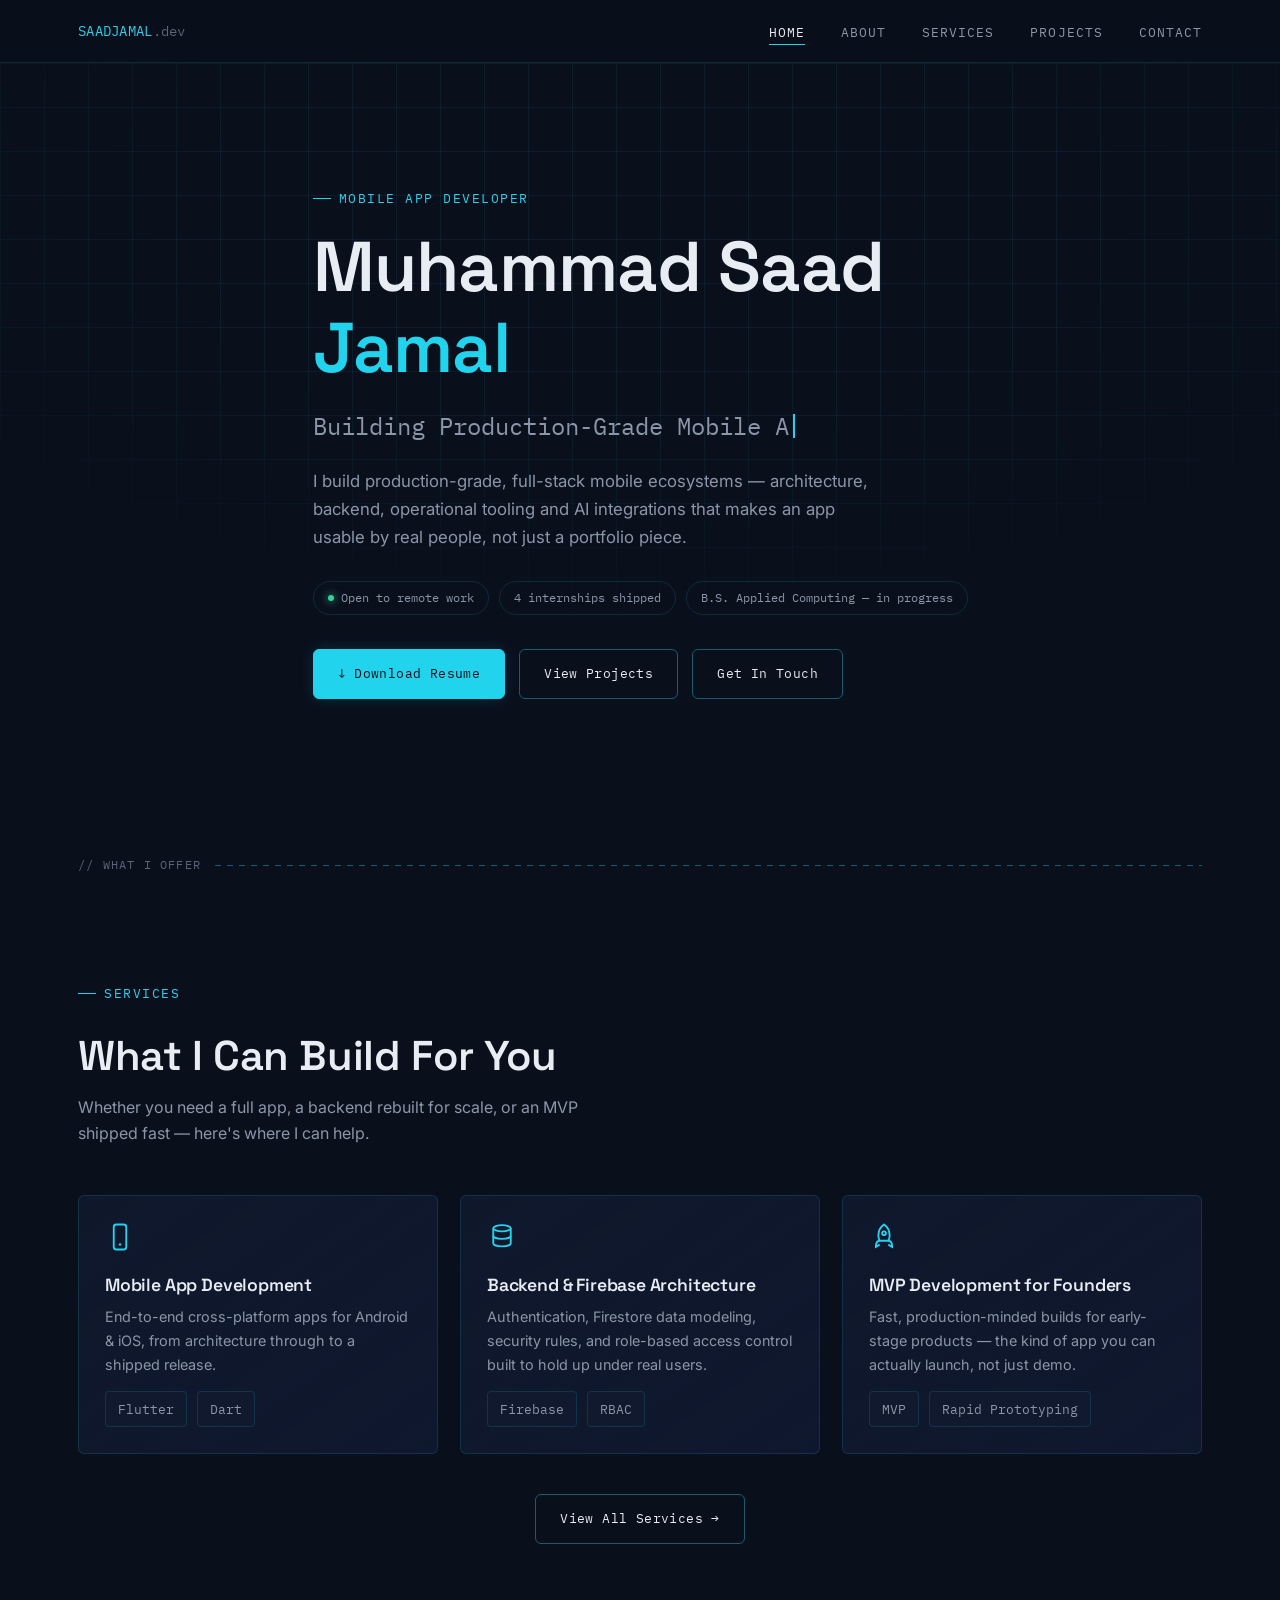
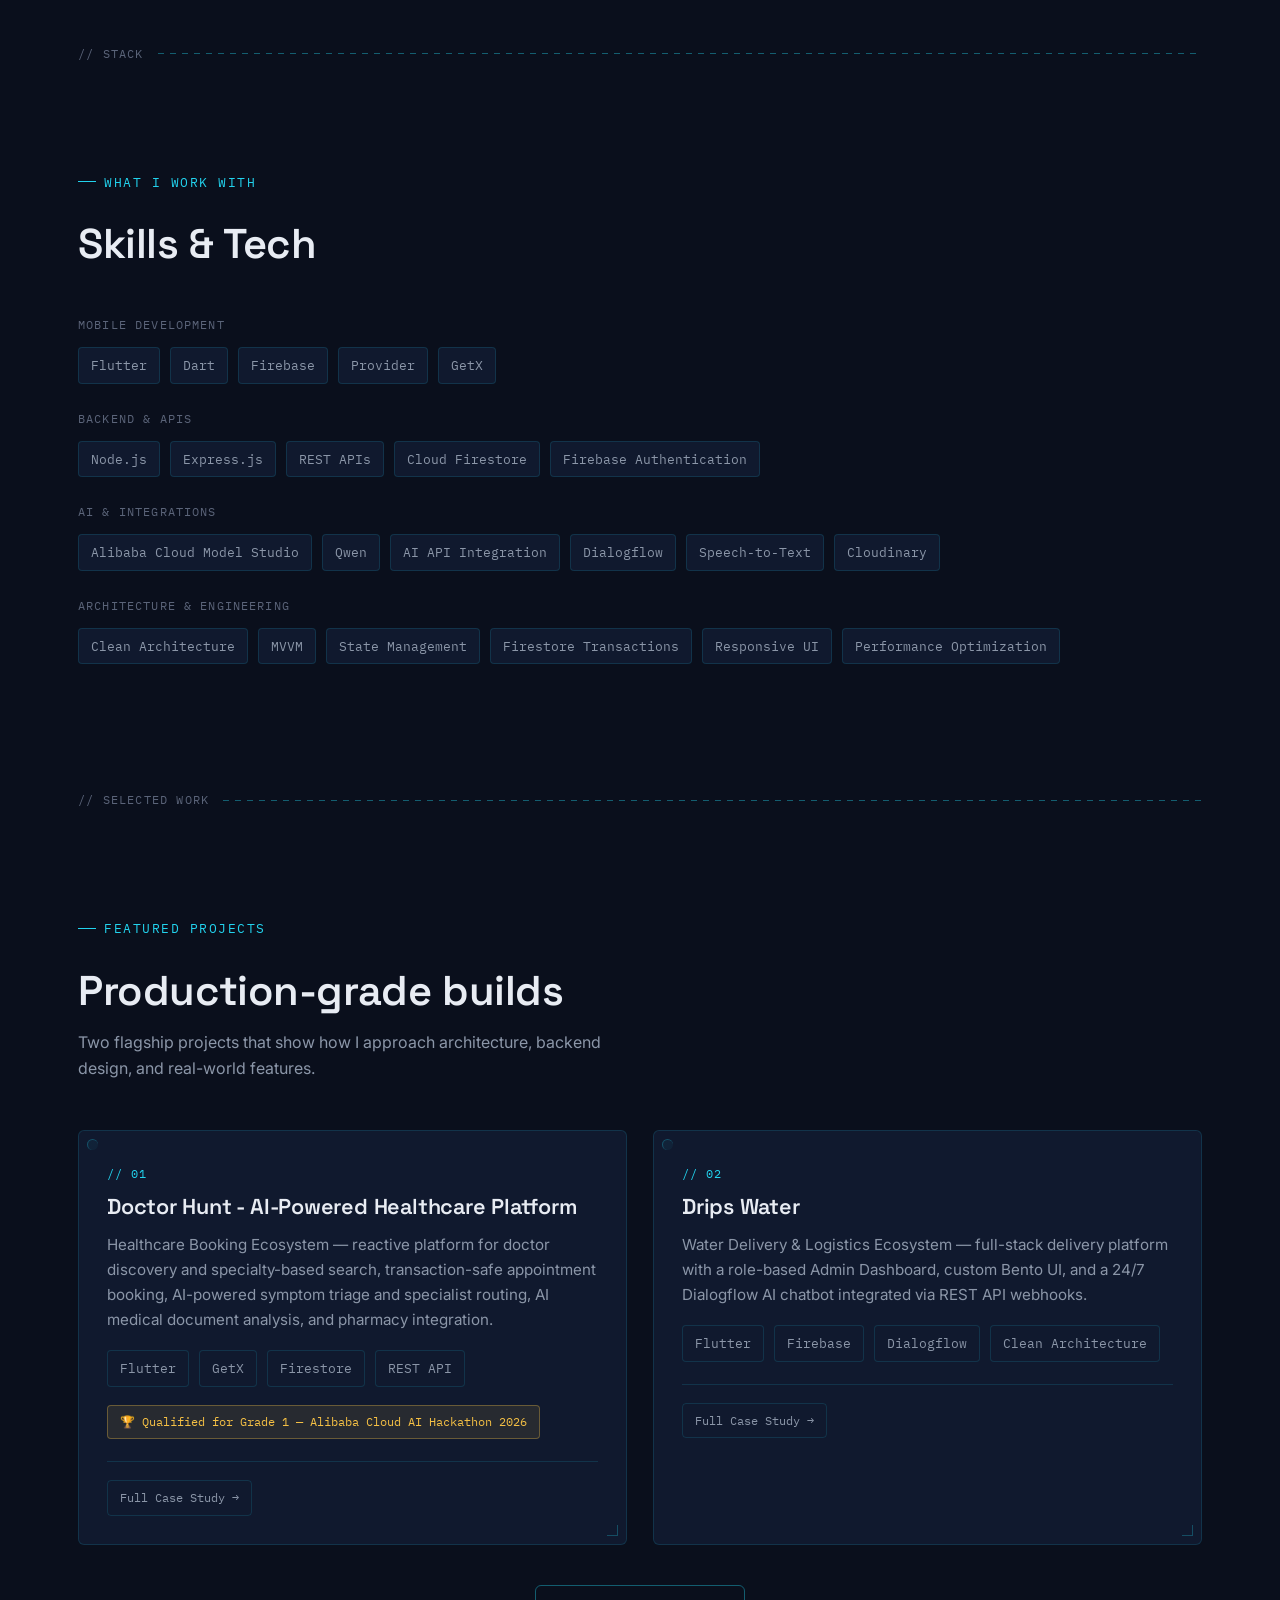
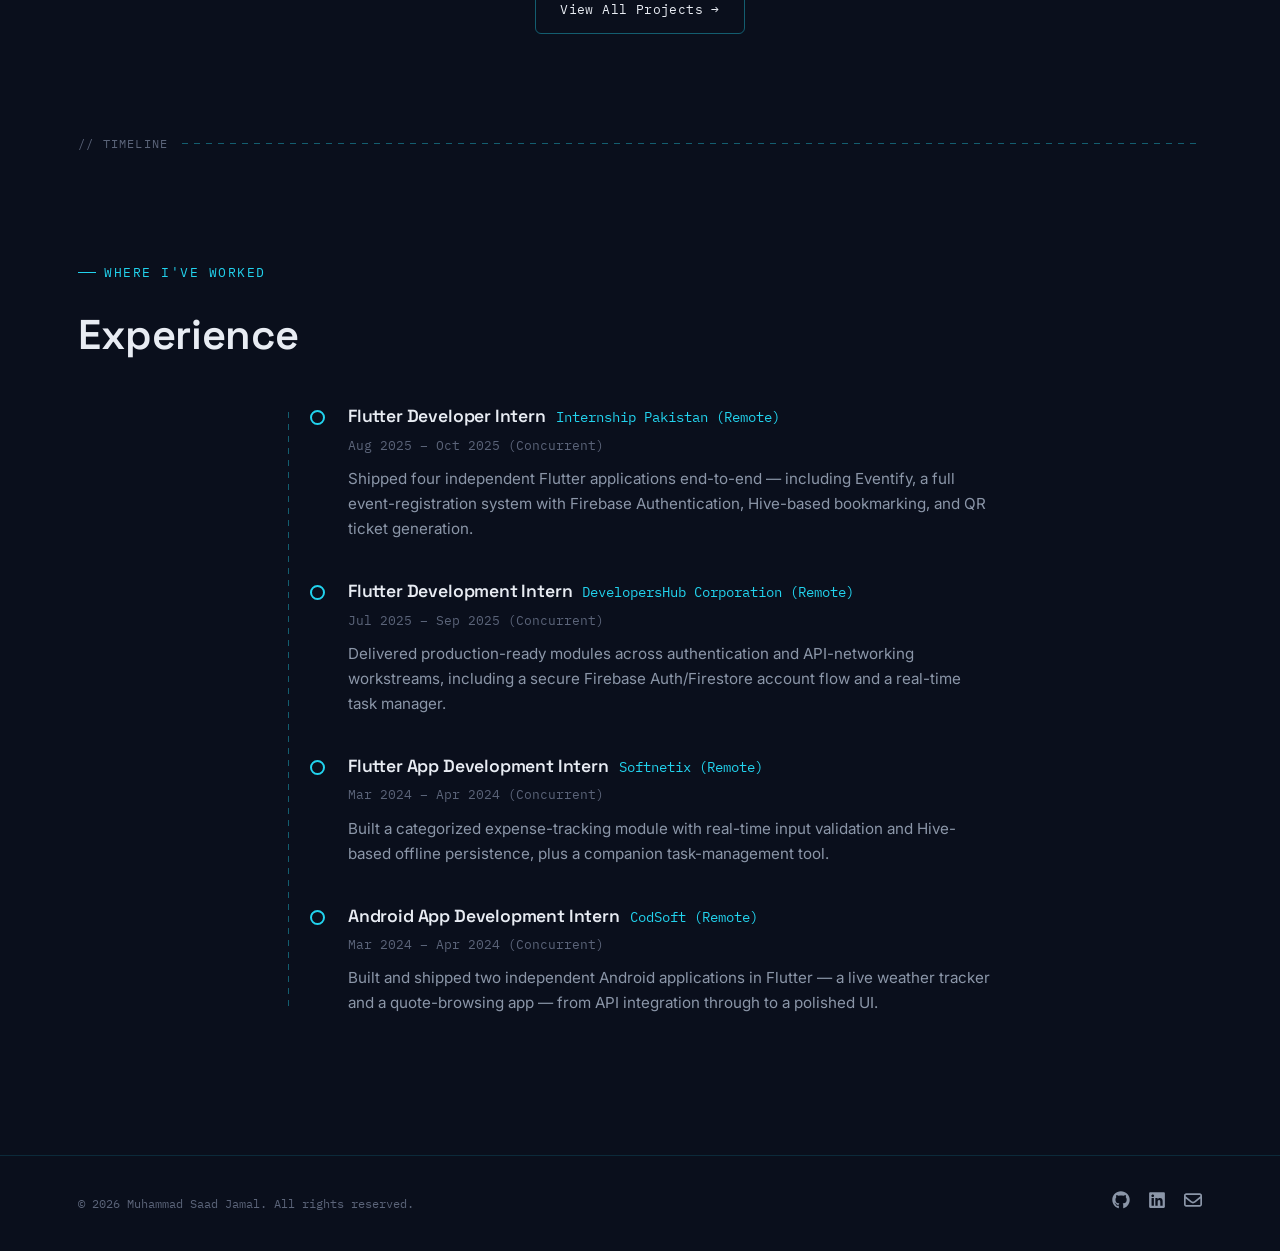
==== commit eccbfd10: "feat: optimize font loading with preload and noscript fallback" ====
--- a/index.html
+++ b/index.html
@@ -26,7 +26,11 @@
   <link rel="preconnect" href="https://fonts.gstatic.com" crossorigin>
   <link
     href="https://fonts.googleapis.com/css2?family=Space+Grotesk:wght@500;600;700&family=Inter:wght@400;500;600&family=IBM+Plex+Mono:wght@400;500&display=swap"
-    rel="stylesheet">
+    rel="preload" as="style" onload="this.onload=null;this.rel='stylesheet'">
+  <noscript>
+    <link rel="stylesheet"
+      href="https://fonts.googleapis.com/css2?family=Space+Grotesk:wght@500;600;700&family=Inter:wght@400;500;600&family=IBM+Plex+Mono:wght@400;500&display=swap">
+  </noscript>
   <link rel="stylesheet" href="style.css">
 </head>
 
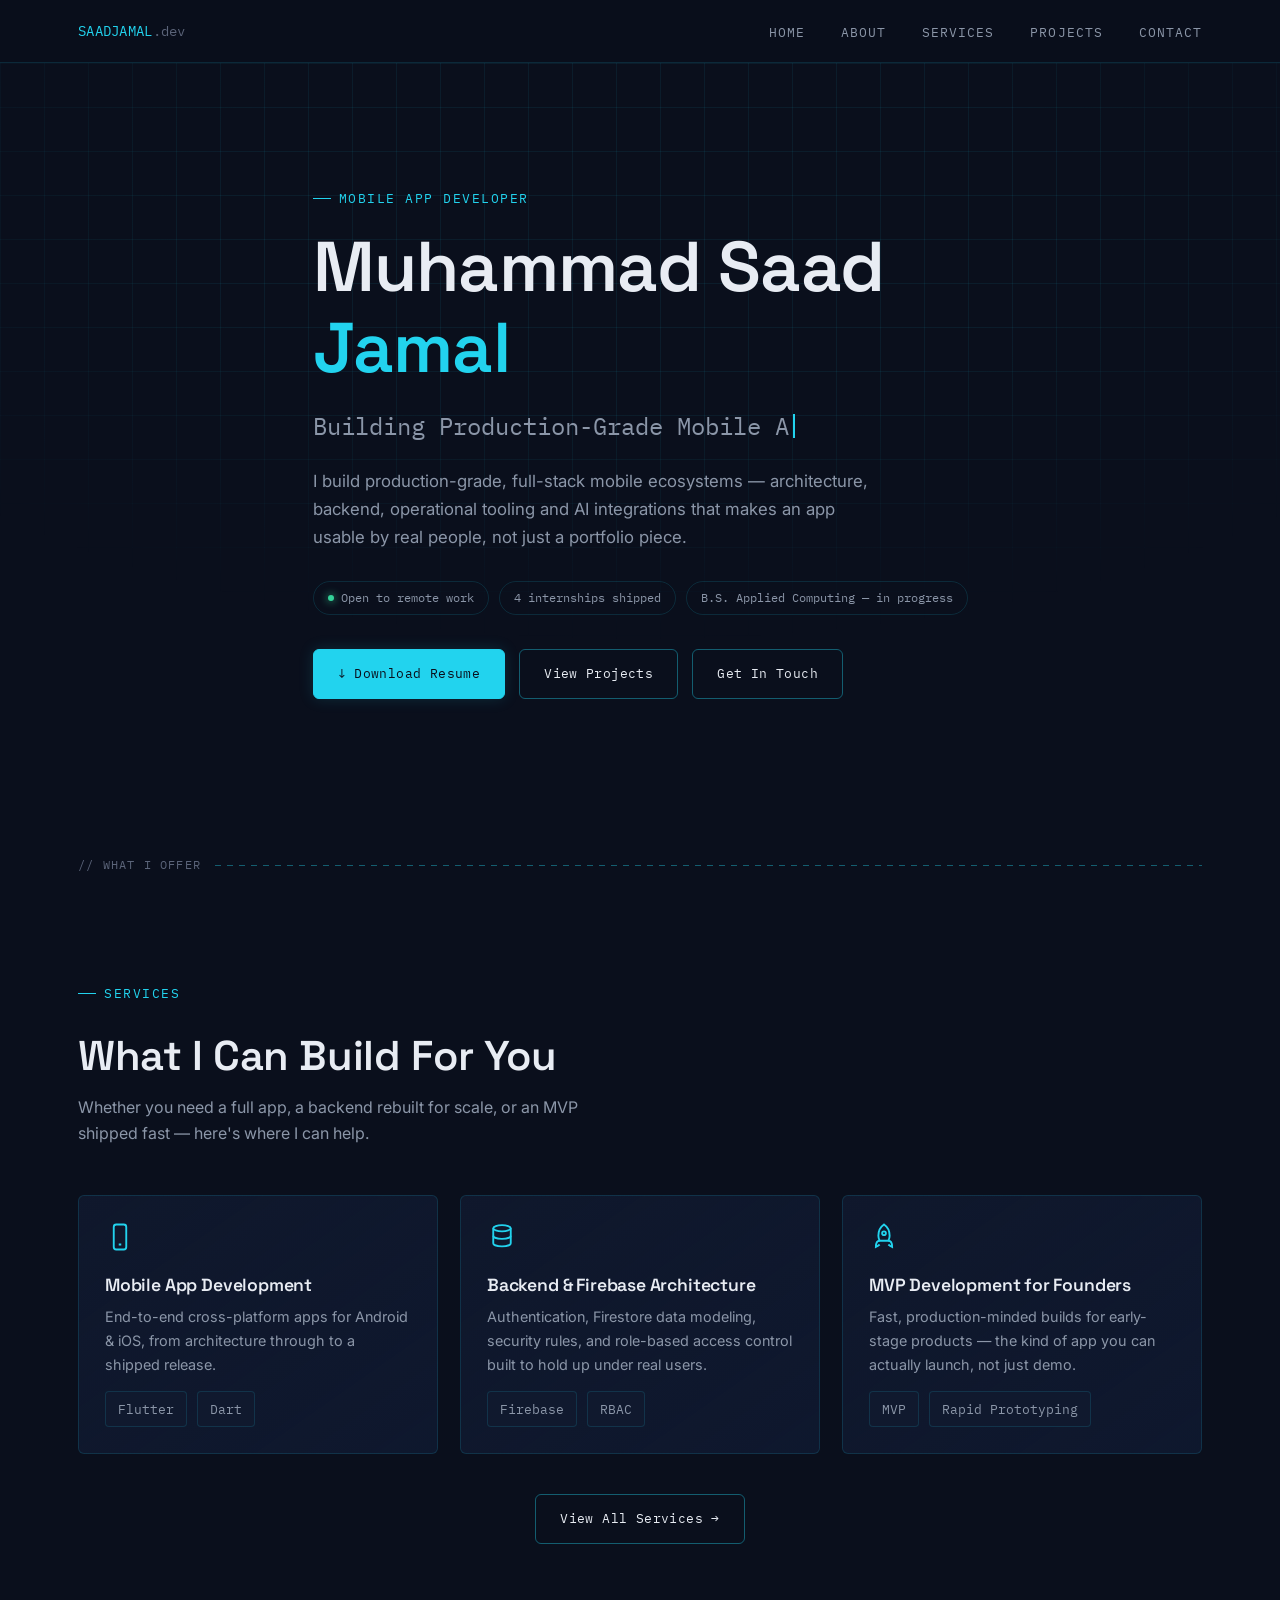
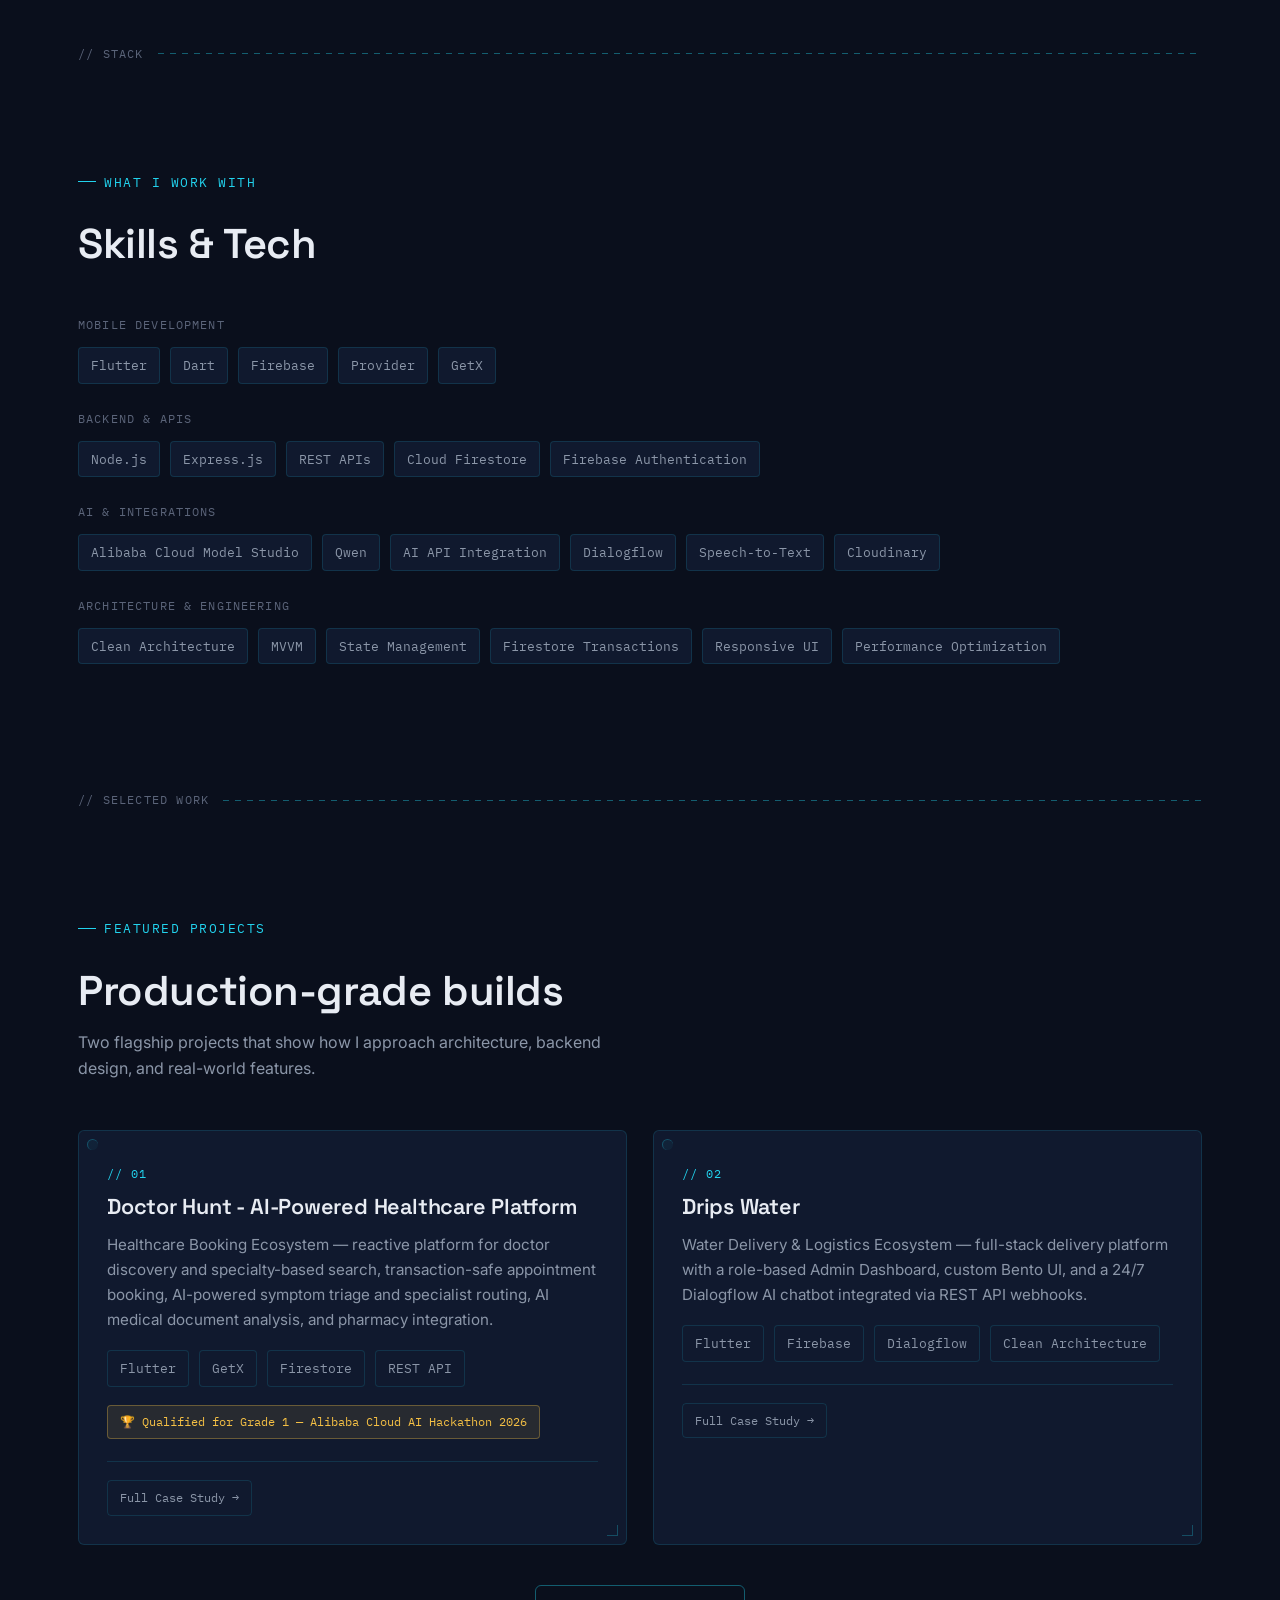
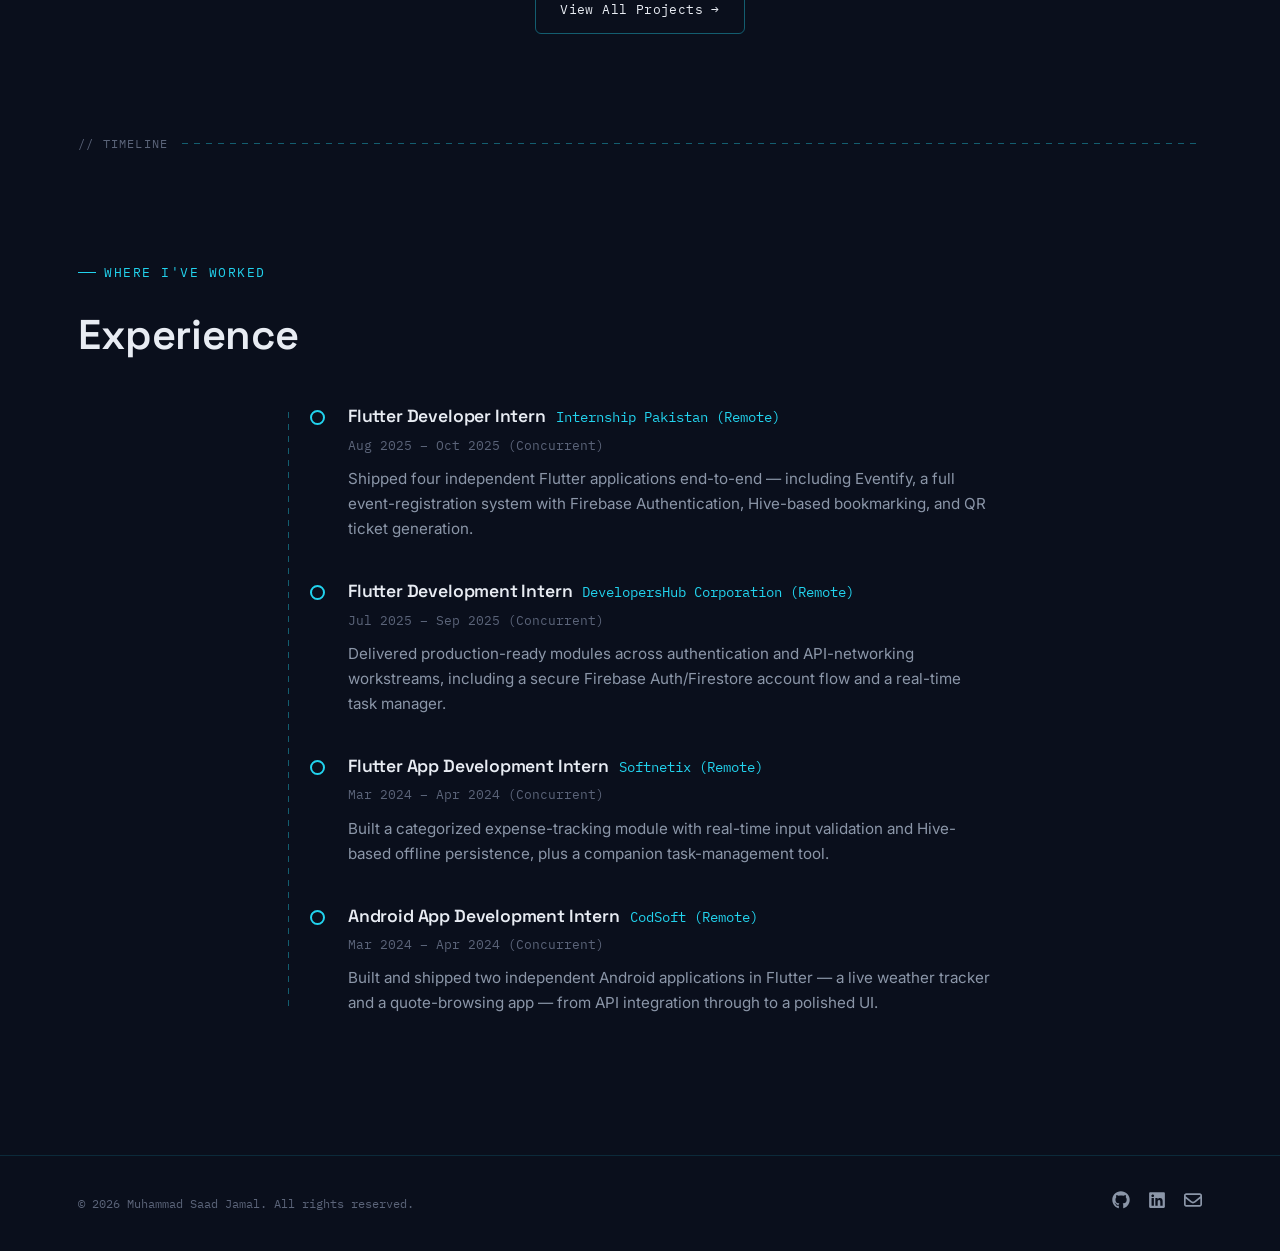
==== commit 3a516885: "chore: enable clean URLs and update internal links" ====
--- a/index.html
+++ b/index.html
@@ -38,13 +38,13 @@
 
   <header>
     <nav>
-      <a href="index.html" class="logo">SAADJAMAL<span class="dim">.dev</span></a>
+      <a href="/" class="logo">SAADJAMAL<span class="dim">.dev</span></a>
       <ul class="nav-links">
-        <li><a href="index.html">Home</a></li>
-        <li><a href="about.html">About</a></li>
-        <li><a href="services.html">Services</a></li>
-        <li><a href="projects.html">Projects</a></li>
-        <li><a href="contact.html">Contact</a></li>
+        <li><a href="/">Home</a></li>
+        <li><a href="/about">About</a></li>
+        <li><a href="/services">Services</a></li>
+        <li><a href="/projects">Projects</a></li>
+        <li><a href="/contact">Contact</a></li>
       </ul>
       <div class="hamburger">
         <div class="bar"></div>
@@ -76,8 +76,8 @@
 
         <div class="btn-row">
           <a href="assets/Muhammad Saad Jamal Resume.pdf" class="btn btn-primary" download>↓ Download Resume</a>
-          <a href="projects.html" class="btn btn-outline">View Projects</a>
-          <a href="contact.html" class="btn btn-outline">Get In Touch</a>
+          <a href="/projects" class="btn btn-outline">View Projects</a>
+          <a href="/contact" class="btn btn-outline">Get In Touch</a>
         </div>
       </div>
     </section>
@@ -141,7 +141,7 @@
       </div>
 
       <div class="view-all-row">
-        <a href="services.html" class="btn btn-outline">View All Services →</a>
+        <a href="/services" class="btn btn-outline">View All Services →</a>
       </div>
     </section>
 
@@ -224,7 +224,7 @@
           </div>
           <div class="award-badge">🏆 Qualified for Grade 1 — Alibaba Cloud AI Hackathon 2026</div>
           <div class="project-links">
-            <a href="projects.html#doctor-hunt">Full Case Study →</a>
+            <a href="/projects#doctor-hunt">Full Case Study →</a>
           </div>
         </article>
         <article class="project-card">
@@ -240,13 +240,13 @@
             <span class="chip">Clean Architecture</span>
           </div>
           <div class="project-links">
-            <a href="projects.html#drips-water">Full Case Study →</a>
+            <a href="/projects#drips-water">Full Case Study →</a>
           </div>
         </article>
       </div>
 
       <div class="view-all-row">
-        <a href="projects.html" class="btn btn-outline">View All Projects →</a>
+        <a href="/projects" class="btn btn-outline">View All Projects →</a>
       </div>
     </section>
 
